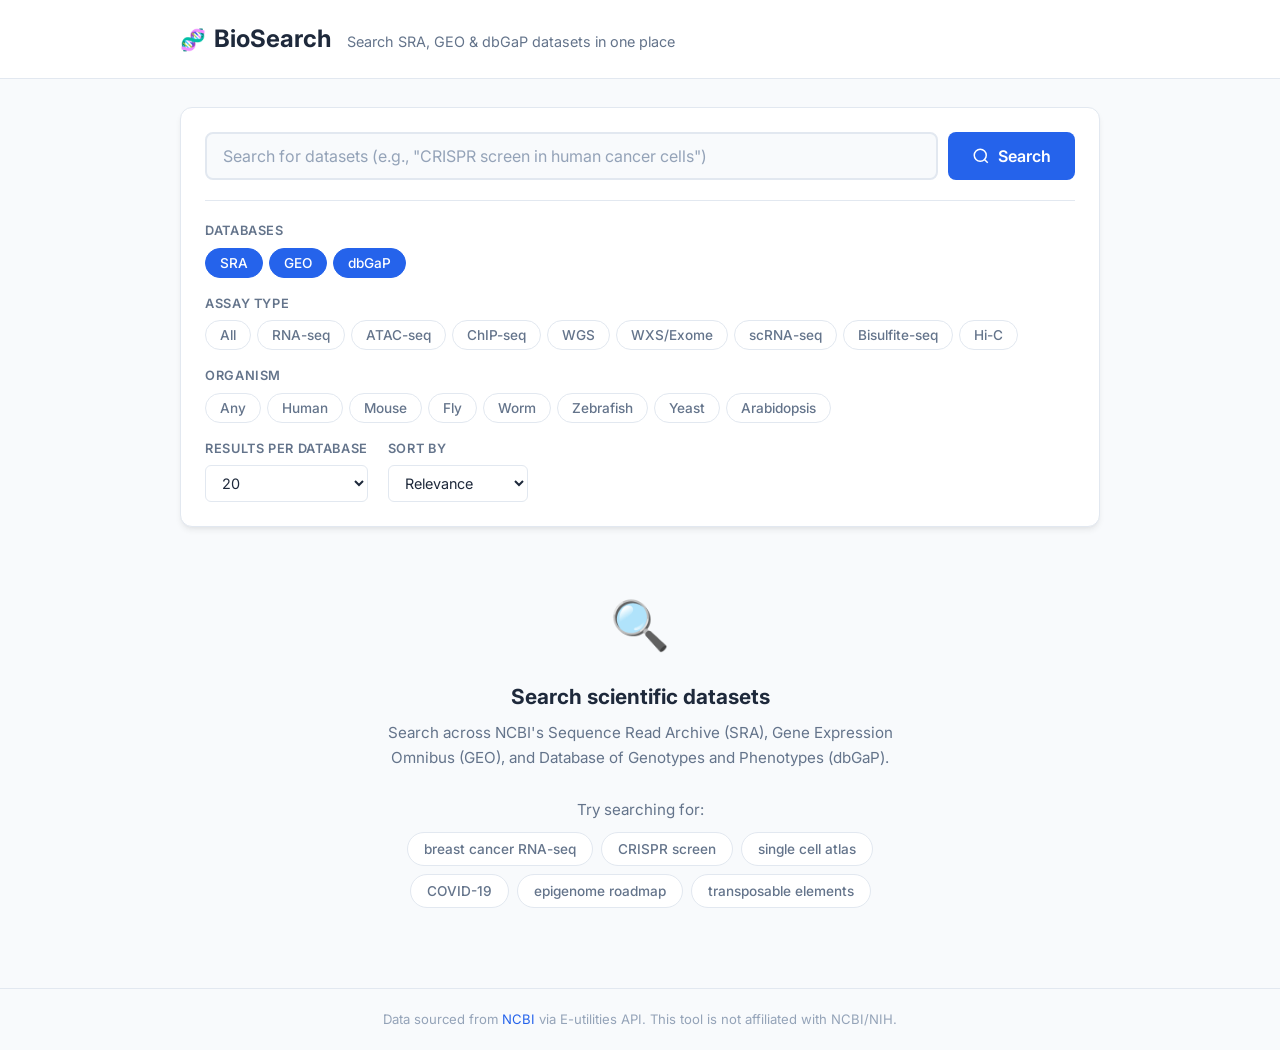
==== index.html @ 9c4800e0 "Add BioSearch webapp for searching SRA, GEO, and dbGaP datasets Static webapp that searches NCBI sci" ====
<!DOCTYPE html>
<html lang="en">
<head>
    <meta charset="UTF-8">
    <meta name="viewport" content="width=device-width, initial-scale=1.0">
    <title>BioSearch - Scientific Dataset Search</title>
    <link rel="stylesheet" href="css/style.css">
    <link rel="preconnect" href="https://fonts.googleapis.com">
    <link rel="preconnect" href="https://fonts.gstatic.com" crossorigin>
    <link href="https://fonts.googleapis.com/css2?family=Inter:wght@400;500;600;700&display=swap" rel="stylesheet">
</head>
<body>
    <header class="header">
        <div class="container">
            <div class="header-content">
                <h1 class="logo">
                    <span class="logo-icon">&#x1F9EC;</span>
                    BioSearch
                </h1>
                <p class="tagline">Search SRA, GEO &amp; dbGaP datasets in one place</p>
            </div>
        </div>
    </header>

    <main class="container">
        <section class="search-section">
            <form id="search-form" class="search-form">
                <div class="search-bar">
                    <input
                        type="text"
                        id="search-input"
                        class="search-input"
                        placeholder="Search for datasets (e.g., &quot;CRISPR screen in human cancer cells&quot;)"
                        autocomplete="off"
                    >
                    <button type="submit" class="search-btn" id="search-btn">
                        <svg class="search-icon" viewBox="0 0 24 24" fill="none" stroke="currentColor" stroke-width="2">
                            <circle cx="11" cy="11" r="8"/>
                            <path d="m21 21-4.35-4.35"/>
                        </svg>
                        Search
                    </button>
                </div>

                <div class="filters">
                    <div class="filter-group">
                        <label class="filter-label">Databases</label>
                        <div class="chip-group" id="db-filters">
                            <button type="button" class="chip active" data-db="sra">SRA</button>
                            <button type="button" class="chip active" data-db="gds">GEO</button>
                            <button type="button" class="chip active" data-db="gap">dbGaP</button>
                        </div>
                    </div>

                    <div class="filter-group">
                        <label class="filter-label">Assay Type</label>
                        <div class="chip-group" id="assay-filters">
                            <button type="button" class="chip" data-assay="">All</button>
                            <button type="button" class="chip" data-assay="rna seq">RNA-seq</button>
                            <button type="button" class="chip" data-assay="atac seq">ATAC-seq</button>
                            <button type="button" class="chip" data-assay="chip seq">ChIP-seq</button>
                            <button type="button" class="chip" data-assay="wgs">WGS</button>
                            <button type="button" class="chip" data-assay="wxs">WXS/Exome</button>
                            <button type="button" class="chip" data-assay="scrna seq">scRNA-seq</button>
                            <button type="button" class="chip" data-assay="bisulfite seq">Bisulfite-seq</button>
                            <button type="button" class="chip" data-assay="hi-c">Hi-C</button>
                        </div>
                    </div>

                    <div class="filter-group">
                        <label class="filter-label">Organism</label>
                        <div class="chip-group" id="organism-filters">
                            <button type="button" class="chip" data-organism="">Any</button>
                            <button type="button" class="chip" data-organism="Homo sapiens">Human</button>
                            <button type="button" class="chip" data-organism="Mus musculus">Mouse</button>
                            <button type="button" class="chip" data-organism="Drosophila melanogaster">Fly</button>
                            <button type="button" class="chip" data-organism="Caenorhabditis elegans">Worm</button>
                            <button type="button" class="chip" data-organism="Danio rerio">Zebrafish</button>
                            <button type="button" class="chip" data-organism="Saccharomyces cerevisiae">Yeast</button>
                            <button type="button" class="chip" data-organism="Arabidopsis thaliana">Arabidopsis</button>
                        </div>
                    </div>

                    <div class="filter-row">
                        <div class="filter-group">
                            <label class="filter-label" for="max-results">Results per database</label>
                            <select id="max-results" class="select-input">
                                <option value="10">10</option>
                                <option value="20" selected>20</option>
                                <option value="50">50</option>
                                <option value="100">100</option>
                            </select>
                        </div>
                        <div class="filter-group">
                            <label class="filter-label" for="sort-order">Sort by</label>
                            <select id="sort-order" class="select-input">
                                <option value="relevance">Relevance</option>
                                <option value="date">Date (newest)</option>
                            </select>
                        </div>
                    </div>
                </div>
            </form>
        </section>

        <section id="status-section" class="status-section hidden">
            <div class="status-bar">
                <div class="spinner"></div>
                <span id="status-text">Searching...</span>
            </div>
        </section>

        <section id="summary-section" class="summary-section hidden">
            <div class="summary-bar">
                <span id="summary-text"></span>
                <button id="clear-btn" class="clear-btn">Clear results</button>
            </div>
        </section>

        <section id="results-section" class="results-section hidden">
            <div class="results-tabs" id="results-tabs">
                <button class="tab active" data-tab="all">All</button>
                <button class="tab" data-tab="sra">SRA <span class="tab-count" id="sra-count">0</span></button>
                <button class="tab" data-tab="gds">GEO <span class="tab-count" id="gds-count">0</span></button>
                <button class="tab" data-tab="gap">dbGaP <span class="tab-count" id="gap-count">0</span></button>
            </div>
            <div id="results-list" class="results-list"></div>
        </section>

        <section id="empty-state" class="empty-state">
            <div class="empty-content">
                <div class="empty-icon">&#x1F50D;</div>
                <h2>Search scientific datasets</h2>
                <p>Search across NCBI's Sequence Read Archive (SRA), Gene Expression Omnibus (GEO), and Database of Genotypes and Phenotypes (dbGaP).</p>
                <div class="example-searches">
                    <p class="example-label">Try searching for:</p>
                    <div class="example-chips">
                        <button class="example-chip" data-query="breast cancer RNA-seq">breast cancer RNA-seq</button>
                        <button class="example-chip" data-query="CRISPR screen">CRISPR screen</button>
                        <button class="example-chip" data-query="single cell atlas">single cell atlas</button>
                        <button class="example-chip" data-query="COVID-19">COVID-19</button>
                        <button class="example-chip" data-query="epigenome roadmap">epigenome roadmap</button>
                        <button class="example-chip" data-query="transposable elements">transposable elements</button>
                    </div>
                </div>
            </div>
        </section>
    </main>

    <footer class="footer">
        <div class="container">
            <p>Data sourced from <a href="https://www.ncbi.nlm.nih.gov/" target="_blank" rel="noopener">NCBI</a> via E-utilities API. This tool is not affiliated with NCBI/NIH.</p>
        </div>
    </footer>

    <script src="js/app.js"></script>
</body>
</html>
---- css/style.css ----
/* ============================================
   BioSearch - Scientific Dataset Search
   ============================================ */

:root {
    --color-bg: #f8fafc;
    --color-surface: #ffffff;
    --color-border: #e2e8f0;
    --color-text: #1e293b;
    --color-text-secondary: #64748b;
    --color-text-muted: #94a3b8;
    --color-primary: #2563eb;
    --color-primary-hover: #1d4ed8;
    --color-primary-light: #eff6ff;
    --color-primary-border: #bfdbfe;
    --color-sra: #7c3aed;
    --color-sra-light: #f5f3ff;
    --color-sra-border: #ddd6fe;
    --color-geo: #059669;
    --color-geo-light: #ecfdf5;
    --color-geo-border: #a7f3d0;
    --color-gap: #d97706;
    --color-gap-light: #fffbeb;
    --color-gap-border: #fde68a;
    --color-error: #dc2626;
    --color-error-light: #fef2f2;
    --shadow-sm: 0 1px 2px rgba(0, 0, 0, 0.05);
    --shadow-md: 0 4px 6px -1px rgba(0, 0, 0, 0.07), 0 2px 4px -2px rgba(0, 0, 0, 0.05);
    --shadow-lg: 0 10px 15px -3px rgba(0, 0, 0, 0.08), 0 4px 6px -4px rgba(0, 0, 0, 0.04);
    --radius-sm: 6px;
    --radius-md: 8px;
    --radius-lg: 12px;
    --radius-full: 9999px;
}

/* Reset & Base */
*, *::before, *::after {
    box-sizing: border-box;
    margin: 0;
    padding: 0;
}

body {
    font-family: 'Inter', -apple-system, BlinkMacSystemFont, 'Segoe UI', Roboto, sans-serif;
    background: var(--color-bg);
    color: var(--color-text);
    line-height: 1.6;
    min-height: 100vh;
    display: flex;
    flex-direction: column;
}

a {
    color: var(--color-primary);
    text-decoration: none;
}

a:hover {
    text-decoration: underline;
}

.container {
    max-width: 960px;
    margin: 0 auto;
    padding: 0 20px;
    width: 100%;
}

.hidden {
    display: none !important;
}

/* Header */
.header {
    background: var(--color-surface);
    border-bottom: 1px solid var(--color-border);
    padding: 20px 0;
}

.header-content {
    display: flex;
    align-items: baseline;
    gap: 16px;
    flex-wrap: wrap;
}

.logo {
    font-size: 1.5rem;
    font-weight: 700;
    color: var(--color-text);
    display: flex;
    align-items: center;
    gap: 8px;
}

.logo-icon {
    font-size: 1.3rem;
}

.tagline {
    color: var(--color-text-secondary);
    font-size: 0.9rem;
}

/* Search Section */
.search-section {
    padding: 28px 0 0;
}

.search-form {
    background: var(--color-surface);
    border: 1px solid var(--color-border);
    border-radius: var(--radius-lg);
    padding: 24px;
    box-shadow: var(--shadow-md);
}

.search-bar {
    display: flex;
    gap: 10px;
}

.search-input {
    flex: 1;
    padding: 12px 16px;
    font-size: 1rem;
    font-family: inherit;
    border: 2px solid var(--color-border);
    border-radius: var(--radius-md);
    outline: none;
    transition: border-color 0.15s;
    background: var(--color-bg);
}

.search-input:focus {
    border-color: var(--color-primary);
    background: var(--color-surface);
}

.search-input::placeholder {
    color: var(--color-text-muted);
}

.search-btn {
    display: flex;
    align-items: center;
    gap: 8px;
    padding: 12px 24px;
    font-size: 1rem;
    font-weight: 600;
    font-family: inherit;
    color: #fff;
    background: var(--color-primary);
    border: none;
    border-radius: var(--radius-md);
    cursor: pointer;
    transition: background 0.15s;
    white-space: nowrap;
}

.search-btn:hover {
    background: var(--color-primary-hover);
}

.search-btn:disabled {
    opacity: 0.6;
    cursor: not-allowed;
}

.search-icon {
    width: 18px;
    height: 18px;
}

/* Filters */
.filters {
    margin-top: 20px;
    padding-top: 20px;
    border-top: 1px solid var(--color-border);
    display: flex;
    flex-direction: column;
    gap: 16px;
}

.filter-group {
    display: flex;
    flex-direction: column;
    gap: 6px;
}

.filter-label {
    font-size: 0.8rem;
    font-weight: 600;
    color: var(--color-text-secondary);
    text-transform: uppercase;
    letter-spacing: 0.05em;
}

.filter-row {
    display: flex;
    gap: 20px;
    flex-wrap: wrap;
}

.filter-row .filter-group {
    min-width: 140px;
}

.chip-group {
    display: flex;
    flex-wrap: wrap;
    gap: 6px;
}

.chip {
    padding: 6px 14px;
    font-size: 0.85rem;
    font-family: inherit;
    font-weight: 500;
    border: 1px solid var(--color-border);
    border-radius: var(--radius-full);
    background: var(--color-surface);
    color: var(--color-text-secondary);
    cursor: pointer;
    transition: all 0.15s;
    white-space: nowrap;
}

.chip:hover {
    border-color: var(--color-primary-border);
    color: var(--color-primary);
    background: var(--color-primary-light);
}

.chip.active {
    background: var(--color-primary);
    color: #fff;
    border-color: var(--color-primary);
}

.select-input {
    padding: 8px 12px;
    font-size: 0.9rem;
    font-family: inherit;
    border: 1px solid var(--color-border);
    border-radius: var(--radius-sm);
    background: var(--color-surface);
    color: var(--color-text);
    cursor: pointer;
    outline: none;
}

.select-input:focus {
    border-color: var(--color-primary);
}

/* Status Bar */
.status-section {
    padding: 20px 0 0;
}

.status-bar {
    display: flex;
    align-items: center;
    gap: 12px;
    padding: 14px 20px;
    background: var(--color-primary-light);
    border: 1px solid var(--color-primary-border);
    border-radius: var(--radius-md);
    color: var(--color-primary);
    font-size: 0.9rem;
    font-weight: 500;
}

.spinner {
    width: 18px;
    height: 18px;
    border: 2px solid var(--color-primary-border);
    border-top: 2px solid var(--color-primary);
    border-radius: 50%;
    animation: spin 0.8s linear infinite;
}

@keyframes spin {
    to { transform: rotate(360deg); }
}

/* Summary Bar */
.summary-section {
    padding: 20px 0 0;
}

.summary-bar {
    display: flex;
    align-items: center;
    justify-content: space-between;
    padding: 12px 20px;
    background: var(--color-surface);
    border: 1px solid var(--color-border);
    border-radius: var(--radius-md);
    font-size: 0.9rem;
    color: var(--color-text-secondary);
}

.clear-btn {
    padding: 6px 14px;
    font-size: 0.8rem;
    font-family: inherit;
    font-weight: 500;
    border: 1px solid var(--color-border);
    border-radius: var(--radius-sm);
    background: var(--color-surface);
    color: var(--color-text-secondary);
    cursor: pointer;
    transition: all 0.15s;
}

.clear-btn:hover {
    border-color: var(--color-error);
    color: var(--color-error);
    background: var(--color-error-light);
}

/* Results */
.results-section {
    padding: 20px 0 40px;
}

.results-tabs {
    display: flex;
    gap: 4px;
    margin-bottom: 16px;
    border-bottom: 2px solid var(--color-border);
    padding-bottom: 0;
}

.tab {
    padding: 10px 18px;
    font-size: 0.9rem;
    font-family: inherit;
    font-weight: 500;
    border: none;
    background: none;
    color: var(--color-text-secondary);
    cursor: pointer;
    border-bottom: 2px solid transparent;
    margin-bottom: -2px;
    transition: all 0.15s;
    display: flex;
    align-items: center;
    gap: 6px;
}

.tab:hover {
    color: var(--color-text);
}

.tab.active {
    color: var(--color-primary);
    border-bottom-color: var(--color-primary);
}

.tab-count {
    font-size: 0.75rem;
    padding: 1px 7px;
    border-radius: var(--radius-full);
    background: var(--color-bg);
    color: var(--color-text-muted);
}

.tab.active .tab-count {
    background: var(--color-primary-light);
    color: var(--color-primary);
}

.results-list {
    display: flex;
    flex-direction: column;
    gap: 12px;
}

/* Result Card */
.result-card {
    background: var(--color-surface);
    border: 1px solid var(--color-border);
    border-radius: var(--radius-md);
    padding: 20px;
    transition: box-shadow 0.15s, border-color 0.15s;
}

.result-card:hover {
    box-shadow: var(--shadow-md);
    border-color: #cbd5e1;
}

.result-card-header {
    display: flex;
    align-items: flex-start;
    justify-content: space-between;
    gap: 12px;
    margin-bottom: 8px;
}

.result-title {
    font-size: 1rem;
    font-weight: 600;
    color: var(--color-text);
    line-height: 1.4;
}

.result-title a {
    color: var(--color-text);
}

.result-title a:hover {
    color: var(--color-primary);
}

.db-badge {
    flex-shrink: 0;
    padding: 3px 10px;
    font-size: 0.72rem;
    font-weight: 600;
    letter-spacing: 0.04em;
    border-radius: var(--radius-full);
    text-transform: uppercase;
}

.db-badge.sra {
    background: var(--color-sra-light);
    color: var(--color-sra);
    border: 1px solid var(--color-sra-border);
}

.db-badge.gds, .db-badge.geo {
    background: var(--color-geo-light);
    color: var(--color-geo);
    border: 1px solid var(--color-geo-border);
}

.db-badge.gap, .db-badge.dbgap {
    background: var(--color-gap-light);
    color: var(--color-gap);
    border: 1px solid var(--color-gap-border);
}

.result-accession {
    font-size: 0.85rem;
    color: var(--color-primary);
    font-weight: 500;
    margin-bottom: 8px;
}

.result-description {
    font-size: 0.9rem;
    color: var(--color-text-secondary);
    line-height: 1.5;
    margin-bottom: 12px;
    display: -webkit-box;
    -webkit-line-clamp: 3;
    -webkit-box-orient: vertical;
    overflow: hidden;
}

.result-meta {
    display: flex;
    flex-wrap: wrap;
    gap: 16px;
    font-size: 0.82rem;
    color: var(--color-text-muted);
}

.result-meta-item {
    display: flex;
    align-items: center;
    gap: 4px;
}

.result-meta-item strong {
    color: var(--color-text-secondary);
    font-weight: 600;
}

.result-links {
    display: flex;
    gap: 10px;
    margin-top: 12px;
    padding-top: 12px;
    border-top: 1px solid var(--color-border);
    flex-wrap: wrap;
}

.result-link {
    display: inline-flex;
    align-items: center;
    gap: 4px;
    padding: 5px 12px;
    font-size: 0.8rem;
    font-weight: 500;
    border: 1px solid var(--color-border);
    border-radius: var(--radius-sm);
    color: var(--color-text-secondary);
    transition: all 0.15s;
}

.result-link:hover {
    text-decoration: none;
    border-color: var(--color-primary-border);
    color: var(--color-primary);
    background: var(--color-primary-light);
}

.result-link svg {
    width: 14px;
    height: 14px;
}

/* Error card */
.error-card {
    background: var(--color-error-light);
    border: 1px solid #fecaca;
    border-radius: var(--radius-md);
    padding: 16px 20px;
    color: var(--color-error);
    font-size: 0.9rem;
}

.error-card strong {
    display: block;
    margin-bottom: 4px;
}

/* Empty State */
.empty-state {
    padding: 60px 0 80px;
    text-align: center;
}

.empty-content {
    max-width: 520px;
    margin: 0 auto;
}

.empty-icon {
    font-size: 3rem;
    margin-bottom: 16px;
}

.empty-state h2 {
    font-size: 1.3rem;
    font-weight: 700;
    color: var(--color-text);
    margin-bottom: 8px;
}

.empty-state p {
    color: var(--color-text-secondary);
    font-size: 0.95rem;
    line-height: 1.6;
}

.example-searches {
    margin-top: 28px;
}

.example-label {
    font-size: 0.85rem;
    color: var(--color-text-muted);
    margin-bottom: 10px;
}

.example-chips {
    display: flex;
    flex-wrap: wrap;
    gap: 8px;
    justify-content: center;
}

.example-chip {
    padding: 8px 16px;
    font-size: 0.85rem;
    font-family: inherit;
    font-weight: 500;
    border: 1px solid var(--color-border);
    border-radius: var(--radius-full);
    background: var(--color-surface);
    color: var(--color-text-secondary);
    cursor: pointer;
    transition: all 0.15s;
}

.example-chip:hover {
    border-color: var(--color-primary-border);
    color: var(--color-primary);
    background: var(--color-primary-light);
}

/* Footer */
.footer {
    margin-top: auto;
    padding: 20px 0;
    text-align: center;
    font-size: 0.82rem;
    color: var(--color-text-muted);
    border-top: 1px solid var(--color-border);
}

/* No results */
.no-results {
    text-align: center;
    padding: 40px 20px;
    color: var(--color-text-secondary);
}

.no-results h3 {
    font-size: 1.1rem;
    margin-bottom: 6px;
    color: var(--color-text);
}

/* Responsive */
@media (max-width: 640px) {
    .header-content {
        flex-direction: column;
        gap: 4px;
    }

    .search-bar {
        flex-direction: column;
    }

    .search-btn {
        justify-content: center;
    }

    .search-form {
        padding: 16px;
    }

    .result-card {
        padding: 16px;
    }

    .result-card-header {
        flex-direction: column-reverse;
        gap: 6px;
    }

    .filter-row {
        flex-direction: column;
        gap: 12px;
    }

    .results-tabs {
        overflow-x: auto;
    }
}
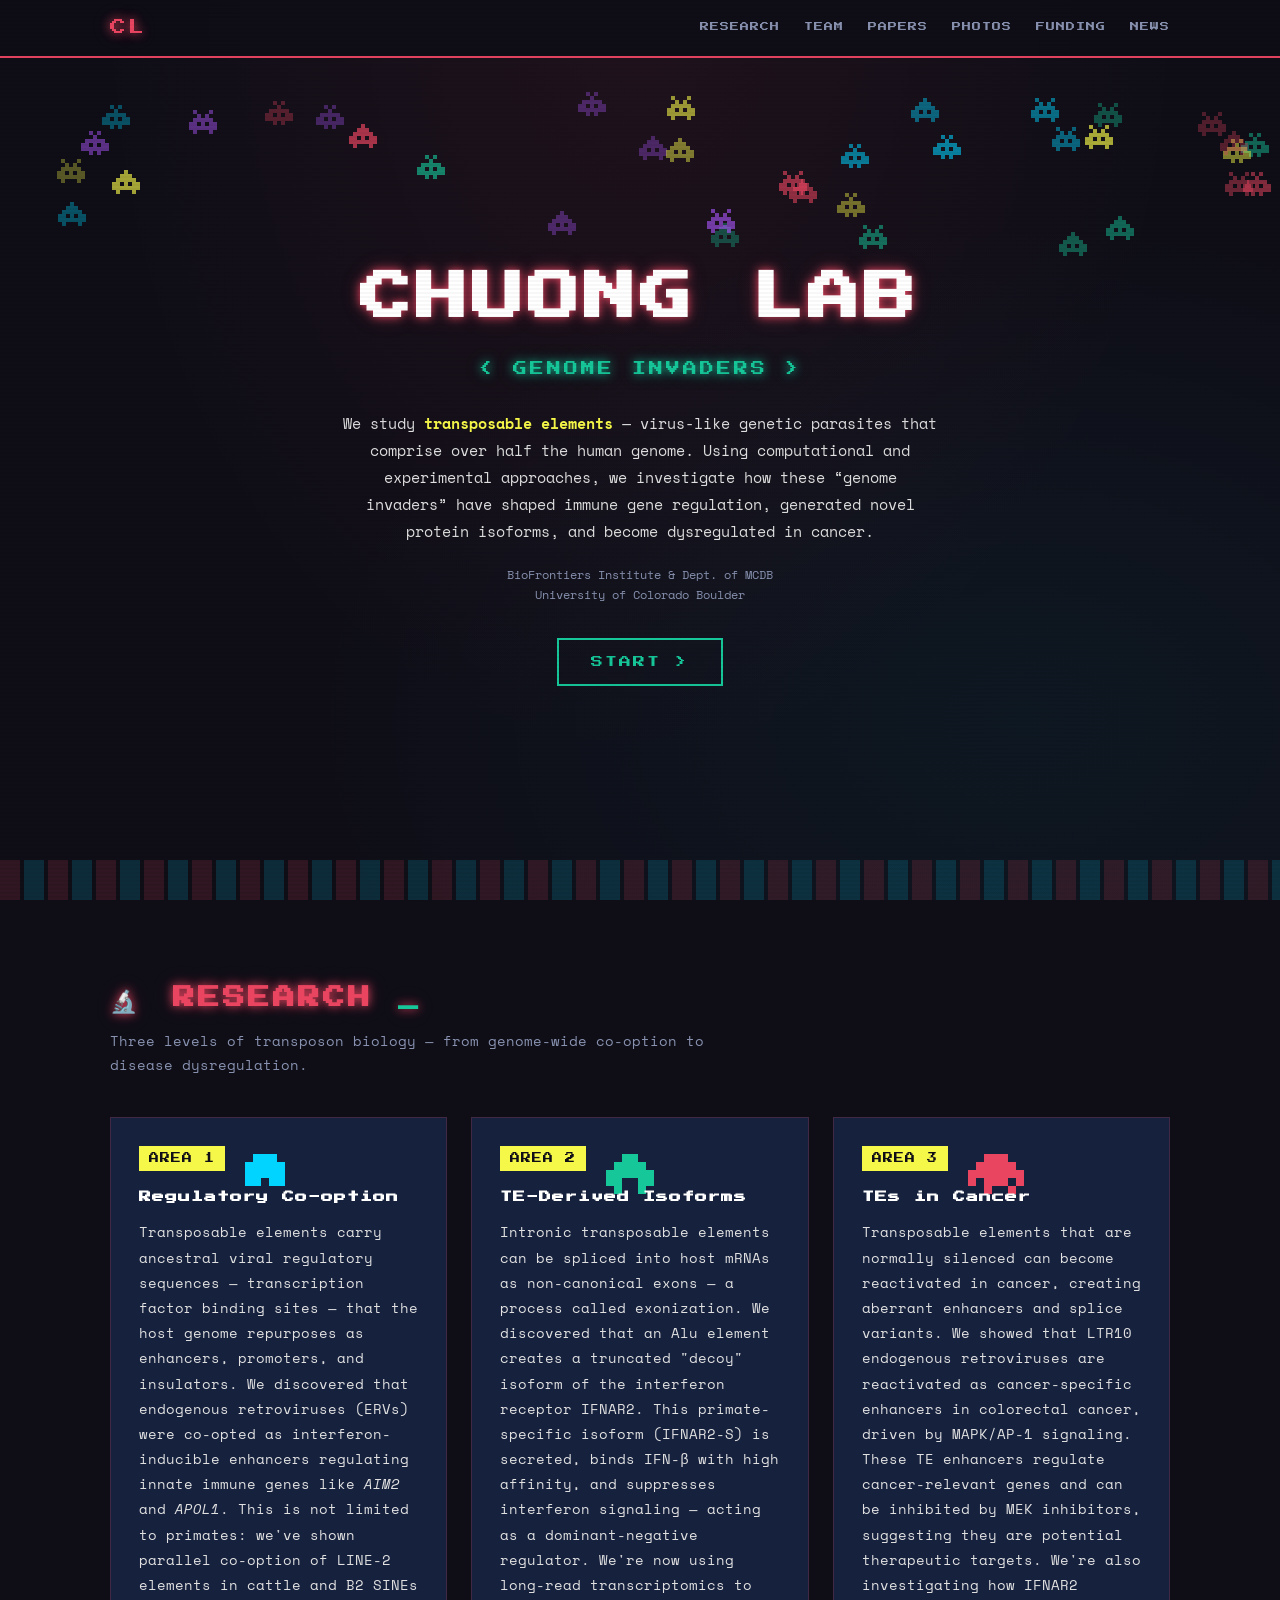
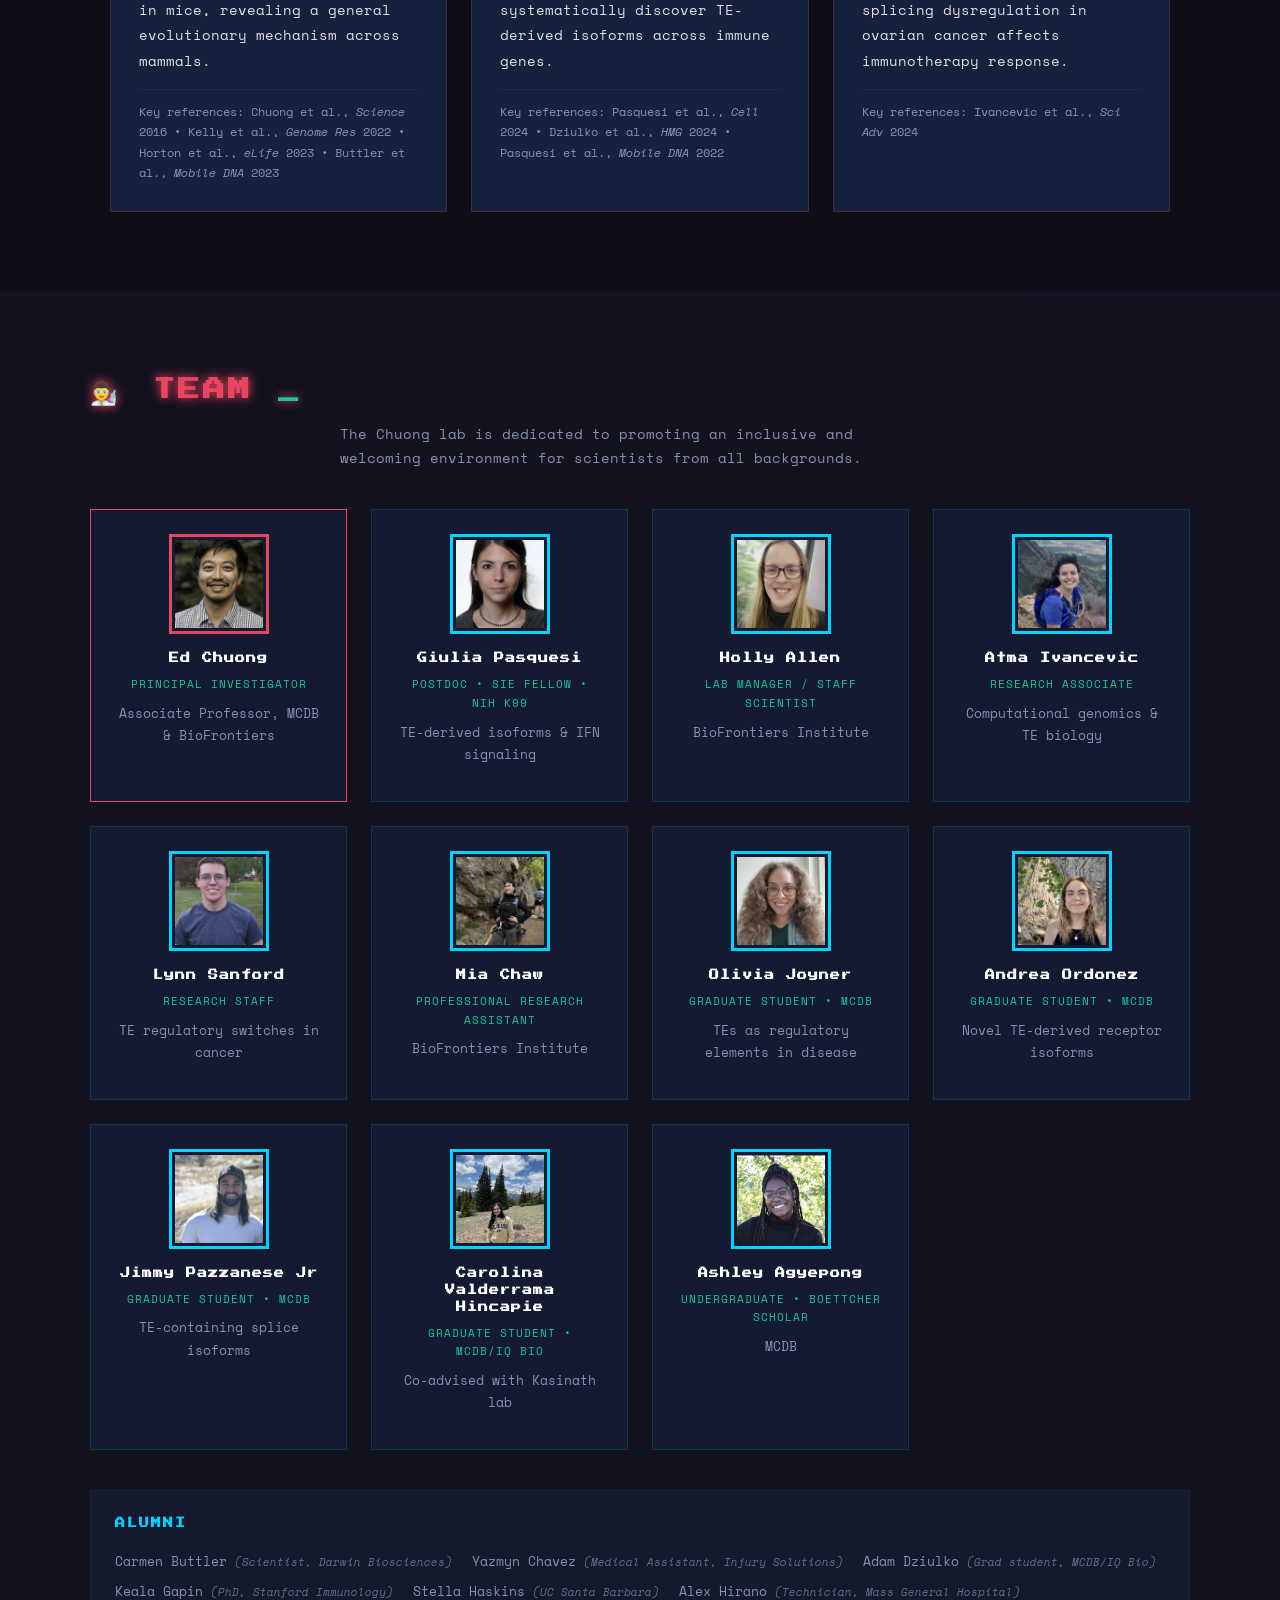
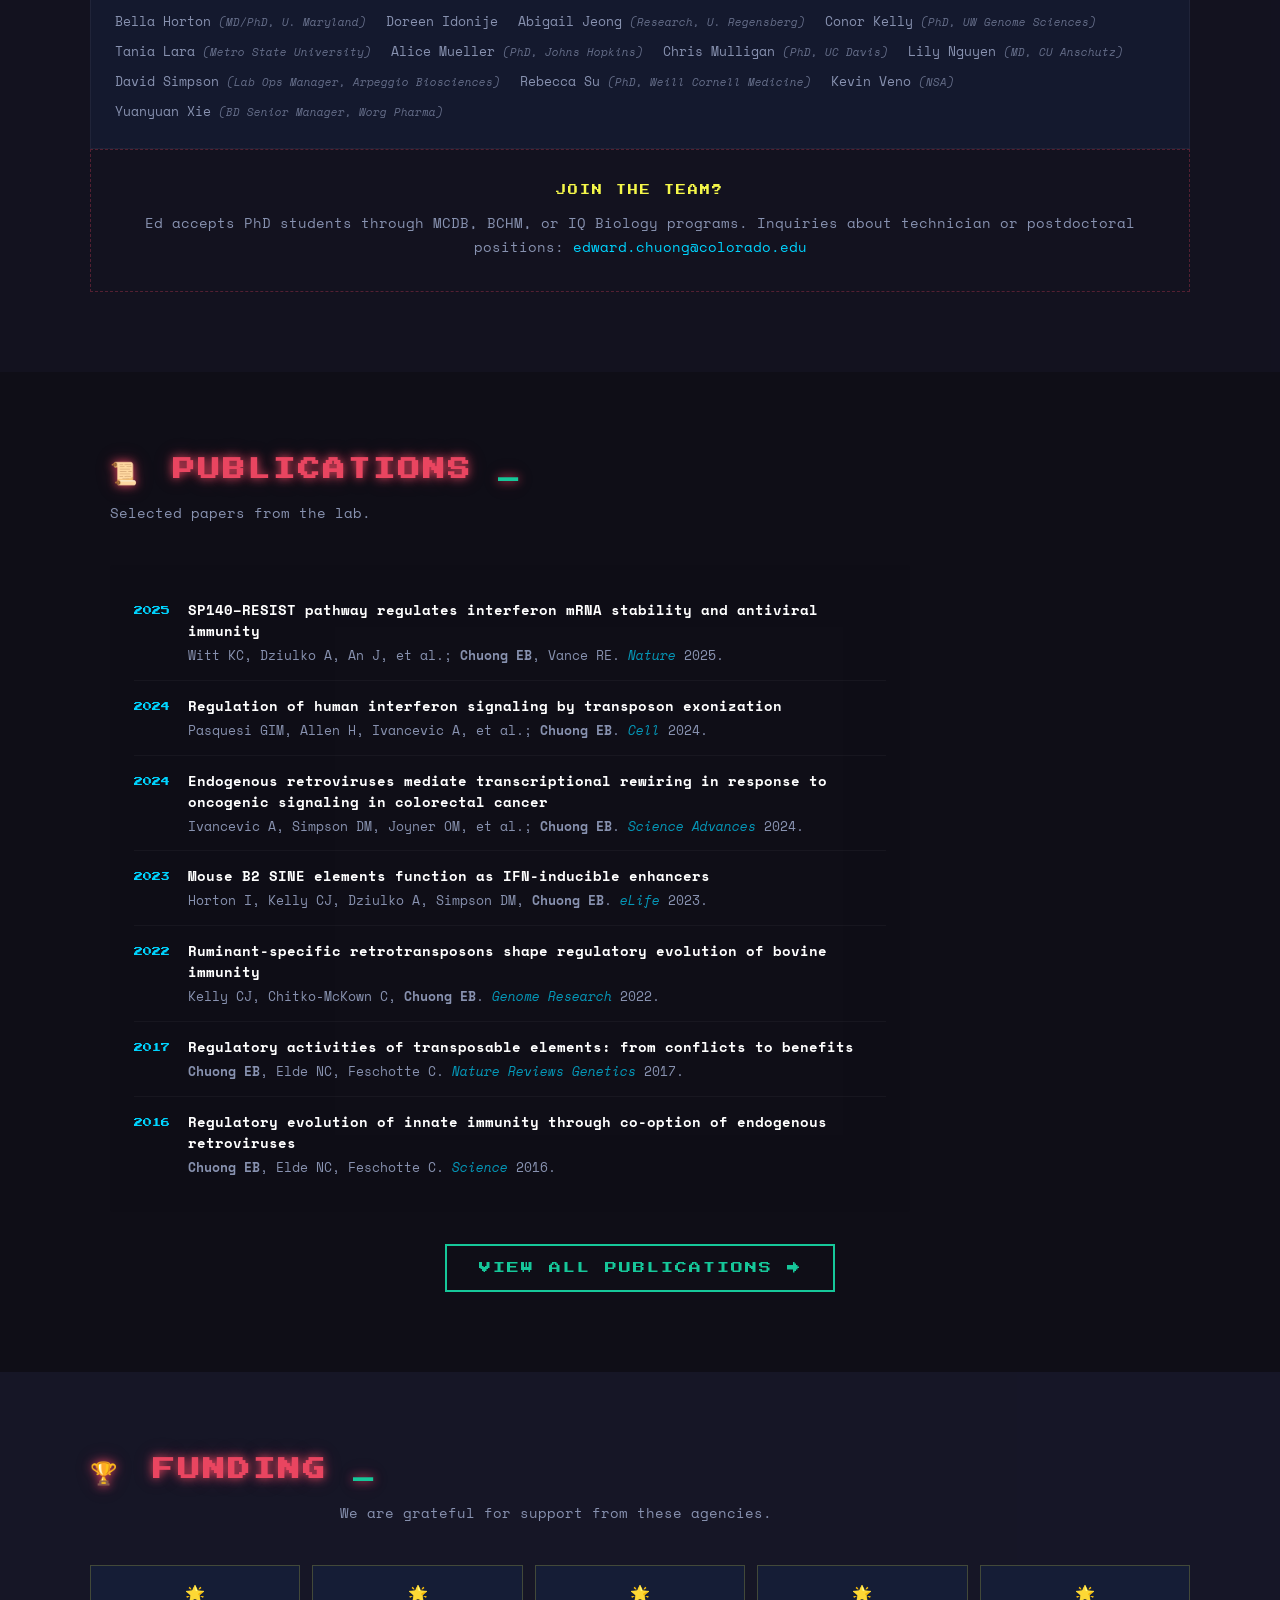
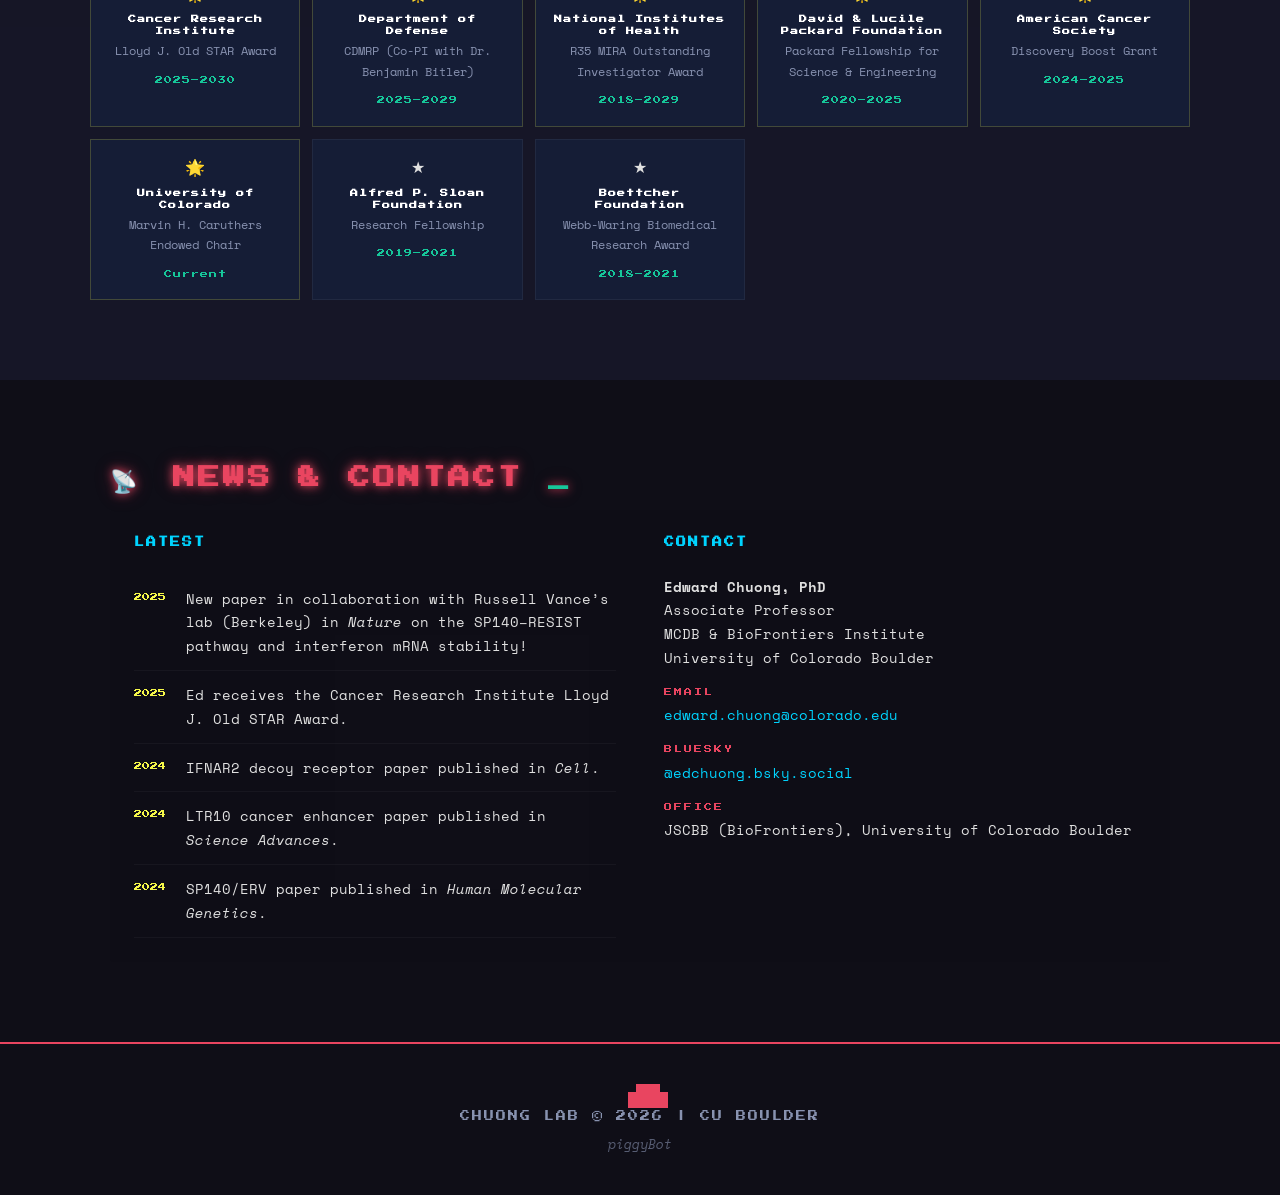
==== commit 8060a21a: "Launch Chuong Lab retro-style website Retro "Genome Invaders" themed lab website with: - Space Invad" ====
--- a/index.html
+++ b/index.html
@@ -3,156 +3,455 @@
 <head>
     <meta charset="UTF-8">
     <meta name="viewport" content="width=device-width, initial-scale=1.0">
-    <title>BioSearch - Scientific Dataset Search</title>
-    <link rel="stylesheet" href="css/style.css">
+    <title>Chuong Lab | Genome Invaders</title>
+    <meta name="description" content="Chuong Lab at CU Boulder — Transposable elements, genome evolution, and immune gene regulation">
     <link rel="preconnect" href="https://fonts.googleapis.com">
     <link rel="preconnect" href="https://fonts.gstatic.com" crossorigin>
-    <link href="https://fonts.googleapis.com/css2?family=Inter:wght@400;500;600;700&display=swap" rel="stylesheet">
+    <link href="https://fonts.googleapis.com/css2?family=Press+Start+2P&family=Space+Mono:ital,wght@0,400;0,700;1,400&display=swap" rel="stylesheet">
+    <link rel="stylesheet" href="css/style.css">
+    <link rel="icon" href="data:image/svg+xml,<svg xmlns='http://www.w3.org/2000/svg' viewBox='0 0 16 16'><text y='14' font-size='14'>🧬</text></svg>">
 </head>
 <body>
-    <header class="header">
-        <div class="container">
-            <div class="header-content">
-                <h1 class="logo">
-                    <span class="logo-icon">&#x1F9EC;</span>
-                    BioSearch
-                </h1>
-                <p class="tagline">Search SRA, GEO &amp; dbGaP datasets in one place</p>
-            </div>
-        </div>
-    </header>
-
-    <main class="container">
-        <section class="search-section">
-            <form id="search-form" class="search-form">
-                <div class="search-bar">
-                    <input
-                        type="text"
-                        id="search-input"
-                        class="search-input"
-                        placeholder="Search for datasets (e.g., &quot;CRISPR screen in human cancer cells&quot;)"
-                        autocomplete="off"
-                    >
-                    <button type="submit" class="search-btn" id="search-btn">
-                        <svg class="search-icon" viewBox="0 0 24 24" fill="none" stroke="currentColor" stroke-width="2">
-                            <circle cx="11" cy="11" r="8"/>
-                            <path d="m21 21-4.35-4.35"/>
-                        </svg>
-                        Search
-                    </button>
+
+<!-- Scanline overlay -->
+<div class="scanlines"></div>
+
+<!-- Scrolling chromosome background canvas -->
+<canvas id="genome-bg" class="genome-bg"></canvas>
+
+<!-- Navigation -->
+<nav id="nav">
+    <div class="nav-inner">
+        <a href="#home" class="nav-logo">CL</a>
+        <div class="nav-links">
+            <a href="#research">Research</a>
+            <a href="#team">Team</a>
+            <a href="#publications">Papers</a>
+            <a href="gallery.html">Photos</a>
+            <a href="#funding">Funding</a>
+            <a href="#news">News</a>
+        </div>
+        <button class="nav-toggle" aria-label="Menu">&#9776;</button>
+    </div>
+</nav>
+
+<!-- ============ HERO ============ -->
+<section id="home" class="hero">
+    <div class="invaders-field" id="invaders-field">
+        <!-- JS populates Space Invader sprites here -->
+    </div>
+    <div class="hero-content">
+        <h1 class="glitch" data-text="CHUONG LAB">CHUONG LAB</h1>
+        <p class="hero-sub pixel-font">&#60; GENOME INVADERS &#62;</p>
+        <p class="hero-desc">We study <span class="highlight">transposable elements</span> &mdash; virus-like genetic parasites that comprise over half the human genome. Using computational and experimental approaches, we investigate how these &ldquo;genome invaders&rdquo; have shaped immune gene regulation, generated novel protein isoforms, and become dysregulated in cancer.</p>
+        <p class="hero-affil">BioFrontiers Institute &amp; Dept. of MCDB<br>University of Colorado Boulder</p>
+        <div class="hero-cta">
+            <a href="#research" class="btn btn-primary">START &gt;</a>
+        </div>
+    </div>
+    <div class="chromosome-ground" id="chromosome-ground">
+        <!-- Pixel chromosome landscape at bottom -->
+    </div>
+</section>
+
+<!-- ============ RESEARCH ============ -->
+<section id="research" class="section">
+    <h2 class="section-title pixel-font">
+        <span class="title-icon">&#x1F52C;</span> RESEARCH
+        <span class="blink">_</span>
+    </h2>
+    <p class="section-intro">Three levels of transposon biology — from genome-wide co-option to disease dysregulation.</p>
+
+    <div class="research-grid">
+        <!-- Level 1 -->
+        <div class="research-card">
+            <div class="card-header">
+                <span class="level-badge">AREA 1</span>
+                <div class="invader-icon invader-line"></div>
+            </div>
+            <h3>Regulatory Co-option</h3>
+            <p>Transposable elements carry ancestral viral regulatory sequences — transcription factor binding sites — that the host genome repurposes as enhancers, promoters, and insulators. We discovered that endogenous retroviruses (ERVs) were co-opted as interferon-inducible enhancers regulating innate immune genes like <em>AIM2</em> and <em>APOL1</em>. This is not limited to primates: we've shown parallel co-option of LINE-2 elements in cattle and B2 SINEs in mice, revealing a general evolutionary mechanism across mammals.</p>
+            <div class="card-refs">
+                Key references: Chuong et al., <em>Science</em> 2016 &bull; Kelly et al., <em>Genome Res</em> 2022 &bull; Horton et al., <em>eLife</em> 2023 &bull; Buttler et al., <em>Mobile DNA</em> 2023
+            </div>
+        </div>
+
+        <!-- Level 2 -->
+        <div class="research-card">
+            <div class="card-header">
+                <span class="level-badge">AREA 2</span>
+                <div class="invader-icon invader-sine"></div>
+            </div>
+            <h3>TE-Derived Isoforms</h3>
+            <p>Intronic transposable elements can be spliced into host mRNAs as non-canonical exons — a process called exonization. We discovered that an Alu element creates a truncated "decoy" isoform of the interferon receptor IFNAR2. This primate-specific isoform (IFNAR2-S) is secreted, binds IFN-&beta; with high affinity, and suppresses interferon signaling — acting as a dominant-negative regulator. We're now using long-read transcriptomics to systematically discover TE-derived isoforms across immune genes.</p>
+            <div class="card-refs">
+                Key references: Pasquesi et al., <em>Cell</em> 2024 &bull; Dziulko et al., <em>HMG</em> 2024 &bull; Pasquesi et al., <em>Mobile DNA</em> 2022
+            </div>
+        </div>
+
+        <!-- Level 3 -->
+        <div class="research-card">
+            <div class="card-header">
+                <span class="level-badge">AREA 3</span>
+                <div class="invader-icon invader-erv"></div>
+            </div>
+            <h3>TEs in Cancer</h3>
+            <p>Transposable elements that are normally silenced can become reactivated in cancer, creating aberrant enhancers and splice variants. We showed that LTR10 endogenous retroviruses are reactivated as cancer-specific enhancers in colorectal cancer, driven by MAPK/AP-1 signaling. These TE enhancers regulate cancer-relevant genes and can be inhibited by MEK inhibitors, suggesting they are potential therapeutic targets. We're also investigating how IFNAR2 splicing dysregulation in ovarian cancer affects immunotherapy response.</p>
+            <div class="card-refs">
+                Key references: Ivancevic et al., <em>Sci Adv</em> 2024
+            </div>
+        </div>
+    </div>
+</section>
+
+<!-- ============ TEAM ============ -->
+<section id="team" class="section section-alt">
+    <h2 class="section-title pixel-font">
+        <span class="title-icon">&#x1F468;&#x200D;&#x1F52C;</span> TEAM
+        <span class="blink">_</span>
+    </h2>
+    <p class="section-intro">The Chuong lab is dedicated to promoting an inclusive and welcoming environment for scientists from all backgrounds.</p>
+
+    <div class="team-grid">
+        <div class="team-card team-pi" data-member="ed-chuong">
+            <div class="avatar-frame"><img src="images/headshots/ed_chuong.jpg" alt="Ed Chuong"></div>
+            <h3>Ed Chuong</h3>
+            <span class="team-role">Principal Investigator</span>
+            <p>Associate Professor, MCDB &amp; BioFrontiers</p>
+        </div>
+
+        <div class="team-card" data-member="giulia-pasquesi">
+            <div class="avatar-frame"><img src="images/headshots/giulia_pasquesi.jpg" alt="Giulia Pasquesi"></div>
+            <h3>Giulia Pasquesi</h3>
+            <span class="team-role">Postdoc &bull; Sie Fellow &bull; NIH K99</span>
+            <p>TE-derived isoforms &amp; IFN signaling</p>
+        </div>
+
+        <div class="team-card" data-member="holly-allen">
+            <div class="avatar-frame"><img src="images/headshots/holly_allen.jpg" alt="Holly Allen"></div>
+            <h3>Holly Allen</h3>
+            <span class="team-role">Lab Manager / Staff Scientist</span>
+            <p>BioFrontiers Institute</p>
+        </div>
+
+        <div class="team-card" data-member="atma-ivancevic">
+            <div class="avatar-frame"><img src="images/headshots/atma_ivancevic.jpg" alt="Atma Ivancevic"></div>
+            <h3>Atma Ivancevic</h3>
+            <span class="team-role">Research Associate</span>
+            <p>Computational genomics &amp; TE biology</p>
+        </div>
+
+        <div class="team-card" data-member="lynn-sanford">
+            <div class="avatar-frame"><img src="images/headshots/lynn_sanford.jpg" alt="Lynn Sanford"></div>
+            <h3>Lynn Sanford</h3>
+            <span class="team-role">Research Staff</span>
+            <p>TE regulatory switches in cancer</p>
+        </div>
+
+        <div class="team-card" data-member="mia-chaw">
+            <div class="avatar-frame"><img src="images/headshots/mia_chaw.jpg" alt="Mia Chaw"></div>
+            <h3>Mia Chaw</h3>
+            <span class="team-role">Professional Research Assistant</span>
+            <p>BioFrontiers Institute</p>
+        </div>
+
+        <div class="team-card" data-member="olivia-joyner">
+            <div class="avatar-frame"><img src="images/headshots/olivia_joyner.jpg" alt="Olivia Joyner"></div>
+            <h3>Olivia Joyner</h3>
+            <span class="team-role">Graduate Student &bull; MCDB</span>
+            <p>TEs as regulatory elements in disease</p>
+        </div>
+
+        <div class="team-card" data-member="andrea-ordonez">
+            <div class="avatar-frame"><img src="images/headshots/andrea_ordonez.jpg" alt="Andrea Ordonez"></div>
+            <h3>Andrea Ordonez</h3>
+            <span class="team-role">Graduate Student &bull; MCDB</span>
+            <p>Novel TE-derived receptor isoforms</p>
+        </div>
+
+        <div class="team-card" data-member="jimmy-pazzanese">
+            <div class="avatar-frame"><img src="images/headshots/jimmy_pazzanese.png" alt="Jimmy Pazzanese Jr"></div>
+            <h3>Jimmy Pazzanese Jr</h3>
+            <span class="team-role">Graduate Student &bull; MCDB</span>
+            <p>TE-containing splice isoforms</p>
+        </div>
+
+        <div class="team-card" data-member="carolina-valderrama">
+            <div class="avatar-frame"><img src="images/headshots/carolina_valderrama.jpg" alt="Carolina Valderrama Hincapie"></div>
+            <h3>Carolina Valderrama Hincapie</h3>
+            <span class="team-role">Graduate Student &bull; MCDB/IQ Bio</span>
+            <p>Co-advised with Kasinath lab</p>
+        </div>
+
+        <div class="team-card" data-member="ashley-agyepong">
+            <div class="avatar-frame"><img src="images/headshots/ashley_agyepong.jpg" alt="Ashley Agyepong"></div>
+            <h3>Ashley Agyepong</h3>
+            <span class="team-role">Undergraduate &bull; Boettcher Scholar</span>
+            <p>MCDB</p>
+        </div>
+    </div>
+
+    <!-- Member Bio Modal -->
+    <div id="member-modal" class="member-modal" aria-hidden="true">
+        <div class="modal-overlay"></div>
+        <div class="modal-content">
+            <button class="modal-close" aria-label="Close">&times;</button>
+            <div class="modal-body">
+                <img id="modal-photo" class="modal-photo" src="" alt="">
+                <div class="modal-info">
+                    <h3 id="modal-name"></h3>
+                    <span id="modal-role" class="team-role"></span>
+                    <p id="modal-bio"></p>
+                    <a id="modal-email" href="" class="modal-email-link"></a>
                 </div>
-
-                <div class="filters">
-                    <div class="filter-group">
-                        <label class="filter-label">Databases</label>
-                        <div class="chip-group" id="db-filters">
-                            <button type="button" class="chip active" data-db="sra">SRA</button>
-                            <button type="button" class="chip active" data-db="gds">GEO</button>
-                            <button type="button" class="chip active" data-db="gap">dbGaP</button>
-                        </div>
-                    </div>
-
-                    <div class="filter-group">
-                        <label class="filter-label">Assay Type</label>
-                        <div class="chip-group" id="assay-filters">
-                            <button type="button" class="chip" data-assay="">All</button>
-                            <button type="button" class="chip" data-assay="rna seq">RNA-seq</button>
-                            <button type="button" class="chip" data-assay="atac seq">ATAC-seq</button>
-                            <button type="button" class="chip" data-assay="chip seq">ChIP-seq</button>
-                            <button type="button" class="chip" data-assay="wgs">WGS</button>
-                            <button type="button" class="chip" data-assay="wxs">WXS/Exome</button>
-                            <button type="button" class="chip" data-assay="scrna seq">scRNA-seq</button>
-                            <button type="button" class="chip" data-assay="bisulfite seq">Bisulfite-seq</button>
-                            <button type="button" class="chip" data-assay="hi-c">Hi-C</button>
-                        </div>
-                    </div>
-
-                    <div class="filter-group">
-                        <label class="filter-label">Organism</label>
-                        <div class="chip-group" id="organism-filters">
-                            <button type="button" class="chip" data-organism="">Any</button>
-                            <button type="button" class="chip" data-organism="Homo sapiens">Human</button>
-                            <button type="button" class="chip" data-organism="Mus musculus">Mouse</button>
-                            <button type="button" class="chip" data-organism="Drosophila melanogaster">Fly</button>
-                            <button type="button" class="chip" data-organism="Caenorhabditis elegans">Worm</button>
-                            <button type="button" class="chip" data-organism="Danio rerio">Zebrafish</button>
-                            <button type="button" class="chip" data-organism="Saccharomyces cerevisiae">Yeast</button>
-                            <button type="button" class="chip" data-organism="Arabidopsis thaliana">Arabidopsis</button>
-                        </div>
-                    </div>
-
-                    <div class="filter-row">
-                        <div class="filter-group">
-                            <label class="filter-label" for="max-results">Results per database</label>
-                            <select id="max-results" class="select-input">
-                                <option value="10">10</option>
-                                <option value="20" selected>20</option>
-                                <option value="50">50</option>
-                                <option value="100">100</option>
-                            </select>
-                        </div>
-                        <div class="filter-group">
-                            <label class="filter-label" for="sort-order">Sort by</label>
-                            <select id="sort-order" class="select-input">
-                                <option value="relevance">Relevance</option>
-                                <option value="date">Date (newest)</option>
-                            </select>
-                        </div>
-                    </div>
-                </div>
-            </form>
-        </section>
-
-        <section id="status-section" class="status-section hidden">
-            <div class="status-bar">
-                <div class="spinner"></div>
-                <span id="status-text">Searching...</span>
-            </div>
-        </section>
-
-        <section id="summary-section" class="summary-section hidden">
-            <div class="summary-bar">
-                <span id="summary-text"></span>
-                <button id="clear-btn" class="clear-btn">Clear results</button>
-            </div>
-        </section>
-
-        <section id="results-section" class="results-section hidden">
-            <div class="results-tabs" id="results-tabs">
-                <button class="tab active" data-tab="all">All</button>
-                <button class="tab" data-tab="sra">SRA <span class="tab-count" id="sra-count">0</span></button>
-                <button class="tab" data-tab="gds">GEO <span class="tab-count" id="gds-count">0</span></button>
-                <button class="tab" data-tab="gap">dbGaP <span class="tab-count" id="gap-count">0</span></button>
-            </div>
-            <div id="results-list" class="results-list"></div>
-        </section>
-
-        <section id="empty-state" class="empty-state">
-            <div class="empty-content">
-                <div class="empty-icon">&#x1F50D;</div>
-                <h2>Search scientific datasets</h2>
-                <p>Search across NCBI's Sequence Read Archive (SRA), Gene Expression Omnibus (GEO), and Database of Genotypes and Phenotypes (dbGaP).</p>
-                <div class="example-searches">
-                    <p class="example-label">Try searching for:</p>
-                    <div class="example-chips">
-                        <button class="example-chip" data-query="breast cancer RNA-seq">breast cancer RNA-seq</button>
-                        <button class="example-chip" data-query="CRISPR screen">CRISPR screen</button>
-                        <button class="example-chip" data-query="single cell atlas">single cell atlas</button>
-                        <button class="example-chip" data-query="COVID-19">COVID-19</button>
-                        <button class="example-chip" data-query="epigenome roadmap">epigenome roadmap</button>
-                        <button class="example-chip" data-query="transposable elements">transposable elements</button>
-                    </div>
-                </div>
-            </div>
-        </section>
-    </main>
-
-    <footer class="footer">
-        <div class="container">
-            <p>Data sourced from <a href="https://www.ncbi.nlm.nih.gov/" target="_blank" rel="noopener">NCBI</a> via E-utilities API. This tool is not affiliated with NCBI/NIH.</p>
-        </div>
-    </footer>
-
-    <script src="js/app.js"></script>
+            </div>
+        </div>
+    </div>
+
+    <!-- Alumni -->
+    <div class="alumni-section">
+        <h3 class="pixel-font small" style="color: var(--neon-cyan); margin-bottom: 16px;">ALUMNI</h3>
+        <div class="alumni-list">
+            <span>Carmen Buttler <em>(Scientist, Darwin Biosciences)</em></span>
+            <span>Yazmyn Chavez <em>(Medical Assistant, Injury Solutions)</em></span>
+            <span>Adam Dziulko <em>(Grad student, MCDB/IQ Bio)</em></span>
+            <span>Keala Gapin <em>(PhD, Stanford Immunology)</em></span>
+            <span>Stella Haskins <em>(UC Santa Barbara)</em></span>
+            <span>Alex Hirano <em>(Technician, Mass General Hospital)</em></span>
+            <span>Bella Horton <em>(MD/PhD, U. Maryland)</em></span>
+            <span>Doreen Idonije</span>
+            <span>Abigail Jeong <em>(Research, U. Regensberg)</em></span>
+            <span>Conor Kelly <em>(PhD, UW Genome Sciences)</em></span>
+            <span>Tania Lara <em>(Metro State University)</em></span>
+            <span>Alice Mueller <em>(PhD, Johns Hopkins)</em></span>
+            <span>Chris Mulligan <em>(PhD, UC Davis)</em></span>
+            <span>Lily Nguyen <em>(MD, CU Anschutz)</em></span>
+            <span>David Simpson <em>(Lab Ops Manager, Arpeggio Biosciences)</em></span>
+            <span>Rebecca Su <em>(PhD, Weill Cornell Medicine)</em></span>
+            <span>Kevin Veno <em>(NSA)</em></span>
+            <span>Yuanyuan Xie <em>(BD Senior Manager, Worg Pharma)</em></span>
+        </div>
+    </div>
+
+    <div class="team-join">
+        <p class="pixel-font small">JOIN THE TEAM?</p>
+        <p>Ed accepts PhD students through MCDB, BCHM, or IQ Biology programs. Inquiries about technician or postdoctoral positions: <a href="mailto:edward.chuong@colorado.edu">edward.chuong@colorado.edu</a></p>
+    </div>
+</section>
+
+<!-- ============ PUBLICATIONS ============ -->
+<section id="publications" class="section">
+    <h2 class="section-title pixel-font">
+        <span class="title-icon">&#x1F4DC;</span> PUBLICATIONS
+        <span class="blink">_</span>
+    </h2>
+    <p class="section-intro">Selected papers from the lab.</p>
+
+    <div class="pub-list">
+
+        <div class="pub-item">
+            <span class="pub-year">2025</span>
+
+            <div class="pub-text">
+                <a href="https://www.nature.com/articles/s41586-025-09152-2" target="_blank" rel="noopener" class="pub-title">SP140&ndash;RESIST pathway regulates interferon mRNA stability and antiviral immunity</a>
+                <span class="pub-authors">Witt KC, Dziulko A, An J, et al.; <strong>Chuong EB</strong>, Vance RE. <em>Nature</em> 2025.</span>
+            </div>
+        </div>
+
+        <div class="pub-item">
+            <span class="pub-year">2024</span>
+
+            <div class="pub-text">
+                <a href="https://www.cell.com/cell/fulltext/S0092-8674(24)01333-3" target="_blank" rel="noopener" class="pub-title">Regulation of human interferon signaling by transposon exonization</a>
+                <span class="pub-authors">Pasquesi GIM, Allen H, Ivancevic A, et al.; <strong>Chuong EB</strong>. <em>Cell</em> 2024.</span>
+            </div>
+        </div>
+
+        <div class="pub-item">
+            <span class="pub-year">2024</span>
+
+            <div class="pub-text">
+                <a href="https://www.science.org/doi/10.1126/sciadv.ado1218" target="_blank" rel="noopener" class="pub-title">Endogenous retroviruses mediate transcriptional rewiring in response to oncogenic signaling in colorectal cancer</a>
+                <span class="pub-authors">Ivancevic A, Simpson DM, Joyner OM, et al.; <strong>Chuong EB</strong>. <em>Science Advances</em> 2024.</span>
+            </div>
+        </div>
+
+        <div class="pub-item">
+            <span class="pub-year">2023</span>
+
+            <div class="pub-text">
+                <a href="https://elifesciences.org/articles/82617" target="_blank" rel="noopener" class="pub-title">Mouse B2 SINE elements function as IFN-inducible enhancers</a>
+                <span class="pub-authors">Horton I, Kelly CJ, Dziulko A, Simpson DM, <strong>Chuong EB</strong>. <em>eLife</em> 2023.</span>
+            </div>
+        </div>
+
+        <div class="pub-item">
+            <span class="pub-year">2022</span>
+
+            <div class="pub-text">
+                <a href="https://genome.cshlp.org/content/early/2022/08/09/gr.276241.121.abstract" target="_blank" rel="noopener" class="pub-title">Ruminant-specific retrotransposons shape regulatory evolution of bovine immunity</a>
+                <span class="pub-authors">Kelly CJ, Chitko-McKown C, <strong>Chuong EB</strong>. <em>Genome Research</em> 2022.</span>
+            </div>
+        </div>
+
+        <div class="pub-item">
+            <span class="pub-year">2017</span>
+
+            <div class="pub-text">
+                <a href="http://www.nature.com/nrg/journal/vaop/ncurrent/full/nrg.2016.139.html" target="_blank" rel="noopener" class="pub-title">Regulatory activities of transposable elements: from conflicts to benefits</a>
+                <span class="pub-authors"><strong>Chuong EB</strong>, Elde NC, Feschotte C. <em>Nature Reviews Genetics</em> 2017.</span>
+            </div>
+        </div>
+
+        <div class="pub-item">
+            <span class="pub-year">2016</span>
+
+            <div class="pub-text">
+                <a href="http://science.sciencemag.org/content/351/6277/1083" target="_blank" rel="noopener" class="pub-title">Regulatory evolution of innate immunity through co-option of endogenous retroviruses</a>
+                <span class="pub-authors"><strong>Chuong EB</strong>, Elde NC, Feschotte C. <em>Science</em> 2016.</span>
+            </div>
+        </div>
+
+    </div>
+
+    <div style="text-align: center; margin-top: 32px;">
+        <a href="publications.html" class="btn btn-primary" style="font-size: 0.75rem;">View all publications &rarr;</a>
+    </div>
+</section>
+
+<!-- ============ FUNDING ============ -->
+<section id="funding" class="section section-alt">
+    <h2 class="section-title pixel-font">
+        <span class="title-icon">&#x1F3C6;</span> FUNDING
+        <span class="blink">_</span>
+    </h2>
+    <p class="section-intro">We are grateful for support from these agencies.</p>
+
+    <div class="funding-grid">
+        <div class="funding-card active-grant">
+            <div class="trophy">&#x1F31F;</div>
+            <h3>Cancer Research Institute</h3>
+            <p>Lloyd J. Old STAR Award</p>
+            <span class="funding-years">2025&ndash;2030</span>
+        </div>
+
+        <div class="funding-card active-grant">
+            <div class="trophy">&#x1F31F;</div>
+            <h3>Department of Defense</h3>
+            <p>CDMRP (Co-PI with Dr. Benjamin Bitler)</p>
+            <span class="funding-years">2025&ndash;2029</span>
+        </div>
+
+        <div class="funding-card active-grant">
+            <div class="trophy">&#x1F31F;</div>
+            <h3>National Institutes of Health</h3>
+            <p>R35 MIRA Outstanding Investigator Award</p>
+            <span class="funding-years">2018&ndash;2029</span>
+        </div>
+
+        <div class="funding-card active-grant">
+            <div class="trophy">&#x1F31F;</div>
+            <h3>David &amp; Lucile Packard Foundation</h3>
+            <p>Packard Fellowship for Science &amp; Engineering</p>
+            <span class="funding-years">2020&ndash;2025</span>
+        </div>
+
+        <div class="funding-card active-grant">
+            <div class="trophy">&#x1F31F;</div>
+            <h3>American Cancer Society</h3>
+            <p>Discovery Boost Grant</p>
+            <span class="funding-years">2024&ndash;2025</span>
+        </div>
+
+        <div class="funding-card active-grant">
+            <div class="trophy">&#x1F31F;</div>
+            <h3>University of Colorado</h3>
+            <p>Marvin H. Caruthers Endowed Chair</p>
+            <span class="funding-years">Current</span>
+        </div>
+
+        <div class="funding-card past-grant">
+            <div class="trophy">&#x2605;</div>
+            <h3>Alfred P. Sloan Foundation</h3>
+            <p>Research Fellowship</p>
+            <span class="funding-years">2019&ndash;2021</span>
+        </div>
+
+        <div class="funding-card past-grant">
+            <div class="trophy">&#x2605;</div>
+            <h3>Boettcher Foundation</h3>
+            <p>Webb-Waring Biomedical Research Award</p>
+            <span class="funding-years">2018&ndash;2021</span>
+        </div>
+    </div>
+</section>
+
+<!-- ============ NEWS & CONTACT ============ -->
+<section id="news" class="section">
+    <h2 class="section-title pixel-font">
+        <span class="title-icon">&#x1F4E1;</span> NEWS &amp; CONTACT
+        <span class="blink">_</span>
+    </h2>
+
+    <div class="news-contact-grid">
+        <div class="news-col">
+            <h3 class="pixel-font small">LATEST</h3>
+            <div class="news-item">
+                <span class="news-date">2025</span>
+                <p>New paper in collaboration with Russell Vance&rsquo;s lab (Berkeley) in <em>Nature</em> on the SP140&ndash;RESIST pathway and interferon mRNA stability!</p>
+            </div>
+            <div class="news-item">
+                <span class="news-date">2025</span>
+                <p>Ed receives the Cancer Research Institute Lloyd J. Old STAR Award.</p>
+            </div>
+            <div class="news-item">
+                <span class="news-date">2024</span>
+                <p>IFNAR2 decoy receptor paper published in <em>Cell</em>.</p>
+            </div>
+            <div class="news-item">
+                <span class="news-date">2024</span>
+                <p>LTR10 cancer enhancer paper published in <em>Science Advances</em>.</p>
+            </div>
+            <div class="news-item">
+                <span class="news-date">2024</span>
+                <p>SP140/ERV paper published in <em>Human Molecular Genetics</em>.</p>
+            </div>
+        </div>
+
+        <div class="contact-col">
+            <h3 class="pixel-font small">CONTACT</h3>
+            <div class="contact-info">
+                <p><strong>Edward Chuong, PhD</strong><br>
+                Associate Professor<br>
+                MCDB &amp; BioFrontiers Institute<br>
+                University of Colorado Boulder</p>
+
+                <p>
+                    <span class="contact-label">EMAIL</span>
+                    <a href="mailto:edward.chuong@colorado.edu">edward.chuong@colorado.edu</a>
+                </p>
+                <p>
+                    <span class="contact-label">BLUESKY</span>
+                    <a href="https://bsky.app/profile/edchuong.bsky.social" target="_blank" rel="noopener">@edchuong.bsky.social</a>
+                </p>
+                <p>
+                    <span class="contact-label">OFFICE</span>
+                    JSCBB (BioFrontiers), University of Colorado Boulder
+                </p>
+            </div>
+        </div>
+    </div>
+</section>
+
+<!-- ============ FOOTER ============ -->
+<footer>
+    <div class="footer-inner">
+        <div class="footer-invader"></div>
+        <p class="pixel-font small">CHUONG LAB &copy; 2026 | CU BOULDER</p>
+        <p class="footer-sub">piggyBot</p>
+    </div>
+</footer>
+
+<script src="js/main.js"></script>
 </body>
 </html>
--- a/css/style.css
+++ b/css/style.css
@@ -1,657 +1,1161 @@
-/* ============================================
-   BioSearch - Scientific Dataset Search
-   ============================================ */
-
-:root {
-    --color-bg: #f8fafc;
-    --color-surface: #ffffff;
-    --color-border: #e2e8f0;
-    --color-text: #1e293b;
-    --color-text-secondary: #64748b;
-    --color-text-muted: #94a3b8;
-    --color-primary: #2563eb;
-    --color-primary-hover: #1d4ed8;
-    --color-primary-light: #eff6ff;
-    --color-primary-border: #bfdbfe;
-    --color-sra: #7c3aed;
-    --color-sra-light: #f5f3ff;
-    --color-sra-border: #ddd6fe;
-    --color-geo: #059669;
-    --color-geo-light: #ecfdf5;
-    --color-geo-border: #a7f3d0;
-    --color-gap: #d97706;
-    --color-gap-light: #fffbeb;
-    --color-gap-border: #fde68a;
-    --color-error: #dc2626;
-    --color-error-light: #fef2f2;
-    --shadow-sm: 0 1px 2px rgba(0, 0, 0, 0.05);
-    --shadow-md: 0 4px 6px -1px rgba(0, 0, 0, 0.07), 0 2px 4px -2px rgba(0, 0, 0, 0.05);
-    --shadow-lg: 0 10px 15px -3px rgba(0, 0, 0, 0.08), 0 4px 6px -4px rgba(0, 0, 0, 0.04);
-    --radius-sm: 6px;
-    --radius-md: 8px;
-    --radius-lg: 12px;
-    --radius-full: 9999px;
-}
-
-/* Reset & Base */
+/* ========================================
+   CHUONG LAB — GENOME INVADERS
+   Neon Arcade Retro Theme
+   ======================================== */
+
+/* --- Reset & Base --- */
 *, *::before, *::after {
-    box-sizing: border-box;
     margin: 0;
     padding: 0;
+    box-sizing: border-box;
+}
+
+:root {
+    --bg-dark: #0f0e17;
+    --bg-section: #1a1a2e;
+    --bg-card: #16213e;
+    --neon-pink: #e94560;
+    --neon-cyan: #00d4ff;
+    --neon-yellow: #f5f749;
+    --neon-green: #16c79a;
+    --neon-purple: #a855f7;
+    --text-primary: #e0e0e0;
+    --text-muted: #8892b0;
+    --text-bright: #ffffff;
+    --pixel-border: #e94560;
+    --glow-pink: 0 0 10px #e94560, 0 0 20px #e9456044;
+    --glow-cyan: 0 0 10px #00d4ff, 0 0 20px #00d4ff44;
+    --glow-green: 0 0 10px #16c79a, 0 0 20px #16c79a44;
+    --font-pixel: 'Press Start 2P', monospace;
+    --font-body: 'Space Mono', monospace;
+}
+
+html {
+    scroll-behavior: smooth;
+    scroll-padding-top: 60px;
 }
 
 body {
-    font-family: 'Inter', -apple-system, BlinkMacSystemFont, 'Segoe UI', Roboto, sans-serif;
-    background: var(--color-bg);
-    color: var(--color-text);
-    line-height: 1.6;
+    font-family: var(--font-body);
+    background: var(--bg-dark);
+    color: var(--text-primary);
+    line-height: 1.7;
+    font-size: 15px;
+    overflow-x: hidden;
+}
+
+a {
+    color: var(--neon-cyan);
+    text-decoration: none;
+    transition: color 0.2s;
+}
+a:hover {
+    color: var(--neon-pink);
+    text-shadow: var(--glow-pink);
+}
+
+/* --- Scanline Overlay --- */
+.scanlines {
+    position: fixed;
+    top: 0;
+    left: 0;
+    width: 100%;
+    height: 100%;
+    pointer-events: none;
+    z-index: 9999;
+    background: repeating-linear-gradient(
+        0deg,
+        transparent,
+        transparent 2px,
+        rgba(0, 0, 0, 0.03) 2px,
+        rgba(0, 0, 0, 0.03) 4px
+    );
+}
+
+/* --- Navigation --- */
+#nav {
+    position: fixed;
+    top: 0;
+    left: 0;
+    right: 0;
+    z-index: 1000;
+    background: rgba(15, 14, 23, 0.95);
+    border-bottom: 2px solid var(--neon-pink);
+    backdrop-filter: blur(10px);
+}
+
+.nav-inner {
+    max-width: 1100px;
+    margin: 0 auto;
+    padding: 0 20px;
+    display: flex;
+    align-items: center;
+    justify-content: space-between;
+    height: 56px;
+}
+
+.nav-logo {
+    font-family: var(--font-pixel);
+    font-size: 16px;
+    color: var(--neon-pink) !important;
+    text-shadow: var(--glow-pink);
+    letter-spacing: 2px;
+}
+
+.nav-links {
+    display: flex;
+    gap: 24px;
+}
+
+.nav-links a {
+    font-family: var(--font-pixel);
+    font-size: 9px;
+    color: var(--text-muted);
+    text-transform: uppercase;
+    letter-spacing: 1px;
+    padding: 4px 0;
+    border-bottom: 2px solid transparent;
+    transition: all 0.2s;
+}
+.nav-links a:hover,
+.nav-links a.active {
+    color: var(--neon-cyan);
+    border-bottom-color: var(--neon-cyan);
+    text-shadow: var(--glow-cyan);
+}
+
+.nav-toggle {
+    display: none;
+    background: none;
+    border: 1px solid var(--neon-pink);
+    color: var(--neon-pink);
+    font-size: 20px;
+    padding: 4px 8px;
+    cursor: pointer;
+}
+
+/* --- Hero --- */
+.hero {
     min-height: 100vh;
     display: flex;
     flex-direction: column;
-}
-
-a {
-    color: var(--color-primary);
-    text-decoration: none;
-}
-
-a:hover {
-    text-decoration: underline;
-}
-
-.container {
-    max-width: 960px;
+    align-items: center;
+    justify-content: center;
+    text-align: center;
+    padding: 80px 20px 40px;
+    position: relative;
+    overflow: hidden;
+    background:
+        radial-gradient(ellipse at 50% 0%, rgba(233, 69, 96, 0.08) 0%, transparent 60%),
+        radial-gradient(ellipse at 80% 80%, rgba(0, 212, 255, 0.05) 0%, transparent 50%),
+        var(--bg-dark);
+}
+
+.invaders-field {
+    position: absolute;
+    top: 80px;
+    left: 0;
+    right: 0;
+    height: 200px;
+    overflow: hidden;
+}
+
+.invader-sprite {
+    position: absolute;
+    image-rendering: pixelated;
+    opacity: 0.6;
+    animation: float-down 8s linear infinite;
+}
+
+@keyframes float-down {
+    0% { transform: translateY(-20px); }
+    50% { transform: translateY(10px); }
+    100% { transform: translateY(-20px); }
+}
+
+.hero-content {
+    position: relative;
+    z-index: 2;
+    max-width: 700px;
+}
+
+.hero h1 {
+    font-family: var(--font-pixel);
+    font-size: clamp(28px, 6vw, 52px);
+    color: var(--text-bright);
+    text-shadow: var(--glow-pink);
+    margin-bottom: 16px;
+    letter-spacing: 4px;
+}
+
+/* Glitch effect on hover */
+.glitch {
+    position: relative;
+}
+.glitch:hover::before,
+.glitch:hover::after {
+    content: attr(data-text);
+    position: absolute;
+    left: 0;
+    right: 0;
+    top: 0;
+    overflow: hidden;
+    font-family: var(--font-pixel);
+    font-size: clamp(28px, 6vw, 52px);
+    letter-spacing: 4px;
+}
+.glitch:hover::before {
+    color: var(--neon-cyan);
+    animation: glitch-1 0.3s infinite;
+    clip-path: inset(0 0 60% 0);
+}
+.glitch:hover::after {
+    color: var(--neon-pink);
+    animation: glitch-2 0.3s infinite;
+    clip-path: inset(40% 0 0 0);
+}
+
+@keyframes glitch-1 {
+    0% { transform: translate(0); }
+    20% { transform: translate(-3px, 2px); }
+    40% { transform: translate(3px, -2px); }
+    60% { transform: translate(-2px, 1px); }
+    80% { transform: translate(2px, -1px); }
+    100% { transform: translate(0); }
+}
+@keyframes glitch-2 {
+    0% { transform: translate(0); }
+    20% { transform: translate(3px, -2px); }
+    40% { transform: translate(-3px, 2px); }
+    60% { transform: translate(2px, -1px); }
+    80% { transform: translate(-2px, 1px); }
+    100% { transform: translate(0); }
+}
+
+.hero-sub {
+    font-size: 14px;
+    color: var(--neon-green);
+    text-shadow: var(--glow-green);
+    margin-bottom: 28px;
+    letter-spacing: 3px;
+}
+
+.hero-desc {
+    font-size: 15px;
+    line-height: 1.8;
+    color: var(--text-primary);
+    margin-bottom: 20px;
+    max-width: 600px;
+    margin-left: auto;
+    margin-right: auto;
+}
+
+.highlight {
+    color: var(--neon-yellow);
+    font-weight: 700;
+}
+
+.hero-affil {
+    font-size: 12px;
+    color: var(--text-muted);
+    margin-bottom: 32px;
+}
+
+.btn {
+    display: inline-block;
+    font-family: var(--font-pixel);
+    font-size: 12px;
+    padding: 12px 32px;
+    border: 2px solid;
+    cursor: pointer;
+    text-transform: uppercase;
+    letter-spacing: 2px;
+    transition: all 0.2s;
+}
+.btn-primary {
+    color: var(--neon-green);
+    border-color: var(--neon-green);
+    background: transparent;
+}
+.btn-primary:hover {
+    background: var(--neon-green);
+    color: var(--bg-dark);
+    box-shadow: var(--glow-green);
+}
+
+.chromosome-ground {
+    position: absolute;
+    bottom: 0;
+    left: 0;
+    right: 0;
+    height: 40px;
+    background:
+        repeating-linear-gradient(
+            90deg,
+            var(--neon-pink) 0px,
+            var(--neon-pink) 20px,
+            transparent 20px,
+            transparent 24px,
+            var(--neon-cyan) 24px,
+            var(--neon-cyan) 44px,
+            transparent 44px,
+            transparent 48px
+        );
+    opacity: 0.15;
+}
+
+/* --- Sections --- */
+.section {
+    padding: 80px 20px;
+    max-width: 1100px;
     margin: 0 auto;
-    padding: 0 20px;
-    width: 100%;
-}
-
-.hidden {
-    display: none !important;
-}
-
-/* Header */
-.header {
-    background: var(--color-surface);
-    border-bottom: 1px solid var(--color-border);
-    padding: 20px 0;
-}
-
-.header-content {
-    display: flex;
-    align-items: baseline;
-    gap: 16px;
-    flex-wrap: wrap;
-}
-
-.logo {
-    font-size: 1.5rem;
-    font-weight: 700;
-    color: var(--color-text);
+}
+
+.section-alt {
+    max-width: none;
+    background: var(--bg-section);
+}
+
+/* Team section: transparent to show genome animation */
+#team.section-alt {
+    background: rgba(26, 26, 46, 0.4);
+}
+
+/* Funding section: slightly transparent too */
+#funding.section-alt {
+    background: rgba(26, 26, 46, 0.7);
+}
+.section-alt > * {
+    max-width: 1100px;
+    margin-left: auto;
+    margin-right: auto;
+}
+
+.section-title {
+    font-size: clamp(16px, 3vw, 22px);
+    color: var(--neon-pink);
+    text-shadow: var(--glow-pink);
+    margin-bottom: 12px;
+    letter-spacing: 3px;
+}
+
+.title-icon {
+    margin-right: 8px;
+}
+
+.section-intro {
+    color: var(--text-muted);
+    font-size: 14px;
+    margin-bottom: 40px;
+    max-width: 600px;
+}
+
+/* Blinking cursor */
+.blink {
+    animation: blink 1s step-end infinite;
+    color: var(--neon-green);
+}
+@keyframes blink {
+    0%, 100% { opacity: 1; }
+    50% { opacity: 0; }
+}
+
+/* --- Pixel font utility --- */
+.pixel-font {
+    font-family: var(--font-pixel);
+}
+.pixel-font.small {
+    font-size: 10px;
+    letter-spacing: 2px;
+}
+
+/* --- Research Cards --- */
+.research-grid {
+    display: grid;
+    grid-template-columns: repeat(auto-fit, minmax(300px, 1fr));
+    gap: 24px;
+}
+
+.research-card {
+    background: var(--bg-card);
+    border: 1px solid rgba(233, 69, 96, 0.2);
+    padding: 28px;
+    position: relative;
+    transition: border-color 0.3s, transform 0.2s;
+}
+.research-card:hover {
+    border-color: var(--neon-pink);
+    transform: translateY(-2px);
+}
+
+.card-header {
     display: flex;
     align-items: center;
-    gap: 8px;
-}
-
-.logo-icon {
-    font-size: 1.3rem;
-}
-
-.tagline {
-    color: var(--color-text-secondary);
-    font-size: 0.9rem;
-}
-
-/* Search Section */
-.search-section {
-    padding: 28px 0 0;
-}
-
-.search-form {
-    background: var(--color-surface);
-    border: 1px solid var(--color-border);
-    border-radius: var(--radius-lg);
+    gap: 16px;
+    margin-bottom: 16px;
+}
+
+.level-badge {
+    font-family: var(--font-pixel);
+    font-size: 10px;
+    color: var(--bg-dark);
+    background: var(--neon-yellow);
+    padding: 4px 10px;
+    letter-spacing: 1px;
+}
+
+/* Pixel invader icons using box-shadow pixel art */
+.invader-icon {
+    width: 8px;
+    height: 8px;
+    image-rendering: pixelated;
+    transition: filter 0.2s;
+}
+
+/* Glitch effect on hover */
+.research-card:hover .invader-icon {
+    animation: invader-glitch 0.4s step-end infinite;
+    filter: drop-shadow(0 0 4px currentColor);
+}
+
+@keyframes invader-glitch {
+    0% { transform: translate(0, 0); }
+    10% { transform: translate(-2px, 1px); filter: hue-rotate(90deg) drop-shadow(0 0 6px currentColor); }
+    20% { transform: translate(2px, -1px); }
+    30% { transform: translate(-1px, -2px); filter: hue-rotate(180deg) drop-shadow(0 0 6px currentColor); }
+    40% { transform: translate(1px, 2px); }
+    50% { transform: translate(0, 0); }
+    60% { transform: translate(2px, 0); filter: hue-rotate(270deg) drop-shadow(0 0 4px currentColor); }
+    70% { transform: translate(-2px, 1px); }
+    80% { transform: translate(0, -1px); }
+    90% { transform: translate(1px, 0); filter: hue-rotate(0deg); }
+    100% { transform: translate(0, 0); }
+}
+
+.invader-line {
+    background: var(--neon-cyan);
+    box-shadow:
+        8px 0 0 var(--neon-cyan),
+        16px 0 0 var(--neon-cyan),
+        0px 8px 0 var(--neon-cyan),
+        8px 8px 0 var(--neon-cyan),
+        16px 8px 0 var(--neon-cyan),
+        24px 8px 0 var(--neon-cyan),
+        -8px 8px 0 var(--neon-cyan),
+        -8px 16px 0 var(--neon-cyan),
+        0 16px 0 var(--neon-cyan),
+        8px 16px 0 var(--neon-cyan),
+        16px 16px 0 var(--neon-cyan),
+        24px 16px 0 var(--neon-cyan),
+        -8px 24px 0 var(--neon-cyan),
+        24px 24px 0 var(--neon-cyan),
+        0 24px 0 var(--neon-cyan),
+        16px 24px 0 var(--neon-cyan);
+    margin-left: 12px;
+}
+
+.invader-sine {
+    background: var(--neon-green);
+    box-shadow:
+        8px 0 0 var(--neon-green),
+        -8px 8px 0 var(--neon-green),
+        0 8px 0 var(--neon-green),
+        8px 8px 0 var(--neon-green),
+        16px 8px 0 var(--neon-green),
+        -16px 16px 0 var(--neon-green),
+        -8px 16px 0 var(--neon-green),
+        0 16px 0 var(--neon-green),
+        8px 16px 0 var(--neon-green),
+        16px 16px 0 var(--neon-green),
+        24px 16px 0 var(--neon-green),
+        -16px 24px 0 var(--neon-green),
+        -8px 24px 0 var(--neon-green),
+        16px 24px 0 var(--neon-green),
+        24px 24px 0 var(--neon-green),
+        -8px 32px 0 var(--neon-green),
+        16px 32px 0 var(--neon-green);
+    margin-left: 20px;
+}
+
+.invader-erv {
+    background: var(--neon-pink);
+    box-shadow:
+        8px 0 0 var(--neon-pink),
+        16px 0 0 var(--neon-pink),
+        -8px 8px 0 var(--neon-pink),
+        0 8px 0 var(--neon-pink),
+        8px 8px 0 var(--neon-pink),
+        16px 8px 0 var(--neon-pink),
+        24px 8px 0 var(--neon-pink),
+        -16px 16px 0 var(--neon-pink),
+        -8px 16px 0 var(--neon-pink),
+        0 16px 0 var(--neon-pink),
+        8px 16px 0 var(--neon-pink),
+        16px 16px 0 var(--neon-pink),
+        24px 16px 0 var(--neon-pink),
+        32px 16px 0 var(--neon-pink),
+        -16px 24px 0 var(--neon-pink),
+        0 24px 0 var(--neon-pink),
+        8px 24px 0 var(--neon-pink),
+        16px 24px 0 var(--neon-pink),
+        32px 24px 0 var(--neon-pink),
+        0 32px 0 var(--neon-pink),
+        24px 32px 0 var(--neon-pink);
+    margin-left: 20px;
+}
+
+.research-card h3 {
+    font-family: var(--font-pixel);
+    font-size: 12px;
+    color: var(--text-bright);
+    margin-bottom: 12px;
+    letter-spacing: 1px;
+}
+
+.research-card p {
+    font-size: 14px;
+    line-height: 1.8;
+    color: var(--text-primary);
+    margin-bottom: 16px;
+}
+
+.card-refs {
+    font-size: 12px;
+    color: var(--text-muted);
+    border-top: 1px solid rgba(255,255,255,0.05);
+    padding-top: 12px;
+}
+
+/* --- Team Grid --- */
+.team-grid {
+    display: grid;
+    grid-template-columns: repeat(auto-fill, minmax(220px, 1fr));
+    gap: 24px;
+    margin-bottom: 40px;
+}
+
+.team-card {
+    background: rgba(22, 33, 62, 0.6);
+    border: 1px solid rgba(0, 212, 255, 0.15);
     padding: 24px;
-    box-shadow: var(--shadow-md);
-}
-
-.search-bar {
+    text-align: center;
+    transition: border-color 0.3s, box-shadow 0.3s;
+}
+.team-card:hover {
+    border-color: var(--neon-cyan);
+}
+
+/* Glitch on the portrait/avatar only */
+.team-card:hover .avatar-frame {
+    animation: portrait-glitch 0.5s step-end;
+    box-shadow: var(--glow-cyan);
+}
+
+@keyframes portrait-glitch {
+    0% { transform: translate(0); }
+    5% { transform: translate(-2px, 1px); border-color: var(--neon-pink); }
+    10% { transform: translate(2px, -1px); border-color: var(--neon-cyan); }
+    15% { transform: translate(-1px, -2px); filter: hue-rotate(90deg); }
+    20% { transform: translate(1px, 1px); }
+    25% { transform: translate(0); filter: none; }
+    100% { transform: translate(0); }
+}
+
+.team-pi {
+    border-color: var(--neon-pink);
+    grid-column: span 1;
+}
+
+.avatar-frame {
+    width: 100px;
+    height: 100px;
+    margin: 0 auto 16px;
+    border: 3px solid var(--neon-cyan);
+    padding: 3px;
+    overflow: hidden;
+}
+
+.avatar-frame img {
+    width: 100%;
+    height: 100%;
+    object-fit: cover;
+    display: block;
+    filter: saturate(0.8);
+    transition: filter 0.3s;
+}
+
+.team-card:hover .avatar-frame img {
+    filter: saturate(1);
+}
+
+.team-pi .avatar-frame {
+    border-color: var(--neon-pink);
+}
+
+.team-card {
+    cursor: pointer;
+}
+
+.team-card h3 {
+    font-family: var(--font-pixel);
+    font-size: 10px;
+    color: var(--text-bright);
+    margin-bottom: 8px;
+    letter-spacing: 1px;
+}
+
+.team-role {
+    display: block;
+    font-size: 11px;
+    color: var(--neon-green);
+    margin-bottom: 8px;
+    text-transform: uppercase;
+    letter-spacing: 1px;
+}
+
+.team-card p {
+    font-size: 13px;
+    color: var(--text-muted);
+    margin-bottom: 12px;
+}
+
+.team-links {
     display: flex;
-    gap: 10px;
-}
-
-.search-input {
-    flex: 1;
-    padding: 12px 16px;
-    font-size: 1rem;
-    font-family: inherit;
-    border: 2px solid var(--color-border);
-    border-radius: var(--radius-md);
-    outline: none;
-    transition: border-color 0.15s;
-    background: var(--color-bg);
-}
-
-.search-input:focus {
-    border-color: var(--color-primary);
-    background: var(--color-surface);
-}
-
-.search-input::placeholder {
-    color: var(--color-text-muted);
-}
-
-.search-btn {
+    gap: 12px;
+    justify-content: center;
+}
+.team-links a {
+    font-size: 11px;
+    padding: 2px 8px;
+    border: 1px solid var(--neon-cyan);
+    transition: all 0.2s;
+}
+.team-links a:hover {
+    background: var(--neon-cyan);
+    color: var(--bg-dark);
+}
+
+.team-join {
+    text-align: center;
+    padding: 32px;
+    border: 1px dashed rgba(233, 69, 96, 0.3);
+}
+.team-join .pixel-font {
+    color: var(--neon-yellow);
+    margin-bottom: 12px;
+}
+.team-join p:last-child {
+    font-size: 14px;
+    color: var(--text-muted);
+}
+
+/* Alumni */
+.alumni-section {
+    margin-top: 40px;
+    padding: 24px;
+    border: 1px solid rgba(255,255,255,0.05);
+    background: rgba(22, 33, 62, 0.5);
+}
+
+.alumni-list {
+    display: flex;
+    flex-wrap: wrap;
+    gap: 4px 20px;
+}
+
+.alumni-list span {
+    font-size: 13px;
+    color: var(--text-muted);
+    line-height: 2;
+}
+
+.alumni-list em {
+    font-size: 11px;
+    opacity: 0.7;
+}
+
+/* --- Publications --- */
+.pub-list {
+    max-width: 800px;
+    background: rgba(15, 14, 23, 0.75);
+    padding: 20px 24px;
+    border-radius: 4px;
+}
+
+.pub-item {
+    display: flex;
+    gap: 12px;
+    padding: 14px 0;
+    border-bottom: 1px solid rgba(255,255,255,0.04);
+    align-items: flex-start;
+}
+.pub-item:last-child {
+    border-bottom: none;
+}
+
+.pub-year {
+    font-family: var(--font-pixel);
+    font-size: 9px;
+    color: var(--neon-cyan);
+    min-width: 42px;
+    padding-top: 4px;
+    flex-shrink: 0;
+}
+
+.highlight-star {
+    color: var(--neon-yellow);
+    text-shadow: 0 0 6px var(--neon-yellow);
+    font-size: 14px;
+    flex-shrink: 0;
+    padding-top: 2px;
+}
+
+.pub-text {
+    font-size: 14px;
+    line-height: 1.7;
+    color: var(--text-primary);
+}
+
+.pub-title {
+    display: block;
+    font-weight: 700;
+    color: var(--text-bright);
+    font-size: 14px;
+    line-height: 1.5;
+    margin-bottom: 4px;
+    transition: color 0.2s;
+}
+.pub-title:hover {
+    color: var(--neon-cyan);
+}
+
+.pub-authors {
+    display: block;
+    font-size: 13px;
+    color: var(--text-muted);
+    line-height: 1.6;
+}
+.pub-authors em {
+    color: var(--neon-cyan);
+    opacity: 0.7;
+}
+
+.pub-summary {
+    font-size: 12px;
+    line-height: 1.7;
+    color: var(--text-muted);
+    margin-top: 6px;
+    padding-left: 12px;
+    border-left: 2px solid rgba(0, 212, 255, 0.15);
+    font-style: italic;
+}
+
+.pub-item.featured {
+    background: rgba(233, 69, 96, 0.03);
+    padding: 14px 12px;
+    margin: 0 -12px;
+    border-radius: 2px;
+}
+
+.pub-divider {
+    color: var(--text-muted);
+    text-align: center;
+    padding: 24px 0;
+    font-size: 9px;
+    letter-spacing: 4px;
+    opacity: 0.5;
+}
+
+/* --- Funding Grid --- */
+.funding-grid {
+    display: grid;
+    grid-template-columns: repeat(auto-fill, minmax(200px, 1fr));
+    gap: 12px;
+}
+
+.funding-card {
+    background: rgba(22, 33, 62, 0.7);
+    border: 1px solid rgba(255,255,255,0.05);
+    padding: 14px 16px;
+    text-align: center;
+    transition: border-color 0.3s, box-shadow 0.3s;
+}
+.funding-card:hover {
+    border-color: var(--neon-yellow);
+}
+.funding-card:hover .trophy {
+    animation: portrait-glitch 0.4s step-end;
+}
+
+.active-grant {
+    border-color: rgba(245, 247, 73, 0.2);
+}
+.active-grant:hover {
+    border-color: var(--neon-yellow);
+    box-shadow: 0 0 8px rgba(245, 247, 73, 0.2);
+}
+
+.past-grant {
+    opacity: 0.7;
+}
+
+.trophy {
+    font-size: 16px;
+    margin-bottom: 6px;
+}
+
+.funding-card h3 {
+    font-family: var(--font-pixel);
+    font-size: 8px;
+    color: var(--text-bright);
+    margin-bottom: 4px;
+    letter-spacing: 1px;
+    line-height: 1.5;
+}
+
+.funding-card p {
+    font-size: 12px;
+    color: var(--text-muted);
+    margin-bottom: 4px;
+}
+
+.funding-years {
+    font-family: var(--font-pixel);
+    font-size: 8px;
+    color: var(--neon-green);
+    letter-spacing: 1px;
+}
+
+/* --- News & Contact --- */
+.news-contact-grid {
+    display: grid;
+    grid-template-columns: 1fr 1fr;
+    gap: 48px;
+    background: rgba(15, 14, 23, 0.75);
+    padding: 24px;
+    border-radius: 4px;
+}
+
+.news-col h3,
+.contact-col h3 {
+    color: var(--neon-cyan);
+    margin-bottom: 24px;
+}
+
+.news-item {
+    padding: 12px 0;
+    border-bottom: 1px solid rgba(255,255,255,0.04);
+    display: flex;
+    gap: 12px;
+    align-items: flex-start;
+}
+
+.news-date {
+    font-family: var(--font-pixel);
+    font-size: 8px;
+    color: var(--neon-yellow);
+    min-width: 40px;
+    padding-top: 4px;
+    flex-shrink: 0;
+}
+
+.news-item p {
+    font-size: 14px;
+    color: var(--text-primary);
+}
+
+.contact-info p {
+    margin-bottom: 16px;
+    font-size: 14px;
+    line-height: 1.7;
+}
+
+.contact-label {
+    display: block;
+    font-family: var(--font-pixel);
+    font-size: 8px;
+    color: var(--neon-pink);
+    letter-spacing: 2px;
+    margin-bottom: 4px;
+}
+
+/* --- Footer --- */
+footer {
+    background: var(--bg-dark);
+    border-top: 2px solid var(--neon-pink);
+    padding: 40px 20px;
+    text-align: center;
+}
+
+.footer-inner {
+    max-width: 1100px;
+    margin: 0 auto;
+}
+
+.footer-invader {
+    width: 8px;
+    height: 8px;
+    background: var(--neon-pink);
+    margin: 0 auto 16px;
+    box-shadow:
+        8px 0 0 var(--neon-pink),
+        16px 0 0 var(--neon-pink),
+        0 8px 0 var(--neon-pink),
+        8px 8px 0 var(--neon-pink),
+        16px 8px 0 var(--neon-pink),
+        -8px 8px 0 var(--neon-pink),
+        24px 8px 0 var(--neon-pink),
+        -8px 16px 0 var(--neon-pink),
+        0 16px 0 var(--neon-pink),
+        8px 16px 0 var(--neon-pink),
+        16px 16px 0 var(--neon-pink),
+        24px 16px 0 var(--neon-pink);
+    image-rendering: pixelated;
+}
+
+footer .pixel-font {
+    color: var(--text-muted);
+    margin-bottom: 8px;
+}
+
+.footer-sub {
+    font-size: 13px;
+    color: var(--text-muted);
+    font-style: italic;
+    opacity: 0.6;
+}
+
+/* --- Genome Background Canvas --- */
+.genome-bg {
+    position: fixed;
+    top: 0;
+    left: 0;
+    width: 100%;
+    height: 100%;
+    pointer-events: none;
+    z-index: 0;
+}
+
+/* Ensure all page content sits above the canvas */
+#nav { z-index: 1000 !important; position: fixed; }
+.hero { position: relative; z-index: 1; }
+section.section { position: relative; z-index: 1; }
+section.section-alt { position: relative; z-index: 1; }
+footer { position: relative; z-index: 1; }
+
+/* --- Member Modal --- */
+.member-modal {
+    position: fixed;
+    top: 0;
+    left: 0;
+    right: 0;
+    bottom: 0;
+    z-index: 2000;
     display: flex;
     align-items: center;
-    gap: 8px;
-    padding: 12px 24px;
-    font-size: 1rem;
-    font-weight: 600;
-    font-family: inherit;
-    color: #fff;
-    background: var(--color-primary);
+    justify-content: center;
+    opacity: 0;
+    visibility: hidden;
+    transition: opacity 0.3s, visibility 0.3s;
+}
+
+.member-modal.active {
+    opacity: 1;
+    visibility: visible;
+}
+
+.modal-overlay {
+    position: absolute;
+    top: 0;
+    left: 0;
+    right: 0;
+    bottom: 0;
+    background: rgba(15, 14, 23, 0.92);
+    backdrop-filter: blur(6px);
+}
+
+.modal-content {
+    position: relative;
+    background: var(--bg-card);
+    border: 2px solid var(--neon-cyan);
+    box-shadow: var(--glow-cyan), 0 20px 60px rgba(0,0,0,0.5);
+    max-width: 700px;
+    width: 90%;
+    max-height: 85vh;
+    overflow-y: auto;
+    padding: 32px;
+    transform: translateY(20px);
+    transition: transform 0.3s;
+}
+
+.member-modal.active .modal-content {
+    transform: translateY(0);
+}
+
+.modal-close {
+    position: absolute;
+    top: 12px;
+    right: 16px;
+    background: none;
     border: none;
-    border-radius: var(--radius-md);
+    color: var(--neon-pink);
+    font-size: 28px;
     cursor: pointer;
-    transition: background 0.15s;
-    white-space: nowrap;
-}
-
-.search-btn:hover {
-    background: var(--color-primary-hover);
-}
-
-.search-btn:disabled {
-    opacity: 0.6;
-    cursor: not-allowed;
-}
-
-.search-icon {
-    width: 18px;
-    height: 18px;
-}
-
-/* Filters */
-.filters {
-    margin-top: 20px;
-    padding-top: 20px;
-    border-top: 1px solid var(--color-border);
+    line-height: 1;
+    transition: text-shadow 0.2s;
+}
+.modal-close:hover {
+    text-shadow: var(--glow-pink);
+}
+
+.modal-body {
     display: flex;
-    flex-direction: column;
-    gap: 16px;
-}
-
-.filter-group {
-    display: flex;
-    flex-direction: column;
-    gap: 6px;
-}
-
-.filter-label {
-    font-size: 0.8rem;
-    font-weight: 600;
-    color: var(--color-text-secondary);
+    gap: 24px;
+    align-items: flex-start;
+}
+
+.modal-photo {
+    width: 180px;
+    height: 220px;
+    object-fit: cover;
+    border: 2px solid var(--neon-pink);
+    flex-shrink: 0;
+}
+
+.modal-info h3 {
+    font-family: var(--font-pixel);
+    font-size: 14px;
+    color: var(--text-bright);
+    margin-bottom: 6px;
+}
+
+.modal-pronouns {
+    font-family: var(--font-body);
+    font-size: 12px;
+    color: var(--text-muted);
+    font-weight: 400;
+    margin-left: 4px;
+}
+
+.modal-details {
+    font-size: 11px;
+    color: var(--neon-purple);
+    letter-spacing: 1px;
     text-transform: uppercase;
-    letter-spacing: 0.05em;
-}
-
-.filter-row {
-    display: flex;
-    gap: 20px;
-    flex-wrap: wrap;
-}
-
-.filter-row .filter-group {
-    min-width: 140px;
-}
-
-.chip-group {
-    display: flex;
-    flex-wrap: wrap;
-    gap: 6px;
-}
-
-.chip {
-    padding: 6px 14px;
-    font-size: 0.85rem;
-    font-family: inherit;
-    font-weight: 500;
-    border: 1px solid var(--color-border);
-    border-radius: var(--radius-full);
-    background: var(--color-surface);
-    color: var(--color-text-secondary);
-    cursor: pointer;
-    transition: all 0.15s;
-    white-space: nowrap;
-}
-
-.chip:hover {
-    border-color: var(--color-primary-border);
-    color: var(--color-primary);
-    background: var(--color-primary-light);
-}
-
-.chip.active {
-    background: var(--color-primary);
-    color: #fff;
-    border-color: var(--color-primary);
-}
-
-.select-input {
-    padding: 8px 12px;
-    font-size: 0.9rem;
-    font-family: inherit;
-    border: 1px solid var(--color-border);
-    border-radius: var(--radius-sm);
-    background: var(--color-surface);
-    color: var(--color-text);
-    cursor: pointer;
-    outline: none;
-}
-
-.select-input:focus {
-    border-color: var(--color-primary);
-}
-
-/* Status Bar */
-.status-section {
-    padding: 20px 0 0;
-}
-
-.status-bar {
-    display: flex;
-    align-items: center;
-    gap: 12px;
-    padding: 14px 20px;
-    background: var(--color-primary-light);
-    border: 1px solid var(--color-primary-border);
-    border-radius: var(--radius-md);
-    color: var(--color-primary);
-    font-size: 0.9rem;
-    font-weight: 500;
-}
-
-.spinner {
-    width: 18px;
-    height: 18px;
-    border: 2px solid var(--color-primary-border);
-    border-top: 2px solid var(--color-primary);
-    border-radius: 50%;
-    animation: spin 0.8s linear infinite;
-}
-
-@keyframes spin {
-    to { transform: rotate(360deg); }
-}
-
-/* Summary Bar */
-.summary-section {
-    padding: 20px 0 0;
-}
-
-.summary-bar {
-    display: flex;
-    align-items: center;
-    justify-content: space-between;
-    padding: 12px 20px;
-    background: var(--color-surface);
-    border: 1px solid var(--color-border);
-    border-radius: var(--radius-md);
-    font-size: 0.9rem;
-    color: var(--color-text-secondary);
-}
-
-.clear-btn {
-    padding: 6px 14px;
-    font-size: 0.8rem;
-    font-family: inherit;
-    font-weight: 500;
-    border: 1px solid var(--color-border);
-    border-radius: var(--radius-sm);
-    background: var(--color-surface);
-    color: var(--color-text-secondary);
-    cursor: pointer;
-    transition: all 0.15s;
-}
-
-.clear-btn:hover {
-    border-color: var(--color-error);
-    color: var(--color-error);
-    background: var(--color-error-light);
-}
-
-/* Results */
-.results-section {
-    padding: 20px 0 40px;
-}
-
-.results-tabs {
-    display: flex;
-    gap: 4px;
+    margin-bottom: 12px;
+    display: block;
+}
+
+.modal-info .team-role {
     margin-bottom: 16px;
-    border-bottom: 2px solid var(--color-border);
-    padding-bottom: 0;
-}
-
-.tab {
-    padding: 10px 18px;
-    font-size: 0.9rem;
-    font-family: inherit;
-    font-weight: 500;
-    border: none;
-    background: none;
-    color: var(--color-text-secondary);
-    cursor: pointer;
-    border-bottom: 2px solid transparent;
-    margin-bottom: -2px;
-    transition: all 0.15s;
-    display: flex;
-    align-items: center;
-    gap: 6px;
-}
-
-.tab:hover {
-    color: var(--color-text);
-}
-
-.tab.active {
-    color: var(--color-primary);
-    border-bottom-color: var(--color-primary);
-}
-
-.tab-count {
-    font-size: 0.75rem;
-    padding: 1px 7px;
-    border-radius: var(--radius-full);
-    background: var(--color-bg);
-    color: var(--color-text-muted);
-}
-
-.tab.active .tab-count {
-    background: var(--color-primary-light);
-    color: var(--color-primary);
-}
-
-.results-list {
-    display: flex;
-    flex-direction: column;
-    gap: 12px;
-}
-
-/* Result Card */
-.result-card {
-    background: var(--color-surface);
-    border: 1px solid var(--color-border);
-    border-radius: var(--radius-md);
-    padding: 20px;
-    transition: box-shadow 0.15s, border-color 0.15s;
-}
-
-.result-card:hover {
-    box-shadow: var(--shadow-md);
-    border-color: #cbd5e1;
-}
-
-.result-card-header {
-    display: flex;
-    align-items: flex-start;
-    justify-content: space-between;
-    gap: 12px;
-    margin-bottom: 8px;
-}
-
-.result-title {
-    font-size: 1rem;
-    font-weight: 600;
-    color: var(--color-text);
-    line-height: 1.4;
-}
-
-.result-title a {
-    color: var(--color-text);
-}
-
-.result-title a:hover {
-    color: var(--color-primary);
-}
-
-.db-badge {
-    flex-shrink: 0;
-    padding: 3px 10px;
-    font-size: 0.72rem;
-    font-weight: 600;
-    letter-spacing: 0.04em;
-    border-radius: var(--radius-full);
-    text-transform: uppercase;
-}
-
-.db-badge.sra {
-    background: var(--color-sra-light);
-    color: var(--color-sra);
-    border: 1px solid var(--color-sra-border);
-}
-
-.db-badge.gds, .db-badge.geo {
-    background: var(--color-geo-light);
-    color: var(--color-geo);
-    border: 1px solid var(--color-geo-border);
-}
-
-.db-badge.gap, .db-badge.dbgap {
-    background: var(--color-gap-light);
-    color: var(--color-gap);
-    border: 1px solid var(--color-gap-border);
-}
-
-.result-accession {
-    font-size: 0.85rem;
-    color: var(--color-primary);
-    font-weight: 500;
-    margin-bottom: 8px;
-}
-
-.result-description {
-    font-size: 0.9rem;
-    color: var(--color-text-secondary);
-    line-height: 1.5;
-    margin-bottom: 12px;
-    display: -webkit-box;
-    -webkit-line-clamp: 3;
-    -webkit-box-orient: vertical;
-    overflow: hidden;
-}
-
-.result-meta {
-    display: flex;
-    flex-wrap: wrap;
-    gap: 16px;
-    font-size: 0.82rem;
-    color: var(--color-text-muted);
-}
-
-.result-meta-item {
-    display: flex;
-    align-items: center;
-    gap: 4px;
-}
-
-.result-meta-item strong {
-    color: var(--color-text-secondary);
-    font-weight: 600;
-}
-
-.result-links {
-    display: flex;
-    gap: 10px;
-    margin-top: 12px;
-    padding-top: 12px;
-    border-top: 1px solid var(--color-border);
-    flex-wrap: wrap;
-}
-
-.result-link {
-    display: inline-flex;
-    align-items: center;
-    gap: 4px;
-    padding: 5px 12px;
-    font-size: 0.8rem;
-    font-weight: 500;
-    border: 1px solid var(--color-border);
-    border-radius: var(--radius-sm);
-    color: var(--color-text-secondary);
-    transition: all 0.15s;
-}
-
-.result-link:hover {
-    text-decoration: none;
-    border-color: var(--color-primary-border);
-    color: var(--color-primary);
-    background: var(--color-primary-light);
-}
-
-.result-link svg {
-    width: 14px;
-    height: 14px;
-}
-
-/* Error card */
-.error-card {
-    background: var(--color-error-light);
-    border: 1px solid #fecaca;
-    border-radius: var(--radius-md);
-    padding: 16px 20px;
-    color: var(--color-error);
-    font-size: 0.9rem;
-}
-
-.error-card strong {
-    display: block;
-    margin-bottom: 4px;
-}
-
-/* Empty State */
-.empty-state {
-    padding: 60px 0 80px;
-    text-align: center;
-}
-
-.empty-content {
-    max-width: 520px;
-    margin: 0 auto;
-}
-
-.empty-icon {
-    font-size: 3rem;
+}
+
+.modal-info p {
+    font-size: 14px;
+    line-height: 1.8;
+    color: var(--text-primary);
     margin-bottom: 16px;
 }
 
-.empty-state h2 {
-    font-size: 1.3rem;
-    font-weight: 700;
-    color: var(--color-text);
-    margin-bottom: 8px;
-}
-
-.empty-state p {
-    color: var(--color-text-secondary);
-    font-size: 0.95rem;
-    line-height: 1.6;
-}
-
-.example-searches {
-    margin-top: 28px;
-}
-
-.example-label {
-    font-size: 0.85rem;
-    color: var(--color-text-muted);
-    margin-bottom: 10px;
-}
-
-.example-chips {
-    display: flex;
-    flex-wrap: wrap;
-    gap: 8px;
-    justify-content: center;
-}
-
-.example-chip {
-    padding: 8px 16px;
-    font-size: 0.85rem;
-    font-family: inherit;
-    font-weight: 500;
-    border: 1px solid var(--color-border);
-    border-radius: var(--radius-full);
-    background: var(--color-surface);
-    color: var(--color-text-secondary);
-    cursor: pointer;
-    transition: all 0.15s;
-}
-
-.example-chip:hover {
-    border-color: var(--color-primary-border);
-    color: var(--color-primary);
-    background: var(--color-primary-light);
-}
-
-/* Footer */
-.footer {
-    margin-top: auto;
-    padding: 20px 0;
-    text-align: center;
-    font-size: 0.82rem;
-    color: var(--color-text-muted);
-    border-top: 1px solid var(--color-border);
-}
-
-/* No results */
-.no-results {
-    text-align: center;
-    padding: 40px 20px;
-    color: var(--color-text-secondary);
-}
-
-.no-results h3 {
-    font-size: 1.1rem;
-    margin-bottom: 6px;
-    color: var(--color-text);
-}
-
-/* Responsive */
-@media (max-width: 640px) {
-    .header-content {
+.modal-email-link {
+    font-size: 13px;
+    display: inline-block;
+    padding: 4px 12px;
+    border: 1px solid var(--neon-cyan);
+}
+
+/* --- Responsive --- */
+@media (max-width: 768px) {
+    .nav-links {
+        display: none;
+        position: absolute;
+        top: 56px;
+        left: 0;
+        right: 0;
+        background: rgba(15, 14, 23, 0.98);
         flex-direction: column;
-        gap: 4px;
-    }
-
-    .search-bar {
+        padding: 16px 20px;
+        gap: 16px;
+        border-bottom: 2px solid var(--neon-pink);
+    }
+    .nav-links.open {
+        display: flex;
+    }
+    .nav-toggle {
+        display: block;
+    }
+
+    .research-grid {
+        grid-template-columns: 1fr;
+    }
+
+    .team-grid {
+        grid-template-columns: repeat(auto-fill, minmax(180px, 1fr));
+    }
+
+    .news-contact-grid {
+        grid-template-columns: 1fr;
+        gap: 32px;
+    }
+
+    .funding-grid {
+        grid-template-columns: 1fr 1fr;
+    }
+
+    .hero h1 {
+        font-size: 24px;
+    }
+
+    .section {
+        padding: 60px 16px;
+    }
+
+    .modal-body {
         flex-direction: column;
-    }
-
-    .search-btn {
-        justify-content: center;
-    }
-
-    .search-form {
-        padding: 16px;
-    }
-
-    .result-card {
-        padding: 16px;
-    }
-
-    .result-card-header {
-        flex-direction: column-reverse;
-        gap: 6px;
-    }
-
-    .filter-row {
-        flex-direction: column;
-        gap: 12px;
-    }
-
-    .results-tabs {
-        overflow-x: auto;
-    }
-}
+        align-items: center;
+        text-align: center;
+    }
+    .modal-photo {
+        width: 140px;
+        height: 170px;
+    }
+}
+
+@media (max-width: 480px) {
+    .funding-grid {
+        grid-template-columns: 1fr;
+    }
+
+    .team-grid {
+        grid-template-columns: 1fr;
+    }
+
+    .hero-sub {
+        font-size: 10px;
+    }
+}
+
+/* --- Animations --- */
+@keyframes fade-in-up {
+    from {
+        opacity: 0;
+        transform: translateY(20px);
+    }
+    to {
+        opacity: 1;
+        transform: translateY(0);
+    }
+}
+
+.research-card,
+.team-card,
+.funding-card,
+.pub-item,
+.news-item {
+    animation: fade-in-up 0.5s ease-out both;
+}
+
+/* Stagger animations when visible */
+.research-card:nth-child(1) { animation-delay: 0.1s; }
+.research-card:nth-child(2) { animation-delay: 0.2s; }
+.research-card:nth-child(3) { animation-delay: 0.3s; }
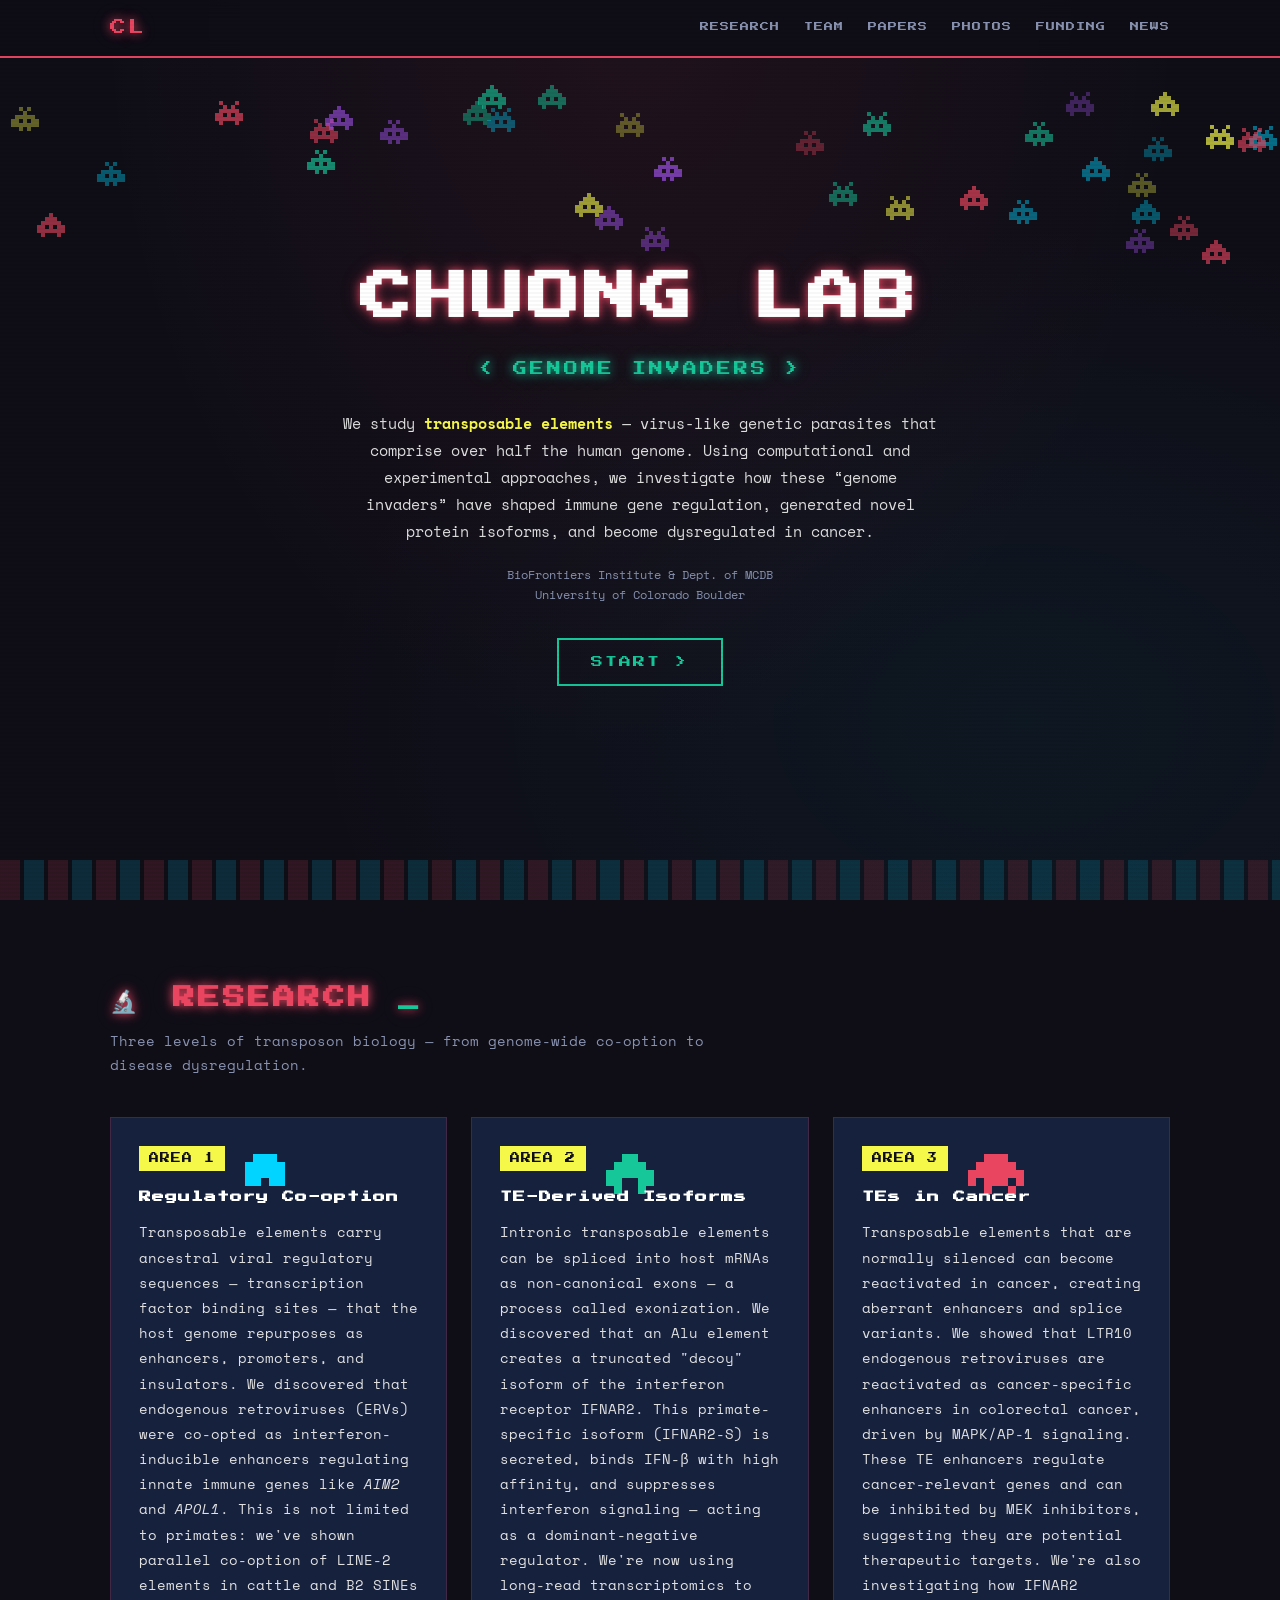
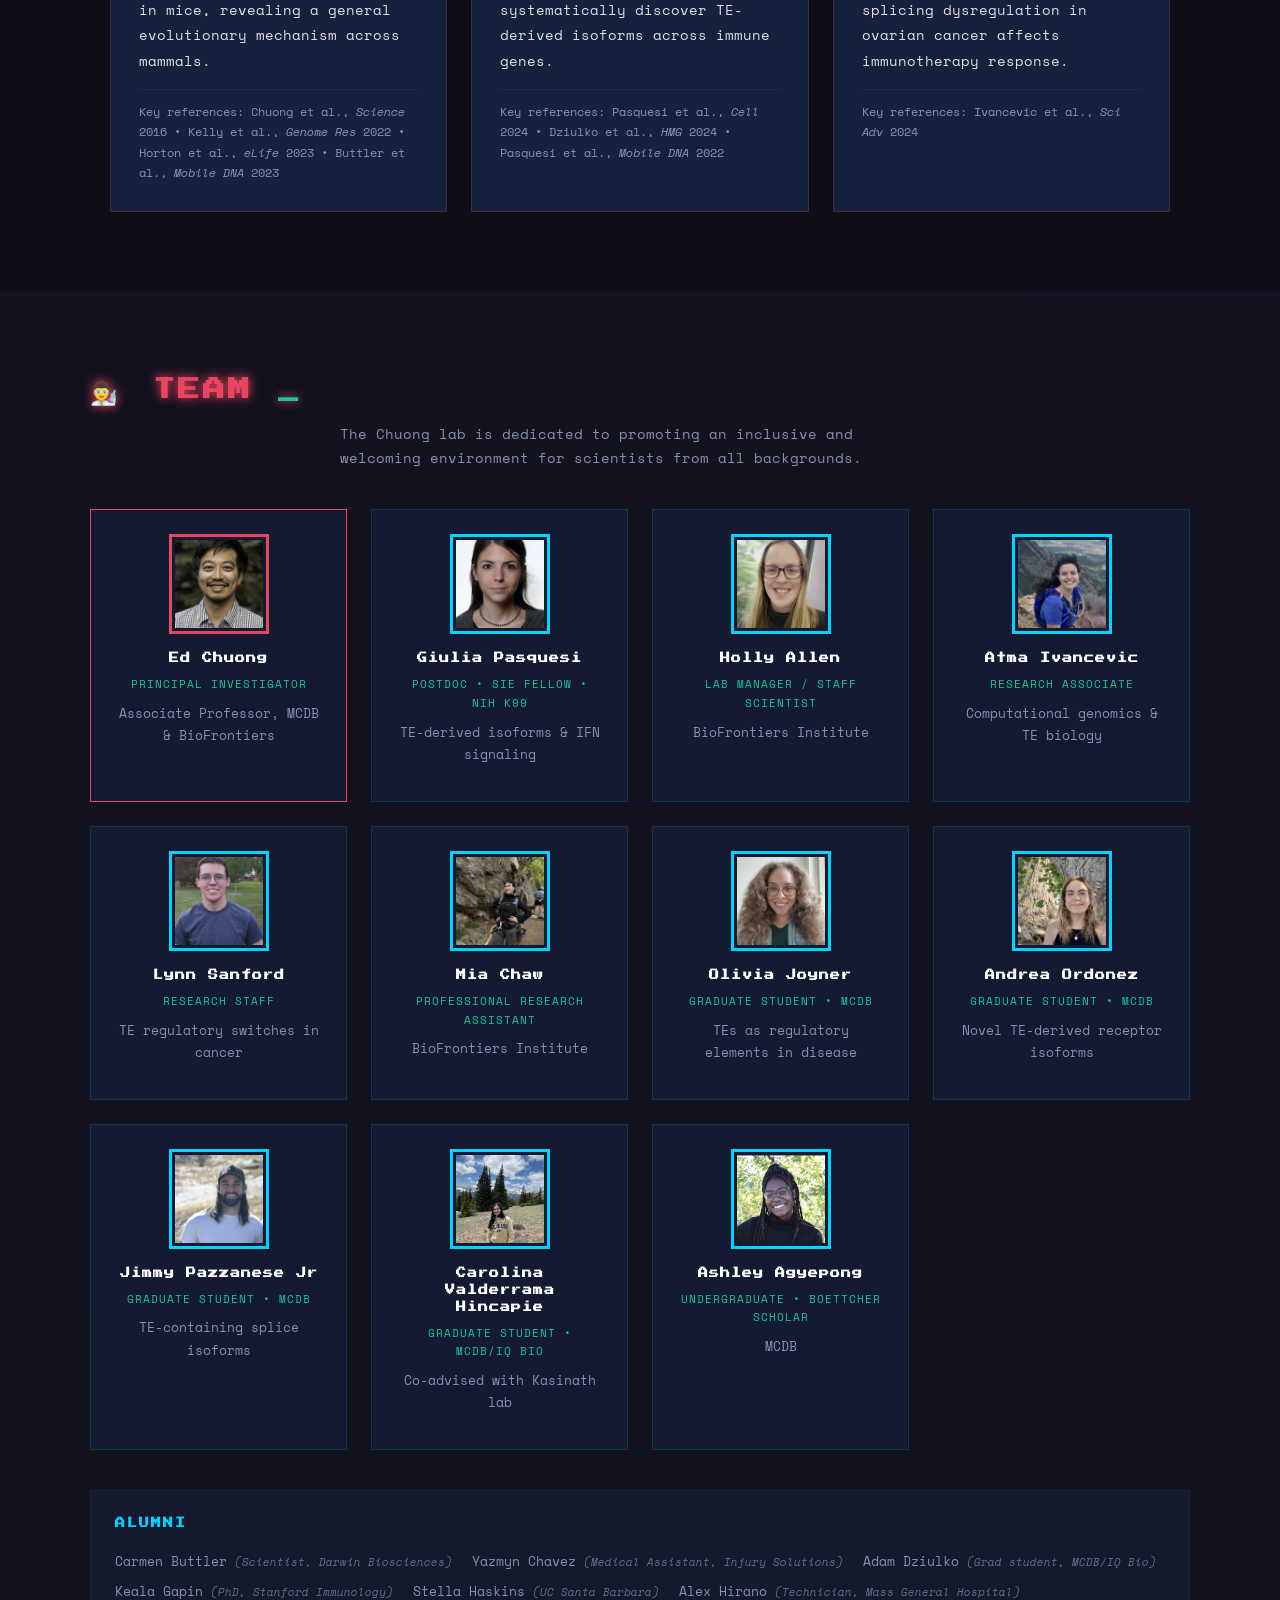
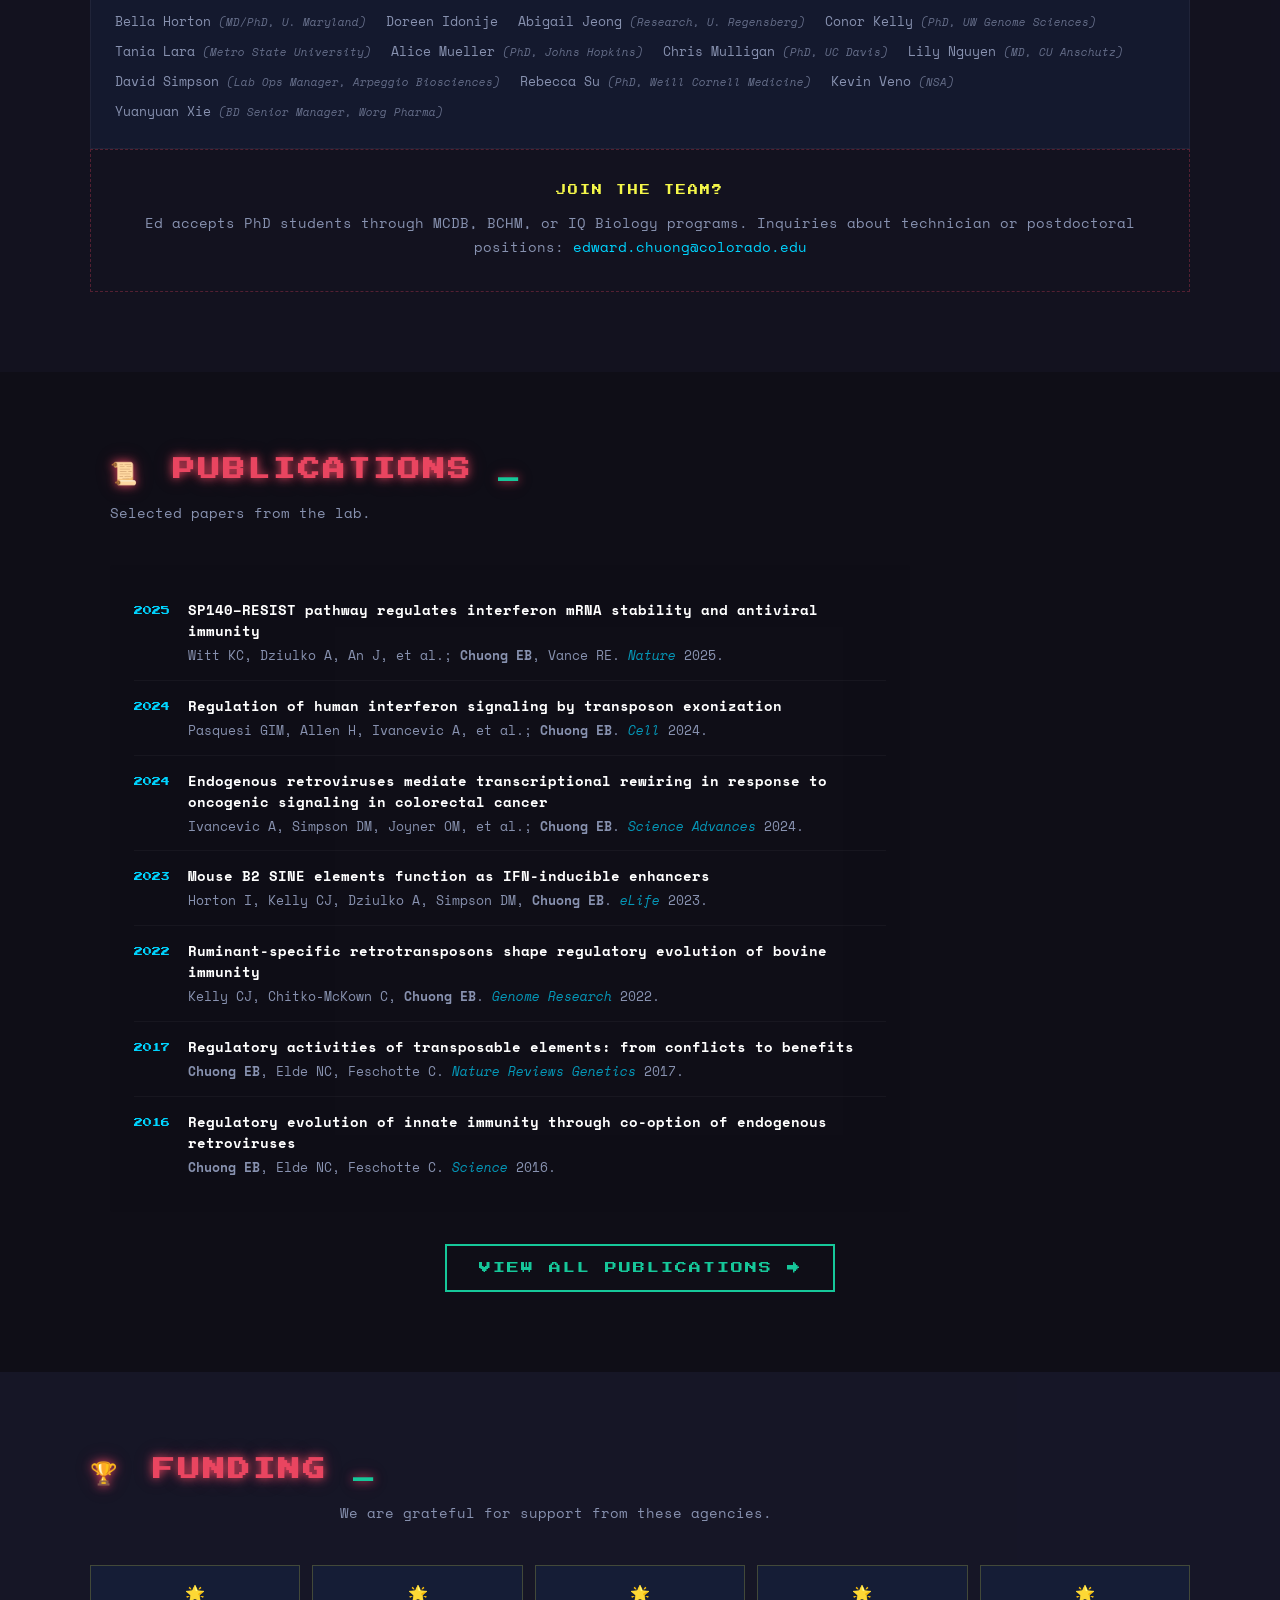
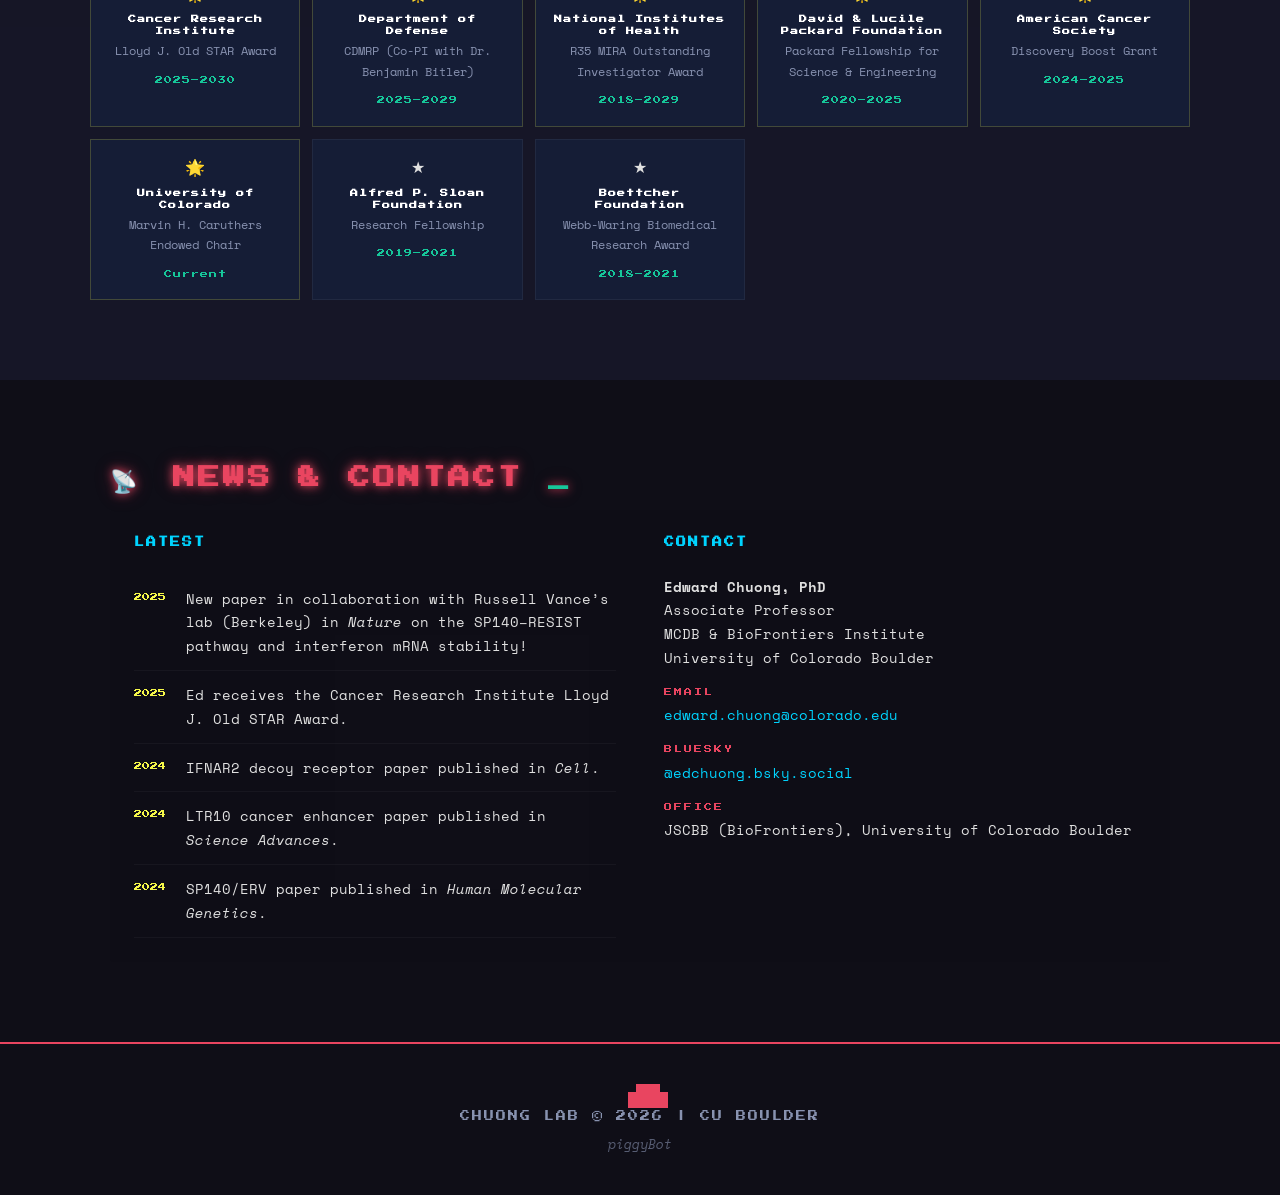
==== commit 51914ed2: "Block search engine indexing Add robots.txt and noindex meta tags to keep site out of Google.  Co-Au" ====
--- a/index.html
+++ b/index.html
@@ -2,6 +2,7 @@
 <html lang="en">
 <head>
     <meta charset="UTF-8">
+    <meta name="robots" content="noindex, nofollow">
     <meta name="viewport" content="width=device-width, initial-scale=1.0">
     <title>Chuong Lab | Genome Invaders</title>
     <meta name="description" content="Chuong Lab at CU Boulder — Transposable elements, genome evolution, and immune gene regulation">
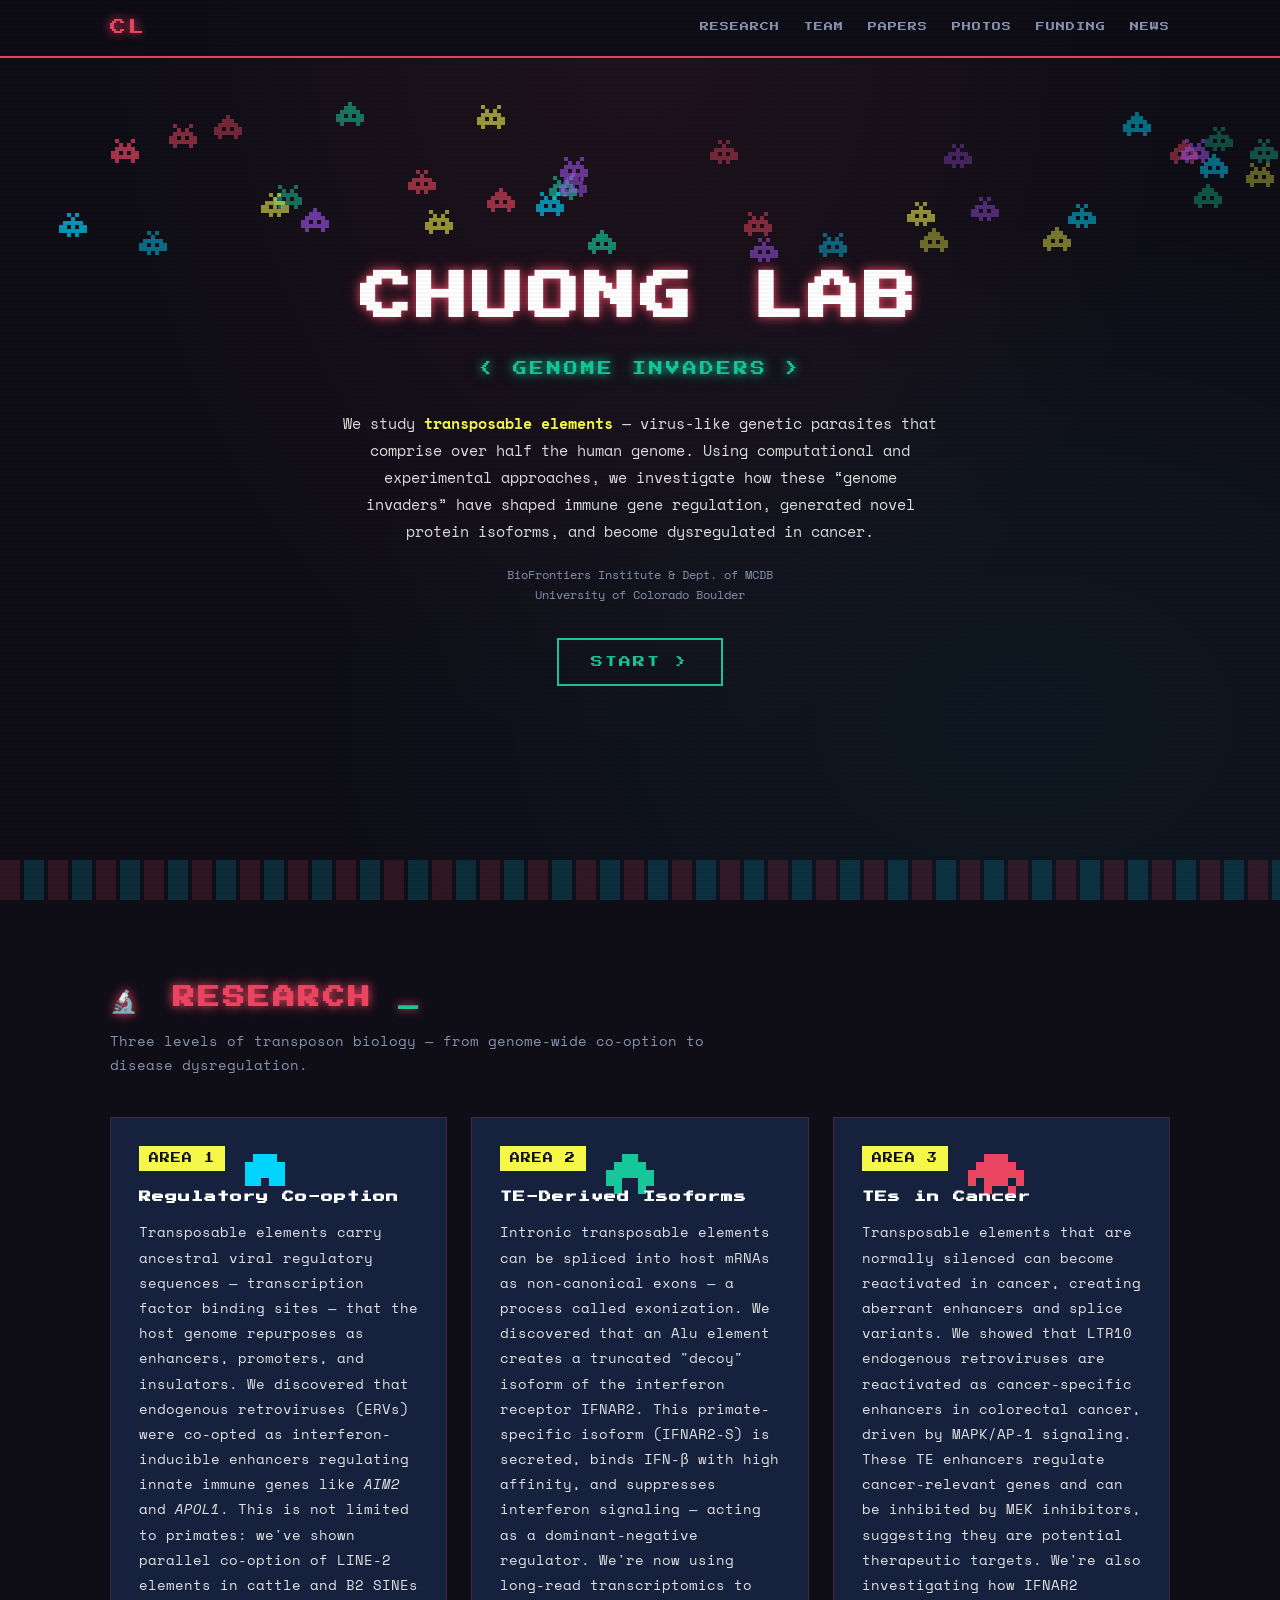
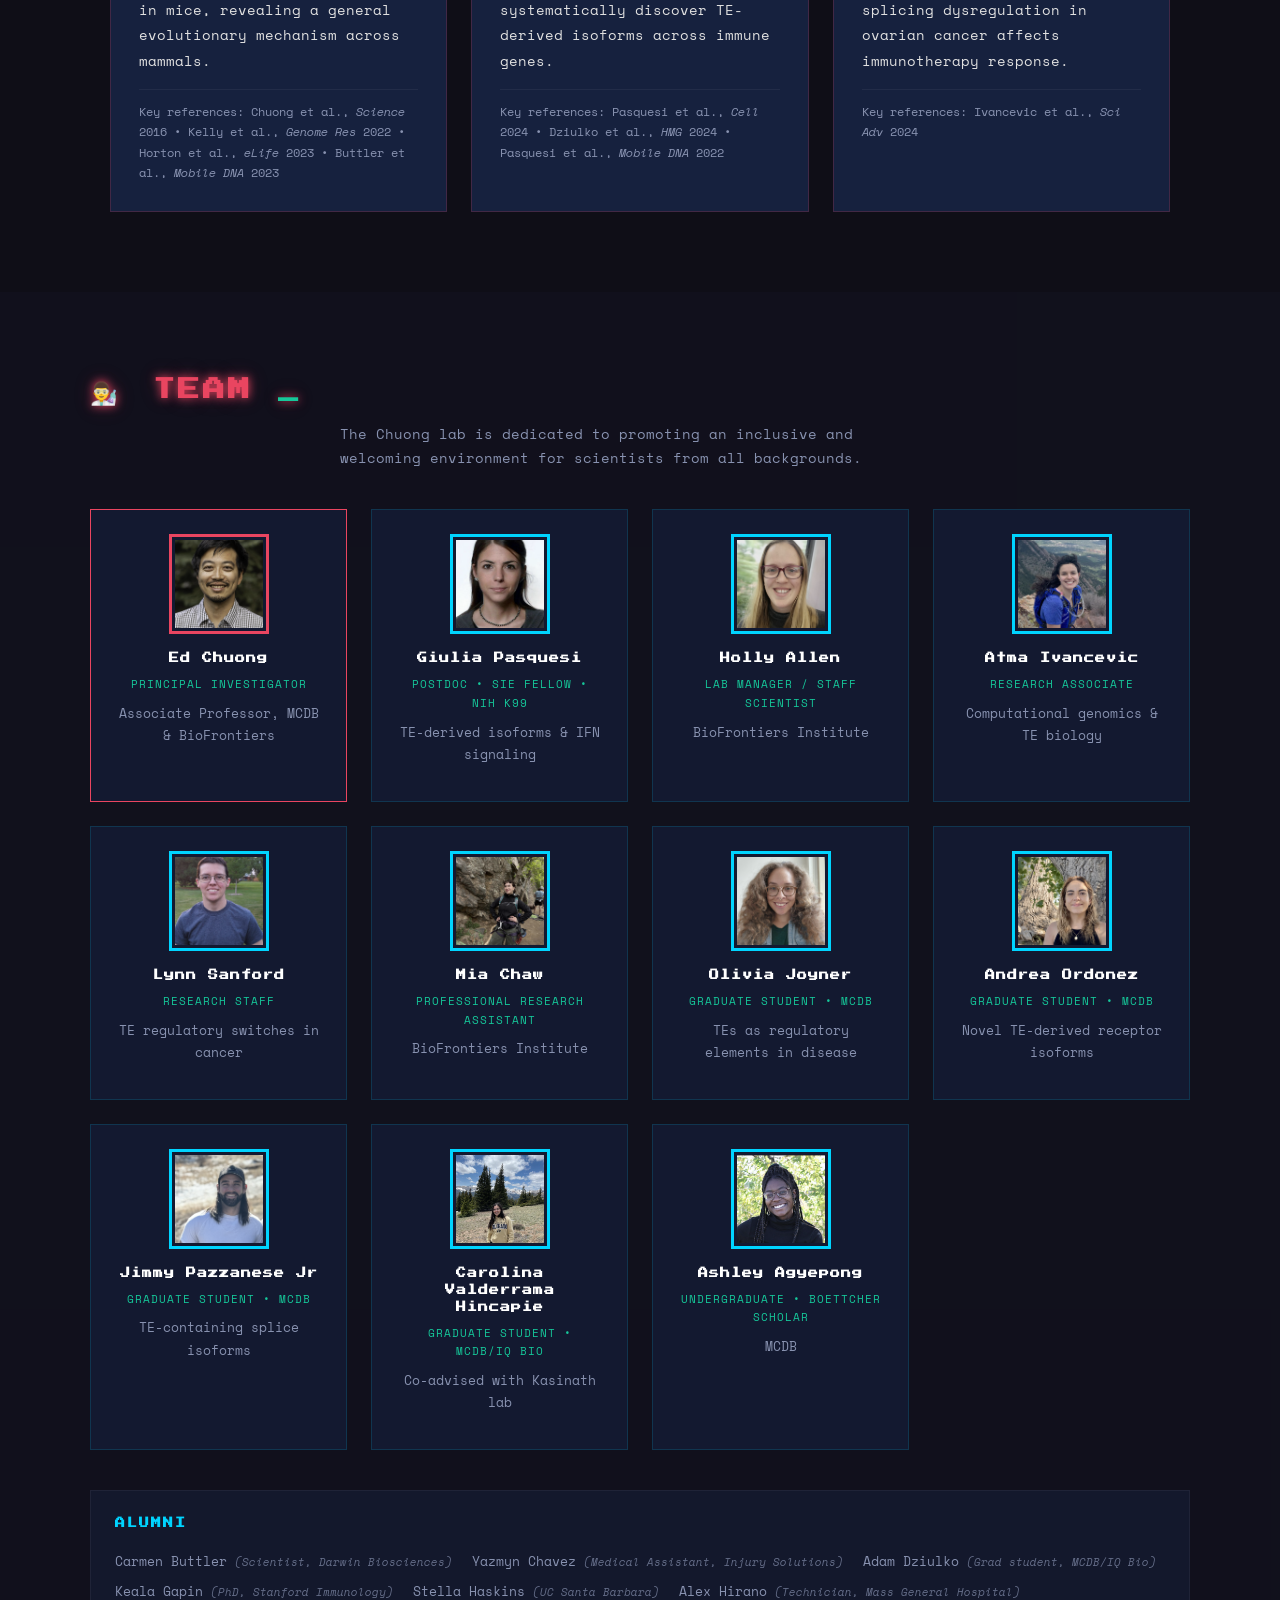
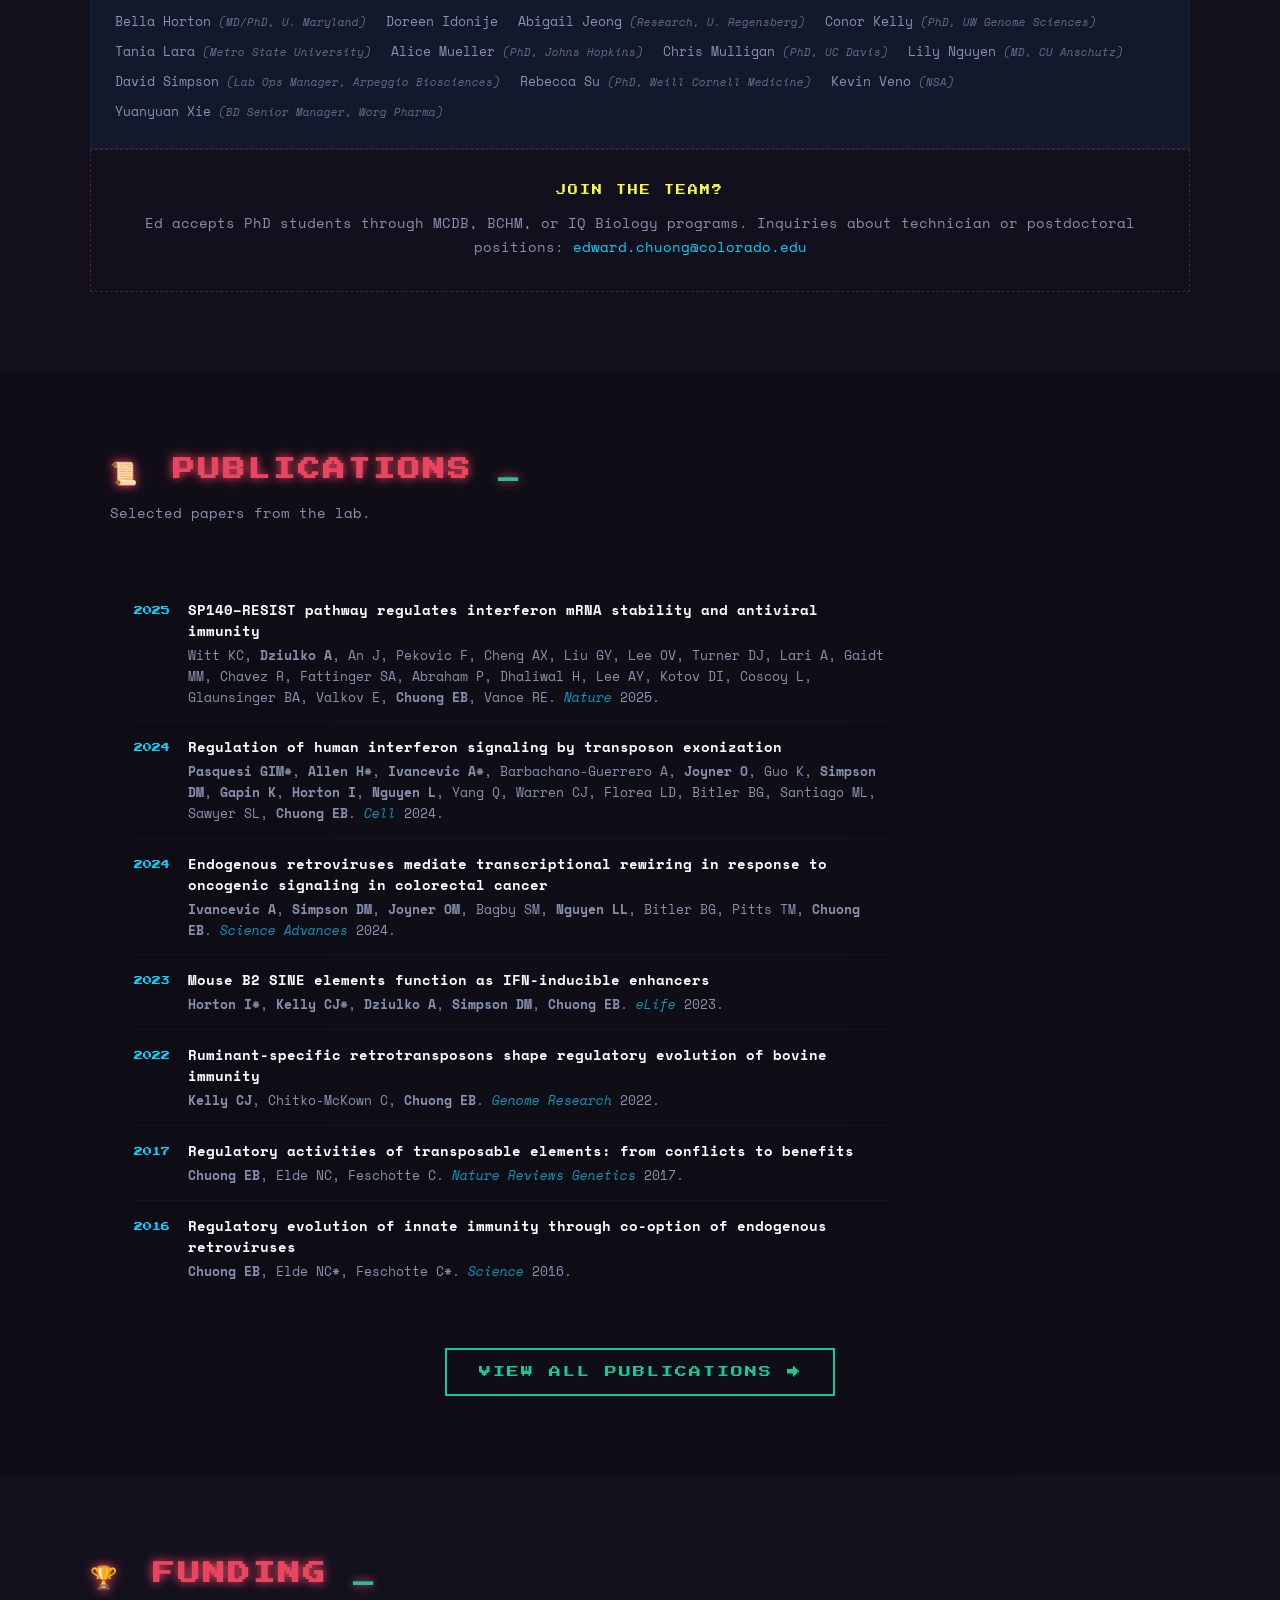
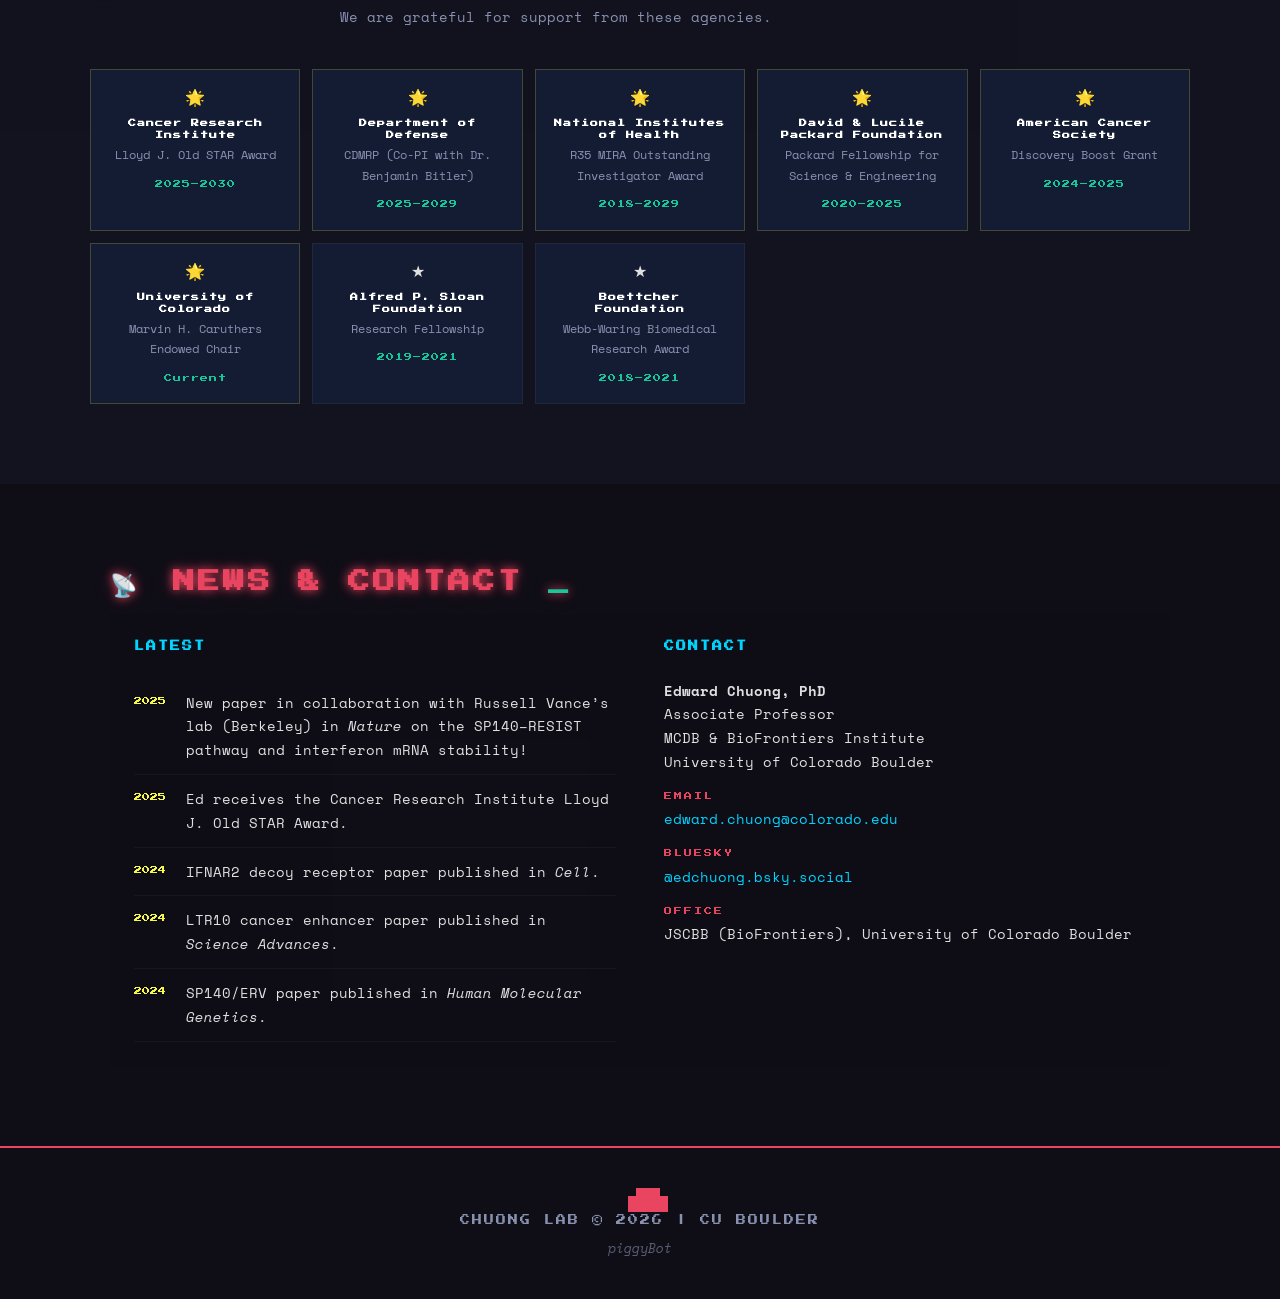
==== commit 0c223e46: "Full author lists, press links, copy-paste animation, transparent sections - Publications: complete " ====
--- a/index.html
+++ b/index.html
@@ -255,7 +255,7 @@
 
             <div class="pub-text">
                 <a href="https://www.nature.com/articles/s41586-025-09152-2" target="_blank" rel="noopener" class="pub-title">SP140&ndash;RESIST pathway regulates interferon mRNA stability and antiviral immunity</a>
-                <span class="pub-authors">Witt KC, Dziulko A, An J, et al.; <strong>Chuong EB</strong>, Vance RE. <em>Nature</em> 2025.</span>
+                <span class="pub-authors">Witt KC, <strong>Dziulko A</strong>, An J, Pekovic F, Cheng AX, Liu GY, Lee OV, Turner DJ, Lari A, Gaidt MM, Chavez R, Fattinger SA, Abraham P, Dhaliwal H, Lee AY, Kotov DI, Coscoy L, Glaunsinger BA, Valkov E, <strong>Chuong EB</strong>, Vance RE. <em>Nature</em> 2025.</span>
             </div>
         </div>
 
@@ -264,7 +264,7 @@
 
             <div class="pub-text">
                 <a href="https://www.cell.com/cell/fulltext/S0092-8674(24)01333-3" target="_blank" rel="noopener" class="pub-title">Regulation of human interferon signaling by transposon exonization</a>
-                <span class="pub-authors">Pasquesi GIM, Allen H, Ivancevic A, et al.; <strong>Chuong EB</strong>. <em>Cell</em> 2024.</span>
+                <span class="pub-authors"><strong>Pasquesi GIM*</strong>, <strong>Allen H*</strong>, <strong>Ivancevic A*</strong>, Barbachano-Guerrero A, <strong>Joyner O</strong>, Guo K, <strong>Simpson DM</strong>, <strong>Gapin K</strong>, <strong>Horton I</strong>, <strong>Nguyen L</strong>, Yang Q, Warren CJ, Florea LD, Bitler BG, Santiago ML, Sawyer SL, <strong>Chuong EB</strong>. <em>Cell</em> 2024.</span>
             </div>
         </div>
 
@@ -273,7 +273,7 @@
 
             <div class="pub-text">
                 <a href="https://www.science.org/doi/10.1126/sciadv.ado1218" target="_blank" rel="noopener" class="pub-title">Endogenous retroviruses mediate transcriptional rewiring in response to oncogenic signaling in colorectal cancer</a>
-                <span class="pub-authors">Ivancevic A, Simpson DM, Joyner OM, et al.; <strong>Chuong EB</strong>. <em>Science Advances</em> 2024.</span>
+                <span class="pub-authors"><strong>Ivancevic A</strong>, <strong>Simpson DM</strong>, <strong>Joyner OM</strong>, Bagby SM, <strong>Nguyen LL</strong>, Bitler BG, Pitts TM, <strong>Chuong EB</strong>. <em>Science Advances</em> 2024.</span>
             </div>
         </div>
 
@@ -282,7 +282,7 @@
 
             <div class="pub-text">
                 <a href="https://elifesciences.org/articles/82617" target="_blank" rel="noopener" class="pub-title">Mouse B2 SINE elements function as IFN-inducible enhancers</a>
-                <span class="pub-authors">Horton I, Kelly CJ, Dziulko A, Simpson DM, <strong>Chuong EB</strong>. <em>eLife</em> 2023.</span>
+                <span class="pub-authors"><strong>Horton I*</strong>, <strong>Kelly CJ*</strong>, <strong>Dziulko A</strong>, <strong>Simpson DM</strong>, <strong>Chuong EB</strong>. <em>eLife</em> 2023.</span>
             </div>
         </div>
 
@@ -291,7 +291,7 @@
 
             <div class="pub-text">
                 <a href="https://genome.cshlp.org/content/early/2022/08/09/gr.276241.121.abstract" target="_blank" rel="noopener" class="pub-title">Ruminant-specific retrotransposons shape regulatory evolution of bovine immunity</a>
-                <span class="pub-authors">Kelly CJ, Chitko-McKown C, <strong>Chuong EB</strong>. <em>Genome Research</em> 2022.</span>
+                <span class="pub-authors"><strong>Kelly CJ</strong>, Chitko-McKown C, <strong>Chuong EB</strong>. <em>Genome Research</em> 2022.</span>
             </div>
         </div>
 
@@ -309,7 +309,7 @@
 
             <div class="pub-text">
                 <a href="http://science.sciencemag.org/content/351/6277/1083" target="_blank" rel="noopener" class="pub-title">Regulatory evolution of innate immunity through co-option of endogenous retroviruses</a>
-                <span class="pub-authors"><strong>Chuong EB</strong>, Elde NC, Feschotte C. <em>Science</em> 2016.</span>
+                <span class="pub-authors"><strong>Chuong EB</strong>, Elde NC*, Feschotte C*. <em>Science</em> 2016.</span>
             </div>
         </div>
 
--- a/css/style.css
+++ b/css/style.css
@@ -318,12 +318,12 @@
 
 /* Team section: transparent to show genome animation */
 #team.section-alt {
-    background: rgba(26, 26, 46, 0.4);
-}
-
-/* Funding section: slightly transparent too */
+    background: rgba(26, 26, 46, 0.25);
+}
+
+/* Funding section: transparent to show genome animation */
 #funding.section-alt {
-    background: rgba(26, 26, 46, 0.7);
+    background: rgba(26, 26, 46, 0.35);
 }
 .section-alt > * {
     max-width: 1100px;
@@ -750,6 +750,23 @@
     font-style: italic;
 }
 
+.pub-press {
+    font-size: 11px;
+    margin-top: 6px;
+    padding-left: 12px;
+    color: var(--text-muted);
+}
+.pub-press a {
+    color: var(--neon-cyan);
+    text-decoration: none;
+    opacity: 0.7;
+    transition: opacity 0.2s;
+}
+.pub-press a:hover {
+    opacity: 1;
+    text-decoration: underline;
+}
+
 .pub-item.featured {
     background: rgba(233, 69, 96, 0.03);
     padding: 14px 12px;
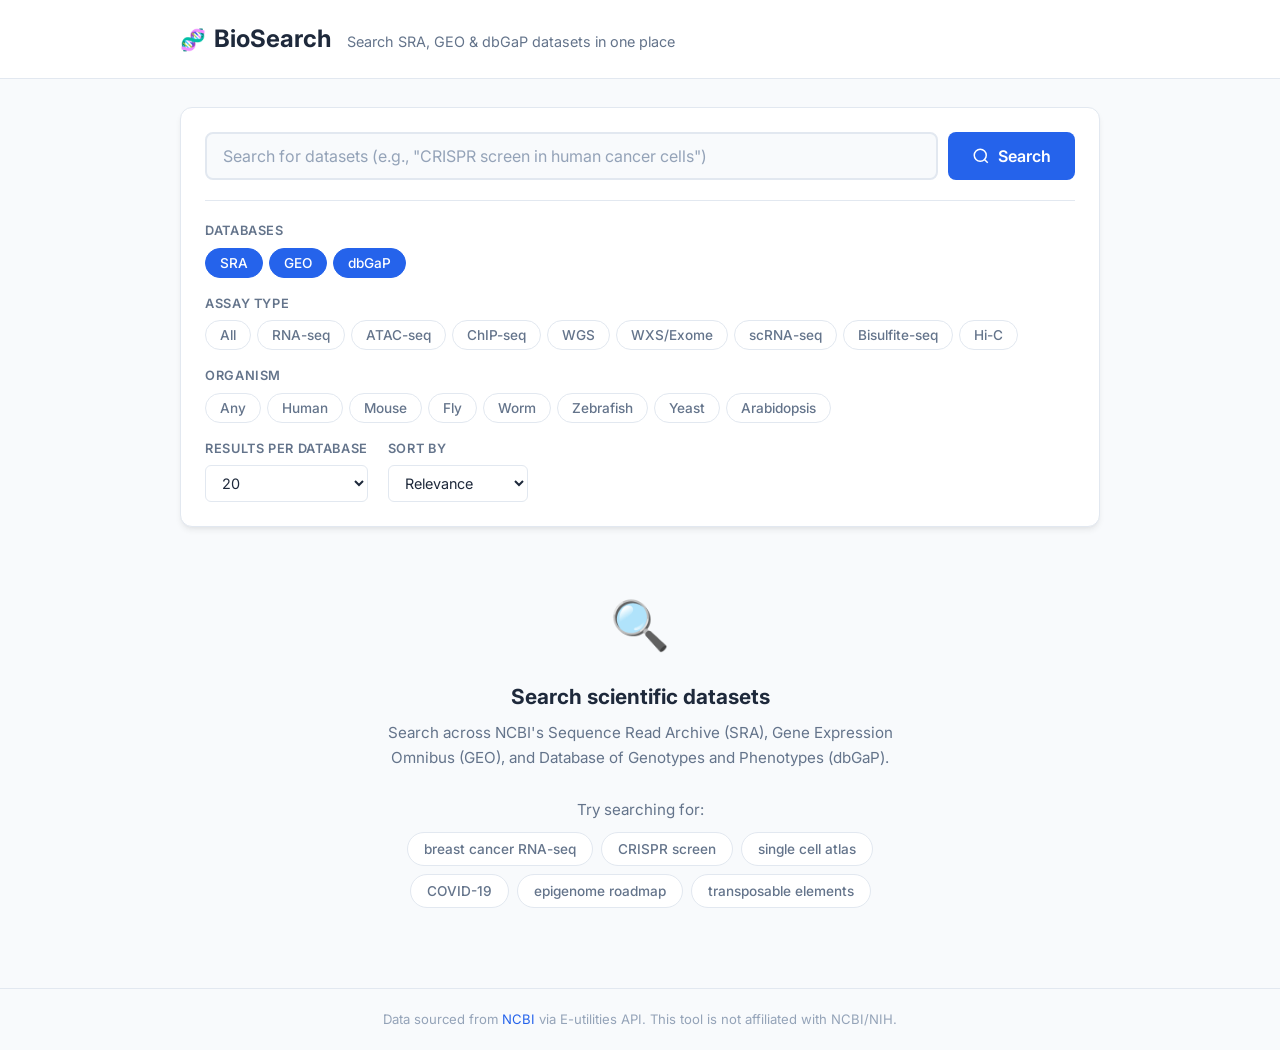
==== commit 2defb45c: "Merge 9c4800e0a60639edb913bf2642181c22990b92f4 into 3dcd2dd671855f4c976dc2ee5601ff9f33892e50" ====
--- a/index.html
+++ b/index.html
@@ -2,457 +2,157 @@
 <html lang="en">
 <head>
     <meta charset="UTF-8">
-    <meta name="robots" content="noindex, nofollow">
     <meta name="viewport" content="width=device-width, initial-scale=1.0">
-    <title>Chuong Lab | Genome Invaders</title>
-    <meta name="description" content="Chuong Lab at CU Boulder — Transposable elements, genome evolution, and immune gene regulation">
+    <title>BioSearch - Scientific Dataset Search</title>
+    <link rel="stylesheet" href="css/style.css">
     <link rel="preconnect" href="https://fonts.googleapis.com">
     <link rel="preconnect" href="https://fonts.gstatic.com" crossorigin>
-    <link href="https://fonts.googleapis.com/css2?family=Press+Start+2P&family=Space+Mono:ital,wght@0,400;0,700;1,400&display=swap" rel="stylesheet">
-    <link rel="stylesheet" href="css/style.css">
-    <link rel="icon" href="data:image/svg+xml,<svg xmlns='http://www.w3.org/2000/svg' viewBox='0 0 16 16'><text y='14' font-size='14'>🧬</text></svg>">
+    <link href="https://fonts.googleapis.com/css2?family=Inter:wght@400;500;600;700&display=swap" rel="stylesheet">
 </head>
 <body>
-
-<!-- Scanline overlay -->
-<div class="scanlines"></div>
-
-<!-- Scrolling chromosome background canvas -->
-<canvas id="genome-bg" class="genome-bg"></canvas>
-
-<!-- Navigation -->
-<nav id="nav">
-    <div class="nav-inner">
-        <a href="#home" class="nav-logo">CL</a>
-        <div class="nav-links">
-            <a href="#research">Research</a>
-            <a href="#team">Team</a>
-            <a href="#publications">Papers</a>
-            <a href="gallery.html">Photos</a>
-            <a href="#funding">Funding</a>
-            <a href="#news">News</a>
-        </div>
-        <button class="nav-toggle" aria-label="Menu">&#9776;</button>
-    </div>
-</nav>
-
-<!-- ============ HERO ============ -->
-<section id="home" class="hero">
-    <div class="invaders-field" id="invaders-field">
-        <!-- JS populates Space Invader sprites here -->
-    </div>
-    <div class="hero-content">
-        <h1 class="glitch" data-text="CHUONG LAB">CHUONG LAB</h1>
-        <p class="hero-sub pixel-font">&#60; GENOME INVADERS &#62;</p>
-        <p class="hero-desc">We study <span class="highlight">transposable elements</span> &mdash; virus-like genetic parasites that comprise over half the human genome. Using computational and experimental approaches, we investigate how these &ldquo;genome invaders&rdquo; have shaped immune gene regulation, generated novel protein isoforms, and become dysregulated in cancer.</p>
-        <p class="hero-affil">BioFrontiers Institute &amp; Dept. of MCDB<br>University of Colorado Boulder</p>
-        <div class="hero-cta">
-            <a href="#research" class="btn btn-primary">START &gt;</a>
-        </div>
-    </div>
-    <div class="chromosome-ground" id="chromosome-ground">
-        <!-- Pixel chromosome landscape at bottom -->
-    </div>
-</section>
-
-<!-- ============ RESEARCH ============ -->
-<section id="research" class="section">
-    <h2 class="section-title pixel-font">
-        <span class="title-icon">&#x1F52C;</span> RESEARCH
-        <span class="blink">_</span>
-    </h2>
-    <p class="section-intro">Three levels of transposon biology — from genome-wide co-option to disease dysregulation.</p>
-
-    <div class="research-grid">
-        <!-- Level 1 -->
-        <div class="research-card">
-            <div class="card-header">
-                <span class="level-badge">AREA 1</span>
-                <div class="invader-icon invader-line"></div>
-            </div>
-            <h3>Regulatory Co-option</h3>
-            <p>Transposable elements carry ancestral viral regulatory sequences — transcription factor binding sites — that the host genome repurposes as enhancers, promoters, and insulators. We discovered that endogenous retroviruses (ERVs) were co-opted as interferon-inducible enhancers regulating innate immune genes like <em>AIM2</em> and <em>APOL1</em>. This is not limited to primates: we've shown parallel co-option of LINE-2 elements in cattle and B2 SINEs in mice, revealing a general evolutionary mechanism across mammals.</p>
-            <div class="card-refs">
-                Key references: Chuong et al., <em>Science</em> 2016 &bull; Kelly et al., <em>Genome Res</em> 2022 &bull; Horton et al., <em>eLife</em> 2023 &bull; Buttler et al., <em>Mobile DNA</em> 2023
+    <header class="header">
+        <div class="container">
+            <div class="header-content">
+                <h1 class="logo">
+                    <span class="logo-icon">&#x1F9EC;</span>
+                    BioSearch
+                </h1>
+                <p class="tagline">Search SRA, GEO &amp; dbGaP datasets in one place</p>
             </div>
         </div>
+    </header>
 
-        <!-- Level 2 -->
-        <div class="research-card">
-            <div class="card-header">
-                <span class="level-badge">AREA 2</span>
-                <div class="invader-icon invader-sine"></div>
+    <main class="container">
+        <section class="search-section">
+            <form id="search-form" class="search-form">
+                <div class="search-bar">
+                    <input
+                        type="text"
+                        id="search-input"
+                        class="search-input"
+                        placeholder="Search for datasets (e.g., &quot;CRISPR screen in human cancer cells&quot;)"
+                        autocomplete="off"
+                    >
+                    <button type="submit" class="search-btn" id="search-btn">
+                        <svg class="search-icon" viewBox="0 0 24 24" fill="none" stroke="currentColor" stroke-width="2">
+                            <circle cx="11" cy="11" r="8"/>
+                            <path d="m21 21-4.35-4.35"/>
+                        </svg>
+                        Search
+                    </button>
+                </div>
+
+                <div class="filters">
+                    <div class="filter-group">
+                        <label class="filter-label">Databases</label>
+                        <div class="chip-group" id="db-filters">
+                            <button type="button" class="chip active" data-db="sra">SRA</button>
+                            <button type="button" class="chip active" data-db="gds">GEO</button>
+                            <button type="button" class="chip active" data-db="gap">dbGaP</button>
+                        </div>
+                    </div>
+
+                    <div class="filter-group">
+                        <label class="filter-label">Assay Type</label>
+                        <div class="chip-group" id="assay-filters">
+                            <button type="button" class="chip" data-assay="">All</button>
+                            <button type="button" class="chip" data-assay="rna seq">RNA-seq</button>
+                            <button type="button" class="chip" data-assay="atac seq">ATAC-seq</button>
+                            <button type="button" class="chip" data-assay="chip seq">ChIP-seq</button>
+                            <button type="button" class="chip" data-assay="wgs">WGS</button>
+                            <button type="button" class="chip" data-assay="wxs">WXS/Exome</button>
+                            <button type="button" class="chip" data-assay="scrna seq">scRNA-seq</button>
+                            <button type="button" class="chip" data-assay="bisulfite seq">Bisulfite-seq</button>
+                            <button type="button" class="chip" data-assay="hi-c">Hi-C</button>
+                        </div>
+                    </div>
+
+                    <div class="filter-group">
+                        <label class="filter-label">Organism</label>
+                        <div class="chip-group" id="organism-filters">
+                            <button type="button" class="chip" data-organism="">Any</button>
+                            <button type="button" class="chip" data-organism="Homo sapiens">Human</button>
+                            <button type="button" class="chip" data-organism="Mus musculus">Mouse</button>
+                            <button type="button" class="chip" data-organism="Drosophila melanogaster">Fly</button>
+                            <button type="button" class="chip" data-organism="Caenorhabditis elegans">Worm</button>
+                            <button type="button" class="chip" data-organism="Danio rerio">Zebrafish</button>
+                            <button type="button" class="chip" data-organism="Saccharomyces cerevisiae">Yeast</button>
+                            <button type="button" class="chip" data-organism="Arabidopsis thaliana">Arabidopsis</button>
+                        </div>
+                    </div>
+
+                    <div class="filter-row">
+                        <div class="filter-group">
+                            <label class="filter-label" for="max-results">Results per database</label>
+                            <select id="max-results" class="select-input">
+                                <option value="10">10</option>
+                                <option value="20" selected>20</option>
+                                <option value="50">50</option>
+                                <option value="100">100</option>
+                            </select>
+                        </div>
+                        <div class="filter-group">
+                            <label class="filter-label" for="sort-order">Sort by</label>
+                            <select id="sort-order" class="select-input">
+                                <option value="relevance">Relevance</option>
+                                <option value="date">Date (newest)</option>
+                            </select>
+                        </div>
+                    </div>
+                </div>
+            </form>
+        </section>
+
+        <section id="status-section" class="status-section hidden">
+            <div class="status-bar">
+                <div class="spinner"></div>
+                <span id="status-text">Searching...</span>
             </div>
-            <h3>TE-Derived Isoforms</h3>
-            <p>Intronic transposable elements can be spliced into host mRNAs as non-canonical exons — a process called exonization. We discovered that an Alu element creates a truncated "decoy" isoform of the interferon receptor IFNAR2. This primate-specific isoform (IFNAR2-S) is secreted, binds IFN-&beta; with high affinity, and suppresses interferon signaling — acting as a dominant-negative regulator. We're now using long-read transcriptomics to systematically discover TE-derived isoforms across immune genes.</p>
-            <div class="card-refs">
-                Key references: Pasquesi et al., <em>Cell</em> 2024 &bull; Dziulko et al., <em>HMG</em> 2024 &bull; Pasquesi et al., <em>Mobile DNA</em> 2022
+        </section>
+
+        <section id="summary-section" class="summary-section hidden">
+            <div class="summary-bar">
+                <span id="summary-text"></span>
+                <button id="clear-btn" class="clear-btn">Clear results</button>
             </div>
-        </div>
+        </section>
 
-        <!-- Level 3 -->
-        <div class="research-card">
-            <div class="card-header">
-                <span class="level-badge">AREA 3</span>
-                <div class="invader-icon invader-erv"></div>
+        <section id="results-section" class="results-section hidden">
+            <div class="results-tabs" id="results-tabs">
+                <button class="tab active" data-tab="all">All</button>
+                <button class="tab" data-tab="sra">SRA <span class="tab-count" id="sra-count">0</span></button>
+                <button class="tab" data-tab="gds">GEO <span class="tab-count" id="gds-count">0</span></button>
+                <button class="tab" data-tab="gap">dbGaP <span class="tab-count" id="gap-count">0</span></button>
             </div>
-            <h3>TEs in Cancer</h3>
-            <p>Transposable elements that are normally silenced can become reactivated in cancer, creating aberrant enhancers and splice variants. We showed that LTR10 endogenous retroviruses are reactivated as cancer-specific enhancers in colorectal cancer, driven by MAPK/AP-1 signaling. These TE enhancers regulate cancer-relevant genes and can be inhibited by MEK inhibitors, suggesting they are potential therapeutic targets. We're also investigating how IFNAR2 splicing dysregulation in ovarian cancer affects immunotherapy response.</p>
-            <div class="card-refs">
-                Key references: Ivancevic et al., <em>Sci Adv</em> 2024
-            </div>
-        </div>
-    </div>
-</section>
+            <div id="results-list" class="results-list"></div>
+        </section>
 
-<!-- ============ TEAM ============ -->
-<section id="team" class="section section-alt">
-    <h2 class="section-title pixel-font">
-        <span class="title-icon">&#x1F468;&#x200D;&#x1F52C;</span> TEAM
-        <span class="blink">_</span>
-    </h2>
-    <p class="section-intro">The Chuong lab is dedicated to promoting an inclusive and welcoming environment for scientists from all backgrounds.</p>
-
-    <div class="team-grid">
-        <div class="team-card team-pi" data-member="ed-chuong">
-            <div class="avatar-frame"><img src="images/headshots/ed_chuong.jpg" alt="Ed Chuong"></div>
-            <h3>Ed Chuong</h3>
-            <span class="team-role">Principal Investigator</span>
-            <p>Associate Professor, MCDB &amp; BioFrontiers</p>
-        </div>
-
-        <div class="team-card" data-member="giulia-pasquesi">
-            <div class="avatar-frame"><img src="images/headshots/giulia_pasquesi.jpg" alt="Giulia Pasquesi"></div>
-            <h3>Giulia Pasquesi</h3>
-            <span class="team-role">Postdoc &bull; Sie Fellow &bull; NIH K99</span>
-            <p>TE-derived isoforms &amp; IFN signaling</p>
-        </div>
-
-        <div class="team-card" data-member="holly-allen">
-            <div class="avatar-frame"><img src="images/headshots/holly_allen.jpg" alt="Holly Allen"></div>
-            <h3>Holly Allen</h3>
-            <span class="team-role">Lab Manager / Staff Scientist</span>
-            <p>BioFrontiers Institute</p>
-        </div>
-
-        <div class="team-card" data-member="atma-ivancevic">
-            <div class="avatar-frame"><img src="images/headshots/atma_ivancevic.jpg" alt="Atma Ivancevic"></div>
-            <h3>Atma Ivancevic</h3>
-            <span class="team-role">Research Associate</span>
-            <p>Computational genomics &amp; TE biology</p>
-        </div>
-
-        <div class="team-card" data-member="lynn-sanford">
-            <div class="avatar-frame"><img src="images/headshots/lynn_sanford.jpg" alt="Lynn Sanford"></div>
-            <h3>Lynn Sanford</h3>
-            <span class="team-role">Research Staff</span>
-            <p>TE regulatory switches in cancer</p>
-        </div>
-
-        <div class="team-card" data-member="mia-chaw">
-            <div class="avatar-frame"><img src="images/headshots/mia_chaw.jpg" alt="Mia Chaw"></div>
-            <h3>Mia Chaw</h3>
-            <span class="team-role">Professional Research Assistant</span>
-            <p>BioFrontiers Institute</p>
-        </div>
-
-        <div class="team-card" data-member="olivia-joyner">
-            <div class="avatar-frame"><img src="images/headshots/olivia_joyner.jpg" alt="Olivia Joyner"></div>
-            <h3>Olivia Joyner</h3>
-            <span class="team-role">Graduate Student &bull; MCDB</span>
-            <p>TEs as regulatory elements in disease</p>
-        </div>
-
-        <div class="team-card" data-member="andrea-ordonez">
-            <div class="avatar-frame"><img src="images/headshots/andrea_ordonez.jpg" alt="Andrea Ordonez"></div>
-            <h3>Andrea Ordonez</h3>
-            <span class="team-role">Graduate Student &bull; MCDB</span>
-            <p>Novel TE-derived receptor isoforms</p>
-        </div>
-
-        <div class="team-card" data-member="jimmy-pazzanese">
-            <div class="avatar-frame"><img src="images/headshots/jimmy_pazzanese.png" alt="Jimmy Pazzanese Jr"></div>
-            <h3>Jimmy Pazzanese Jr</h3>
-            <span class="team-role">Graduate Student &bull; MCDB</span>
-            <p>TE-containing splice isoforms</p>
-        </div>
-
-        <div class="team-card" data-member="carolina-valderrama">
-            <div class="avatar-frame"><img src="images/headshots/carolina_valderrama.jpg" alt="Carolina Valderrama Hincapie"></div>
-            <h3>Carolina Valderrama Hincapie</h3>
-            <span class="team-role">Graduate Student &bull; MCDB/IQ Bio</span>
-            <p>Co-advised with Kasinath lab</p>
-        </div>
-
-        <div class="team-card" data-member="ashley-agyepong">
-            <div class="avatar-frame"><img src="images/headshots/ashley_agyepong.jpg" alt="Ashley Agyepong"></div>
-            <h3>Ashley Agyepong</h3>
-            <span class="team-role">Undergraduate &bull; Boettcher Scholar</span>
-            <p>MCDB</p>
-        </div>
-    </div>
-
-    <!-- Member Bio Modal -->
-    <div id="member-modal" class="member-modal" aria-hidden="true">
-        <div class="modal-overlay"></div>
-        <div class="modal-content">
-            <button class="modal-close" aria-label="Close">&times;</button>
-            <div class="modal-body">
-                <img id="modal-photo" class="modal-photo" src="" alt="">
-                <div class="modal-info">
-                    <h3 id="modal-name"></h3>
-                    <span id="modal-role" class="team-role"></span>
-                    <p id="modal-bio"></p>
-                    <a id="modal-email" href="" class="modal-email-link"></a>
+        <section id="empty-state" class="empty-state">
+            <div class="empty-content">
+                <div class="empty-icon">&#x1F50D;</div>
+                <h2>Search scientific datasets</h2>
+                <p>Search across NCBI's Sequence Read Archive (SRA), Gene Expression Omnibus (GEO), and Database of Genotypes and Phenotypes (dbGaP).</p>
+                <div class="example-searches">
+                    <p class="example-label">Try searching for:</p>
+                    <div class="example-chips">
+                        <button class="example-chip" data-query="breast cancer RNA-seq">breast cancer RNA-seq</button>
+                        <button class="example-chip" data-query="CRISPR screen">CRISPR screen</button>
+                        <button class="example-chip" data-query="single cell atlas">single cell atlas</button>
+                        <button class="example-chip" data-query="COVID-19">COVID-19</button>
+                        <button class="example-chip" data-query="epigenome roadmap">epigenome roadmap</button>
+                        <button class="example-chip" data-query="transposable elements">transposable elements</button>
+                    </div>
                 </div>
             </div>
+        </section>
+    </main>
+
+    <footer class="footer">
+        <div class="container">
+            <p>Data sourced from <a href="https://www.ncbi.nlm.nih.gov/" target="_blank" rel="noopener">NCBI</a> via E-utilities API. This tool is not affiliated with NCBI/NIH.</p>
         </div>
-    </div>
+    </footer>
 
-    <!-- Alumni -->
-    <div class="alumni-section">
-        <h3 class="pixel-font small" style="color: var(--neon-cyan); margin-bottom: 16px;">ALUMNI</h3>
-        <div class="alumni-list">
-            <span>Carmen Buttler <em>(Scientist, Darwin Biosciences)</em></span>
-            <span>Yazmyn Chavez <em>(Medical Assistant, Injury Solutions)</em></span>
-            <span>Adam Dziulko <em>(Grad student, MCDB/IQ Bio)</em></span>
-            <span>Keala Gapin <em>(PhD, Stanford Immunology)</em></span>
-            <span>Stella Haskins <em>(UC Santa Barbara)</em></span>
-            <span>Alex Hirano <em>(Technician, Mass General Hospital)</em></span>
-            <span>Bella Horton <em>(MD/PhD, U. Maryland)</em></span>
-            <span>Doreen Idonije</span>
-            <span>Abigail Jeong <em>(Research, U. Regensberg)</em></span>
-            <span>Conor Kelly <em>(PhD, UW Genome Sciences)</em></span>
-            <span>Tania Lara <em>(Metro State University)</em></span>
-            <span>Alice Mueller <em>(PhD, Johns Hopkins)</em></span>
-            <span>Chris Mulligan <em>(PhD, UC Davis)</em></span>
-            <span>Lily Nguyen <em>(MD, CU Anschutz)</em></span>
-            <span>David Simpson <em>(Lab Ops Manager, Arpeggio Biosciences)</em></span>
-            <span>Rebecca Su <em>(PhD, Weill Cornell Medicine)</em></span>
-            <span>Kevin Veno <em>(NSA)</em></span>
-            <span>Yuanyuan Xie <em>(BD Senior Manager, Worg Pharma)</em></span>
-        </div>
-    </div>
-
-    <div class="team-join">
-        <p class="pixel-font small">JOIN THE TEAM?</p>
-        <p>Ed accepts PhD students through MCDB, BCHM, or IQ Biology programs. Inquiries about technician or postdoctoral positions: <a href="mailto:edward.chuong@colorado.edu">edward.chuong@colorado.edu</a></p>
-    </div>
-</section>
-
-<!-- ============ PUBLICATIONS ============ -->
-<section id="publications" class="section">
-    <h2 class="section-title pixel-font">
-        <span class="title-icon">&#x1F4DC;</span> PUBLICATIONS
-        <span class="blink">_</span>
-    </h2>
-    <p class="section-intro">Selected papers from the lab.</p>
-
-    <div class="pub-list">
-
-        <div class="pub-item">
-            <span class="pub-year">2025</span>
-
-            <div class="pub-text">
-                <a href="https://www.nature.com/articles/s41586-025-09152-2" target="_blank" rel="noopener" class="pub-title">SP140&ndash;RESIST pathway regulates interferon mRNA stability and antiviral immunity</a>
-                <span class="pub-authors">Witt KC, <strong>Dziulko A</strong>, An J, Pekovic F, Cheng AX, Liu GY, Lee OV, Turner DJ, Lari A, Gaidt MM, Chavez R, Fattinger SA, Abraham P, Dhaliwal H, Lee AY, Kotov DI, Coscoy L, Glaunsinger BA, Valkov E, <strong>Chuong EB</strong>, Vance RE. <em>Nature</em> 2025.</span>
-            </div>
-        </div>
-
-        <div class="pub-item">
-            <span class="pub-year">2024</span>
-
-            <div class="pub-text">
-                <a href="https://www.cell.com/cell/fulltext/S0092-8674(24)01333-3" target="_blank" rel="noopener" class="pub-title">Regulation of human interferon signaling by transposon exonization</a>
-                <span class="pub-authors"><strong>Pasquesi GIM*</strong>, <strong>Allen H*</strong>, <strong>Ivancevic A*</strong>, Barbachano-Guerrero A, <strong>Joyner O</strong>, Guo K, <strong>Simpson DM</strong>, <strong>Gapin K</strong>, <strong>Horton I</strong>, <strong>Nguyen L</strong>, Yang Q, Warren CJ, Florea LD, Bitler BG, Santiago ML, Sawyer SL, <strong>Chuong EB</strong>. <em>Cell</em> 2024.</span>
-            </div>
-        </div>
-
-        <div class="pub-item">
-            <span class="pub-year">2024</span>
-
-            <div class="pub-text">
-                <a href="https://www.science.org/doi/10.1126/sciadv.ado1218" target="_blank" rel="noopener" class="pub-title">Endogenous retroviruses mediate transcriptional rewiring in response to oncogenic signaling in colorectal cancer</a>
-                <span class="pub-authors"><strong>Ivancevic A</strong>, <strong>Simpson DM</strong>, <strong>Joyner OM</strong>, Bagby SM, <strong>Nguyen LL</strong>, Bitler BG, Pitts TM, <strong>Chuong EB</strong>. <em>Science Advances</em> 2024.</span>
-            </div>
-        </div>
-
-        <div class="pub-item">
-            <span class="pub-year">2023</span>
-
-            <div class="pub-text">
-                <a href="https://elifesciences.org/articles/82617" target="_blank" rel="noopener" class="pub-title">Mouse B2 SINE elements function as IFN-inducible enhancers</a>
-                <span class="pub-authors"><strong>Horton I*</strong>, <strong>Kelly CJ*</strong>, <strong>Dziulko A</strong>, <strong>Simpson DM</strong>, <strong>Chuong EB</strong>. <em>eLife</em> 2023.</span>
-            </div>
-        </div>
-
-        <div class="pub-item">
-            <span class="pub-year">2022</span>
-
-            <div class="pub-text">
-                <a href="https://genome.cshlp.org/content/early/2022/08/09/gr.276241.121.abstract" target="_blank" rel="noopener" class="pub-title">Ruminant-specific retrotransposons shape regulatory evolution of bovine immunity</a>
-                <span class="pub-authors"><strong>Kelly CJ</strong>, Chitko-McKown C, <strong>Chuong EB</strong>. <em>Genome Research</em> 2022.</span>
-            </div>
-        </div>
-
-        <div class="pub-item">
-            <span class="pub-year">2017</span>
-
-            <div class="pub-text">
-                <a href="http://www.nature.com/nrg/journal/vaop/ncurrent/full/nrg.2016.139.html" target="_blank" rel="noopener" class="pub-title">Regulatory activities of transposable elements: from conflicts to benefits</a>
-                <span class="pub-authors"><strong>Chuong EB</strong>, Elde NC, Feschotte C. <em>Nature Reviews Genetics</em> 2017.</span>
-            </div>
-        </div>
-
-        <div class="pub-item">
-            <span class="pub-year">2016</span>
-
-            <div class="pub-text">
-                <a href="http://science.sciencemag.org/content/351/6277/1083" target="_blank" rel="noopener" class="pub-title">Regulatory evolution of innate immunity through co-option of endogenous retroviruses</a>
-                <span class="pub-authors"><strong>Chuong EB</strong>, Elde NC*, Feschotte C*. <em>Science</em> 2016.</span>
-            </div>
-        </div>
-
-    </div>
-
-    <div style="text-align: center; margin-top: 32px;">
-        <a href="publications.html" class="btn btn-primary" style="font-size: 0.75rem;">View all publications &rarr;</a>
-    </div>
-</section>
-
-<!-- ============ FUNDING ============ -->
-<section id="funding" class="section section-alt">
-    <h2 class="section-title pixel-font">
-        <span class="title-icon">&#x1F3C6;</span> FUNDING
-        <span class="blink">_</span>
-    </h2>
-    <p class="section-intro">We are grateful for support from these agencies.</p>
-
-    <div class="funding-grid">
-        <div class="funding-card active-grant">
-            <div class="trophy">&#x1F31F;</div>
-            <h3>Cancer Research Institute</h3>
-            <p>Lloyd J. Old STAR Award</p>
-            <span class="funding-years">2025&ndash;2030</span>
-        </div>
-
-        <div class="funding-card active-grant">
-            <div class="trophy">&#x1F31F;</div>
-            <h3>Department of Defense</h3>
-            <p>CDMRP (Co-PI with Dr. Benjamin Bitler)</p>
-            <span class="funding-years">2025&ndash;2029</span>
-        </div>
-
-        <div class="funding-card active-grant">
-            <div class="trophy">&#x1F31F;</div>
-            <h3>National Institutes of Health</h3>
-            <p>R35 MIRA Outstanding Investigator Award</p>
-            <span class="funding-years">2018&ndash;2029</span>
-        </div>
-
-        <div class="funding-card active-grant">
-            <div class="trophy">&#x1F31F;</div>
-            <h3>David &amp; Lucile Packard Foundation</h3>
-            <p>Packard Fellowship for Science &amp; Engineering</p>
-            <span class="funding-years">2020&ndash;2025</span>
-        </div>
-
-        <div class="funding-card active-grant">
-            <div class="trophy">&#x1F31F;</div>
-            <h3>American Cancer Society</h3>
-            <p>Discovery Boost Grant</p>
-            <span class="funding-years">2024&ndash;2025</span>
-        </div>
-
-        <div class="funding-card active-grant">
-            <div class="trophy">&#x1F31F;</div>
-            <h3>University of Colorado</h3>
-            <p>Marvin H. Caruthers Endowed Chair</p>
-            <span class="funding-years">Current</span>
-        </div>
-
-        <div class="funding-card past-grant">
-            <div class="trophy">&#x2605;</div>
-            <h3>Alfred P. Sloan Foundation</h3>
-            <p>Research Fellowship</p>
-            <span class="funding-years">2019&ndash;2021</span>
-        </div>
-
-        <div class="funding-card past-grant">
-            <div class="trophy">&#x2605;</div>
-            <h3>Boettcher Foundation</h3>
-            <p>Webb-Waring Biomedical Research Award</p>
-            <span class="funding-years">2018&ndash;2021</span>
-        </div>
-    </div>
-</section>
-
-<!-- ============ NEWS & CONTACT ============ -->
-<section id="news" class="section">
-    <h2 class="section-title pixel-font">
-        <span class="title-icon">&#x1F4E1;</span> NEWS &amp; CONTACT
-        <span class="blink">_</span>
-    </h2>
-
-    <div class="news-contact-grid">
-        <div class="news-col">
-            <h3 class="pixel-font small">LATEST</h3>
-            <div class="news-item">
-                <span class="news-date">2025</span>
-                <p>New paper in collaboration with Russell Vance&rsquo;s lab (Berkeley) in <em>Nature</em> on the SP140&ndash;RESIST pathway and interferon mRNA stability!</p>
-            </div>
-            <div class="news-item">
-                <span class="news-date">2025</span>
-                <p>Ed receives the Cancer Research Institute Lloyd J. Old STAR Award.</p>
-            </div>
-            <div class="news-item">
-                <span class="news-date">2024</span>
-                <p>IFNAR2 decoy receptor paper published in <em>Cell</em>.</p>
-            </div>
-            <div class="news-item">
-                <span class="news-date">2024</span>
-                <p>LTR10 cancer enhancer paper published in <em>Science Advances</em>.</p>
-            </div>
-            <div class="news-item">
-                <span class="news-date">2024</span>
-                <p>SP140/ERV paper published in <em>Human Molecular Genetics</em>.</p>
-            </div>
-        </div>
-
-        <div class="contact-col">
-            <h3 class="pixel-font small">CONTACT</h3>
-            <div class="contact-info">
-                <p><strong>Edward Chuong, PhD</strong><br>
-                Associate Professor<br>
-                MCDB &amp; BioFrontiers Institute<br>
-                University of Colorado Boulder</p>
-
-                <p>
-                    <span class="contact-label">EMAIL</span>
-                    <a href="mailto:edward.chuong@colorado.edu">edward.chuong@colorado.edu</a>
-                </p>
-                <p>
-                    <span class="contact-label">BLUESKY</span>
-                    <a href="https://bsky.app/profile/edchuong.bsky.social" target="_blank" rel="noopener">@edchuong.bsky.social</a>
-                </p>
-                <p>
-                    <span class="contact-label">OFFICE</span>
-                    JSCBB (BioFrontiers), University of Colorado Boulder
-                </p>
-            </div>
-        </div>
-    </div>
-</section>
-
-<!-- ============ FOOTER ============ -->
-<footer>
-    <div class="footer-inner">
-        <div class="footer-invader"></div>
-        <p class="pixel-font small">CHUONG LAB &copy; 2026 | CU BOULDER</p>
-        <p class="footer-sub">piggyBot</p>
-    </div>
-</footer>
-
-<script src="js/main.js"></script>
+    <script src="js/app.js"></script>
 </body>
 </html>
--- a/css/style.css
+++ b/css/style.css
@@ -1,1178 +1,657 @@
-/* ========================================
-   CHUONG LAB — GENOME INVADERS
-   Neon Arcade Retro Theme
-   ======================================== */
-
-/* --- Reset & Base --- */
+/* ============================================
+   BioSearch - Scientific Dataset Search
+   ============================================ */
+
+:root {
+    --color-bg: #f8fafc;
+    --color-surface: #ffffff;
+    --color-border: #e2e8f0;
+    --color-text: #1e293b;
+    --color-text-secondary: #64748b;
+    --color-text-muted: #94a3b8;
+    --color-primary: #2563eb;
+    --color-primary-hover: #1d4ed8;
+    --color-primary-light: #eff6ff;
+    --color-primary-border: #bfdbfe;
+    --color-sra: #7c3aed;
+    --color-sra-light: #f5f3ff;
+    --color-sra-border: #ddd6fe;
+    --color-geo: #059669;
+    --color-geo-light: #ecfdf5;
+    --color-geo-border: #a7f3d0;
+    --color-gap: #d97706;
+    --color-gap-light: #fffbeb;
+    --color-gap-border: #fde68a;
+    --color-error: #dc2626;
+    --color-error-light: #fef2f2;
+    --shadow-sm: 0 1px 2px rgba(0, 0, 0, 0.05);
+    --shadow-md: 0 4px 6px -1px rgba(0, 0, 0, 0.07), 0 2px 4px -2px rgba(0, 0, 0, 0.05);
+    --shadow-lg: 0 10px 15px -3px rgba(0, 0, 0, 0.08), 0 4px 6px -4px rgba(0, 0, 0, 0.04);
+    --radius-sm: 6px;
+    --radius-md: 8px;
+    --radius-lg: 12px;
+    --radius-full: 9999px;
+}
+
+/* Reset & Base */
 *, *::before, *::after {
+    box-sizing: border-box;
     margin: 0;
     padding: 0;
-    box-sizing: border-box;
-}
-
-:root {
-    --bg-dark: #0f0e17;
-    --bg-section: #1a1a2e;
-    --bg-card: #16213e;
-    --neon-pink: #e94560;
-    --neon-cyan: #00d4ff;
-    --neon-yellow: #f5f749;
-    --neon-green: #16c79a;
-    --neon-purple: #a855f7;
-    --text-primary: #e0e0e0;
-    --text-muted: #8892b0;
-    --text-bright: #ffffff;
-    --pixel-border: #e94560;
-    --glow-pink: 0 0 10px #e94560, 0 0 20px #e9456044;
-    --glow-cyan: 0 0 10px #00d4ff, 0 0 20px #00d4ff44;
-    --glow-green: 0 0 10px #16c79a, 0 0 20px #16c79a44;
-    --font-pixel: 'Press Start 2P', monospace;
-    --font-body: 'Space Mono', monospace;
-}
-
-html {
-    scroll-behavior: smooth;
-    scroll-padding-top: 60px;
 }
 
 body {
-    font-family: var(--font-body);
-    background: var(--bg-dark);
-    color: var(--text-primary);
-    line-height: 1.7;
-    font-size: 15px;
-    overflow-x: hidden;
+    font-family: 'Inter', -apple-system, BlinkMacSystemFont, 'Segoe UI', Roboto, sans-serif;
+    background: var(--color-bg);
+    color: var(--color-text);
+    line-height: 1.6;
+    min-height: 100vh;
+    display: flex;
+    flex-direction: column;
 }
 
 a {
-    color: var(--neon-cyan);
+    color: var(--color-primary);
     text-decoration: none;
-    transition: color 0.2s;
-}
+}
+
 a:hover {
-    color: var(--neon-pink);
-    text-shadow: var(--glow-pink);
-}
-
-/* --- Scanline Overlay --- */
-.scanlines {
-    position: fixed;
-    top: 0;
-    left: 0;
-    width: 100%;
-    height: 100%;
-    pointer-events: none;
-    z-index: 9999;
-    background: repeating-linear-gradient(
-        0deg,
-        transparent,
-        transparent 2px,
-        rgba(0, 0, 0, 0.03) 2px,
-        rgba(0, 0, 0, 0.03) 4px
-    );
-}
-
-/* --- Navigation --- */
-#nav {
-    position: fixed;
-    top: 0;
-    left: 0;
-    right: 0;
-    z-index: 1000;
-    background: rgba(15, 14, 23, 0.95);
-    border-bottom: 2px solid var(--neon-pink);
-    backdrop-filter: blur(10px);
-}
-
-.nav-inner {
-    max-width: 1100px;
+    text-decoration: underline;
+}
+
+.container {
+    max-width: 960px;
     margin: 0 auto;
     padding: 0 20px;
+    width: 100%;
+}
+
+.hidden {
+    display: none !important;
+}
+
+/* Header */
+.header {
+    background: var(--color-surface);
+    border-bottom: 1px solid var(--color-border);
+    padding: 20px 0;
+}
+
+.header-content {
+    display: flex;
+    align-items: baseline;
+    gap: 16px;
+    flex-wrap: wrap;
+}
+
+.logo {
+    font-size: 1.5rem;
+    font-weight: 700;
+    color: var(--color-text);
+    display: flex;
+    align-items: center;
+    gap: 8px;
+}
+
+.logo-icon {
+    font-size: 1.3rem;
+}
+
+.tagline {
+    color: var(--color-text-secondary);
+    font-size: 0.9rem;
+}
+
+/* Search Section */
+.search-section {
+    padding: 28px 0 0;
+}
+
+.search-form {
+    background: var(--color-surface);
+    border: 1px solid var(--color-border);
+    border-radius: var(--radius-lg);
+    padding: 24px;
+    box-shadow: var(--shadow-md);
+}
+
+.search-bar {
+    display: flex;
+    gap: 10px;
+}
+
+.search-input {
+    flex: 1;
+    padding: 12px 16px;
+    font-size: 1rem;
+    font-family: inherit;
+    border: 2px solid var(--color-border);
+    border-radius: var(--radius-md);
+    outline: none;
+    transition: border-color 0.15s;
+    background: var(--color-bg);
+}
+
+.search-input:focus {
+    border-color: var(--color-primary);
+    background: var(--color-surface);
+}
+
+.search-input::placeholder {
+    color: var(--color-text-muted);
+}
+
+.search-btn {
+    display: flex;
+    align-items: center;
+    gap: 8px;
+    padding: 12px 24px;
+    font-size: 1rem;
+    font-weight: 600;
+    font-family: inherit;
+    color: #fff;
+    background: var(--color-primary);
+    border: none;
+    border-radius: var(--radius-md);
+    cursor: pointer;
+    transition: background 0.15s;
+    white-space: nowrap;
+}
+
+.search-btn:hover {
+    background: var(--color-primary-hover);
+}
+
+.search-btn:disabled {
+    opacity: 0.6;
+    cursor: not-allowed;
+}
+
+.search-icon {
+    width: 18px;
+    height: 18px;
+}
+
+/* Filters */
+.filters {
+    margin-top: 20px;
+    padding-top: 20px;
+    border-top: 1px solid var(--color-border);
+    display: flex;
+    flex-direction: column;
+    gap: 16px;
+}
+
+.filter-group {
+    display: flex;
+    flex-direction: column;
+    gap: 6px;
+}
+
+.filter-label {
+    font-size: 0.8rem;
+    font-weight: 600;
+    color: var(--color-text-secondary);
+    text-transform: uppercase;
+    letter-spacing: 0.05em;
+}
+
+.filter-row {
+    display: flex;
+    gap: 20px;
+    flex-wrap: wrap;
+}
+
+.filter-row .filter-group {
+    min-width: 140px;
+}
+
+.chip-group {
+    display: flex;
+    flex-wrap: wrap;
+    gap: 6px;
+}
+
+.chip {
+    padding: 6px 14px;
+    font-size: 0.85rem;
+    font-family: inherit;
+    font-weight: 500;
+    border: 1px solid var(--color-border);
+    border-radius: var(--radius-full);
+    background: var(--color-surface);
+    color: var(--color-text-secondary);
+    cursor: pointer;
+    transition: all 0.15s;
+    white-space: nowrap;
+}
+
+.chip:hover {
+    border-color: var(--color-primary-border);
+    color: var(--color-primary);
+    background: var(--color-primary-light);
+}
+
+.chip.active {
+    background: var(--color-primary);
+    color: #fff;
+    border-color: var(--color-primary);
+}
+
+.select-input {
+    padding: 8px 12px;
+    font-size: 0.9rem;
+    font-family: inherit;
+    border: 1px solid var(--color-border);
+    border-radius: var(--radius-sm);
+    background: var(--color-surface);
+    color: var(--color-text);
+    cursor: pointer;
+    outline: none;
+}
+
+.select-input:focus {
+    border-color: var(--color-primary);
+}
+
+/* Status Bar */
+.status-section {
+    padding: 20px 0 0;
+}
+
+.status-bar {
+    display: flex;
+    align-items: center;
+    gap: 12px;
+    padding: 14px 20px;
+    background: var(--color-primary-light);
+    border: 1px solid var(--color-primary-border);
+    border-radius: var(--radius-md);
+    color: var(--color-primary);
+    font-size: 0.9rem;
+    font-weight: 500;
+}
+
+.spinner {
+    width: 18px;
+    height: 18px;
+    border: 2px solid var(--color-primary-border);
+    border-top: 2px solid var(--color-primary);
+    border-radius: 50%;
+    animation: spin 0.8s linear infinite;
+}
+
+@keyframes spin {
+    to { transform: rotate(360deg); }
+}
+
+/* Summary Bar */
+.summary-section {
+    padding: 20px 0 0;
+}
+
+.summary-bar {
     display: flex;
     align-items: center;
     justify-content: space-between;
-    height: 56px;
-}
-
-.nav-logo {
-    font-family: var(--font-pixel);
-    font-size: 16px;
-    color: var(--neon-pink) !important;
-    text-shadow: var(--glow-pink);
-    letter-spacing: 2px;
-}
-
-.nav-links {
-    display: flex;
-    gap: 24px;
-}
-
-.nav-links a {
-    font-family: var(--font-pixel);
-    font-size: 9px;
-    color: var(--text-muted);
+    padding: 12px 20px;
+    background: var(--color-surface);
+    border: 1px solid var(--color-border);
+    border-radius: var(--radius-md);
+    font-size: 0.9rem;
+    color: var(--color-text-secondary);
+}
+
+.clear-btn {
+    padding: 6px 14px;
+    font-size: 0.8rem;
+    font-family: inherit;
+    font-weight: 500;
+    border: 1px solid var(--color-border);
+    border-radius: var(--radius-sm);
+    background: var(--color-surface);
+    color: var(--color-text-secondary);
+    cursor: pointer;
+    transition: all 0.15s;
+}
+
+.clear-btn:hover {
+    border-color: var(--color-error);
+    color: var(--color-error);
+    background: var(--color-error-light);
+}
+
+/* Results */
+.results-section {
+    padding: 20px 0 40px;
+}
+
+.results-tabs {
+    display: flex;
+    gap: 4px;
+    margin-bottom: 16px;
+    border-bottom: 2px solid var(--color-border);
+    padding-bottom: 0;
+}
+
+.tab {
+    padding: 10px 18px;
+    font-size: 0.9rem;
+    font-family: inherit;
+    font-weight: 500;
+    border: none;
+    background: none;
+    color: var(--color-text-secondary);
+    cursor: pointer;
+    border-bottom: 2px solid transparent;
+    margin-bottom: -2px;
+    transition: all 0.15s;
+    display: flex;
+    align-items: center;
+    gap: 6px;
+}
+
+.tab:hover {
+    color: var(--color-text);
+}
+
+.tab.active {
+    color: var(--color-primary);
+    border-bottom-color: var(--color-primary);
+}
+
+.tab-count {
+    font-size: 0.75rem;
+    padding: 1px 7px;
+    border-radius: var(--radius-full);
+    background: var(--color-bg);
+    color: var(--color-text-muted);
+}
+
+.tab.active .tab-count {
+    background: var(--color-primary-light);
+    color: var(--color-primary);
+}
+
+.results-list {
+    display: flex;
+    flex-direction: column;
+    gap: 12px;
+}
+
+/* Result Card */
+.result-card {
+    background: var(--color-surface);
+    border: 1px solid var(--color-border);
+    border-radius: var(--radius-md);
+    padding: 20px;
+    transition: box-shadow 0.15s, border-color 0.15s;
+}
+
+.result-card:hover {
+    box-shadow: var(--shadow-md);
+    border-color: #cbd5e1;
+}
+
+.result-card-header {
+    display: flex;
+    align-items: flex-start;
+    justify-content: space-between;
+    gap: 12px;
+    margin-bottom: 8px;
+}
+
+.result-title {
+    font-size: 1rem;
+    font-weight: 600;
+    color: var(--color-text);
+    line-height: 1.4;
+}
+
+.result-title a {
+    color: var(--color-text);
+}
+
+.result-title a:hover {
+    color: var(--color-primary);
+}
+
+.db-badge {
+    flex-shrink: 0;
+    padding: 3px 10px;
+    font-size: 0.72rem;
+    font-weight: 600;
+    letter-spacing: 0.04em;
+    border-radius: var(--radius-full);
     text-transform: uppercase;
-    letter-spacing: 1px;
-    padding: 4px 0;
-    border-bottom: 2px solid transparent;
-    transition: all 0.2s;
-}
-.nav-links a:hover,
-.nav-links a.active {
-    color: var(--neon-cyan);
-    border-bottom-color: var(--neon-cyan);
-    text-shadow: var(--glow-cyan);
-}
-
-.nav-toggle {
-    display: none;
-    background: none;
-    border: 1px solid var(--neon-pink);
-    color: var(--neon-pink);
-    font-size: 20px;
-    padding: 4px 8px;
+}
+
+.db-badge.sra {
+    background: var(--color-sra-light);
+    color: var(--color-sra);
+    border: 1px solid var(--color-sra-border);
+}
+
+.db-badge.gds, .db-badge.geo {
+    background: var(--color-geo-light);
+    color: var(--color-geo);
+    border: 1px solid var(--color-geo-border);
+}
+
+.db-badge.gap, .db-badge.dbgap {
+    background: var(--color-gap-light);
+    color: var(--color-gap);
+    border: 1px solid var(--color-gap-border);
+}
+
+.result-accession {
+    font-size: 0.85rem;
+    color: var(--color-primary);
+    font-weight: 500;
+    margin-bottom: 8px;
+}
+
+.result-description {
+    font-size: 0.9rem;
+    color: var(--color-text-secondary);
+    line-height: 1.5;
+    margin-bottom: 12px;
+    display: -webkit-box;
+    -webkit-line-clamp: 3;
+    -webkit-box-orient: vertical;
+    overflow: hidden;
+}
+
+.result-meta {
+    display: flex;
+    flex-wrap: wrap;
+    gap: 16px;
+    font-size: 0.82rem;
+    color: var(--color-text-muted);
+}
+
+.result-meta-item {
+    display: flex;
+    align-items: center;
+    gap: 4px;
+}
+
+.result-meta-item strong {
+    color: var(--color-text-secondary);
+    font-weight: 600;
+}
+
+.result-links {
+    display: flex;
+    gap: 10px;
+    margin-top: 12px;
+    padding-top: 12px;
+    border-top: 1px solid var(--color-border);
+    flex-wrap: wrap;
+}
+
+.result-link {
+    display: inline-flex;
+    align-items: center;
+    gap: 4px;
+    padding: 5px 12px;
+    font-size: 0.8rem;
+    font-weight: 500;
+    border: 1px solid var(--color-border);
+    border-radius: var(--radius-sm);
+    color: var(--color-text-secondary);
+    transition: all 0.15s;
+}
+
+.result-link:hover {
+    text-decoration: none;
+    border-color: var(--color-primary-border);
+    color: var(--color-primary);
+    background: var(--color-primary-light);
+}
+
+.result-link svg {
+    width: 14px;
+    height: 14px;
+}
+
+/* Error card */
+.error-card {
+    background: var(--color-error-light);
+    border: 1px solid #fecaca;
+    border-radius: var(--radius-md);
+    padding: 16px 20px;
+    color: var(--color-error);
+    font-size: 0.9rem;
+}
+
+.error-card strong {
+    display: block;
+    margin-bottom: 4px;
+}
+
+/* Empty State */
+.empty-state {
+    padding: 60px 0 80px;
+    text-align: center;
+}
+
+.empty-content {
+    max-width: 520px;
+    margin: 0 auto;
+}
+
+.empty-icon {
+    font-size: 3rem;
+    margin-bottom: 16px;
+}
+
+.empty-state h2 {
+    font-size: 1.3rem;
+    font-weight: 700;
+    color: var(--color-text);
+    margin-bottom: 8px;
+}
+
+.empty-state p {
+    color: var(--color-text-secondary);
+    font-size: 0.95rem;
+    line-height: 1.6;
+}
+
+.example-searches {
+    margin-top: 28px;
+}
+
+.example-label {
+    font-size: 0.85rem;
+    color: var(--color-text-muted);
+    margin-bottom: 10px;
+}
+
+.example-chips {
+    display: flex;
+    flex-wrap: wrap;
+    gap: 8px;
+    justify-content: center;
+}
+
+.example-chip {
+    padding: 8px 16px;
+    font-size: 0.85rem;
+    font-family: inherit;
+    font-weight: 500;
+    border: 1px solid var(--color-border);
+    border-radius: var(--radius-full);
+    background: var(--color-surface);
+    color: var(--color-text-secondary);
     cursor: pointer;
-}
-
-/* --- Hero --- */
-.hero {
-    min-height: 100vh;
-    display: flex;
-    flex-direction: column;
-    align-items: center;
-    justify-content: center;
+    transition: all 0.15s;
+}
+
+.example-chip:hover {
+    border-color: var(--color-primary-border);
+    color: var(--color-primary);
+    background: var(--color-primary-light);
+}
+
+/* Footer */
+.footer {
+    margin-top: auto;
+    padding: 20px 0;
     text-align: center;
-    padding: 80px 20px 40px;
-    position: relative;
-    overflow: hidden;
-    background:
-        radial-gradient(ellipse at 50% 0%, rgba(233, 69, 96, 0.08) 0%, transparent 60%),
-        radial-gradient(ellipse at 80% 80%, rgba(0, 212, 255, 0.05) 0%, transparent 50%),
-        var(--bg-dark);
-}
-
-.invaders-field {
-    position: absolute;
-    top: 80px;
-    left: 0;
-    right: 0;
-    height: 200px;
-    overflow: hidden;
-}
-
-.invader-sprite {
-    position: absolute;
-    image-rendering: pixelated;
-    opacity: 0.6;
-    animation: float-down 8s linear infinite;
-}
-
-@keyframes float-down {
-    0% { transform: translateY(-20px); }
-    50% { transform: translateY(10px); }
-    100% { transform: translateY(-20px); }
-}
-
-.hero-content {
-    position: relative;
-    z-index: 2;
-    max-width: 700px;
-}
-
-.hero h1 {
-    font-family: var(--font-pixel);
-    font-size: clamp(28px, 6vw, 52px);
-    color: var(--text-bright);
-    text-shadow: var(--glow-pink);
-    margin-bottom: 16px;
-    letter-spacing: 4px;
-}
-
-/* Glitch effect on hover */
-.glitch {
-    position: relative;
-}
-.glitch:hover::before,
-.glitch:hover::after {
-    content: attr(data-text);
-    position: absolute;
-    left: 0;
-    right: 0;
-    top: 0;
-    overflow: hidden;
-    font-family: var(--font-pixel);
-    font-size: clamp(28px, 6vw, 52px);
-    letter-spacing: 4px;
-}
-.glitch:hover::before {
-    color: var(--neon-cyan);
-    animation: glitch-1 0.3s infinite;
-    clip-path: inset(0 0 60% 0);
-}
-.glitch:hover::after {
-    color: var(--neon-pink);
-    animation: glitch-2 0.3s infinite;
-    clip-path: inset(40% 0 0 0);
-}
-
-@keyframes glitch-1 {
-    0% { transform: translate(0); }
-    20% { transform: translate(-3px, 2px); }
-    40% { transform: translate(3px, -2px); }
-    60% { transform: translate(-2px, 1px); }
-    80% { transform: translate(2px, -1px); }
-    100% { transform: translate(0); }
-}
-@keyframes glitch-2 {
-    0% { transform: translate(0); }
-    20% { transform: translate(3px, -2px); }
-    40% { transform: translate(-3px, 2px); }
-    60% { transform: translate(2px, -1px); }
-    80% { transform: translate(-2px, 1px); }
-    100% { transform: translate(0); }
-}
-
-.hero-sub {
-    font-size: 14px;
-    color: var(--neon-green);
-    text-shadow: var(--glow-green);
-    margin-bottom: 28px;
-    letter-spacing: 3px;
-}
-
-.hero-desc {
-    font-size: 15px;
-    line-height: 1.8;
-    color: var(--text-primary);
-    margin-bottom: 20px;
-    max-width: 600px;
-    margin-left: auto;
-    margin-right: auto;
-}
-
-.highlight {
-    color: var(--neon-yellow);
-    font-weight: 700;
-}
-
-.hero-affil {
-    font-size: 12px;
-    color: var(--text-muted);
-    margin-bottom: 32px;
-}
-
-.btn {
-    display: inline-block;
-    font-family: var(--font-pixel);
-    font-size: 12px;
-    padding: 12px 32px;
-    border: 2px solid;
-    cursor: pointer;
-    text-transform: uppercase;
-    letter-spacing: 2px;
-    transition: all 0.2s;
-}
-.btn-primary {
-    color: var(--neon-green);
-    border-color: var(--neon-green);
-    background: transparent;
-}
-.btn-primary:hover {
-    background: var(--neon-green);
-    color: var(--bg-dark);
-    box-shadow: var(--glow-green);
-}
-
-.chromosome-ground {
-    position: absolute;
-    bottom: 0;
-    left: 0;
-    right: 0;
-    height: 40px;
-    background:
-        repeating-linear-gradient(
-            90deg,
-            var(--neon-pink) 0px,
-            var(--neon-pink) 20px,
-            transparent 20px,
-            transparent 24px,
-            var(--neon-cyan) 24px,
-            var(--neon-cyan) 44px,
-            transparent 44px,
-            transparent 48px
-        );
-    opacity: 0.15;
-}
-
-/* --- Sections --- */
-.section {
-    padding: 80px 20px;
-    max-width: 1100px;
-    margin: 0 auto;
-}
-
-.section-alt {
-    max-width: none;
-    background: var(--bg-section);
-}
-
-/* Team section: transparent to show genome animation */
-#team.section-alt {
-    background: rgba(26, 26, 46, 0.25);
-}
-
-/* Funding section: transparent to show genome animation */
-#funding.section-alt {
-    background: rgba(26, 26, 46, 0.35);
-}
-.section-alt > * {
-    max-width: 1100px;
-    margin-left: auto;
-    margin-right: auto;
-}
-
-.section-title {
-    font-size: clamp(16px, 3vw, 22px);
-    color: var(--neon-pink);
-    text-shadow: var(--glow-pink);
-    margin-bottom: 12px;
-    letter-spacing: 3px;
-}
-
-.title-icon {
-    margin-right: 8px;
-}
-
-.section-intro {
-    color: var(--text-muted);
-    font-size: 14px;
-    margin-bottom: 40px;
-    max-width: 600px;
-}
-
-/* Blinking cursor */
-.blink {
-    animation: blink 1s step-end infinite;
-    color: var(--neon-green);
-}
-@keyframes blink {
-    0%, 100% { opacity: 1; }
-    50% { opacity: 0; }
-}
-
-/* --- Pixel font utility --- */
-.pixel-font {
-    font-family: var(--font-pixel);
-}
-.pixel-font.small {
-    font-size: 10px;
-    letter-spacing: 2px;
-}
-
-/* --- Research Cards --- */
-.research-grid {
-    display: grid;
-    grid-template-columns: repeat(auto-fit, minmax(300px, 1fr));
-    gap: 24px;
-}
-
-.research-card {
-    background: var(--bg-card);
-    border: 1px solid rgba(233, 69, 96, 0.2);
-    padding: 28px;
-    position: relative;
-    transition: border-color 0.3s, transform 0.2s;
-}
-.research-card:hover {
-    border-color: var(--neon-pink);
-    transform: translateY(-2px);
-}
-
-.card-header {
-    display: flex;
-    align-items: center;
-    gap: 16px;
-    margin-bottom: 16px;
-}
-
-.level-badge {
-    font-family: var(--font-pixel);
-    font-size: 10px;
-    color: var(--bg-dark);
-    background: var(--neon-yellow);
-    padding: 4px 10px;
-    letter-spacing: 1px;
-}
-
-/* Pixel invader icons using box-shadow pixel art */
-.invader-icon {
-    width: 8px;
-    height: 8px;
-    image-rendering: pixelated;
-    transition: filter 0.2s;
-}
-
-/* Glitch effect on hover */
-.research-card:hover .invader-icon {
-    animation: invader-glitch 0.4s step-end infinite;
-    filter: drop-shadow(0 0 4px currentColor);
-}
-
-@keyframes invader-glitch {
-    0% { transform: translate(0, 0); }
-    10% { transform: translate(-2px, 1px); filter: hue-rotate(90deg) drop-shadow(0 0 6px currentColor); }
-    20% { transform: translate(2px, -1px); }
-    30% { transform: translate(-1px, -2px); filter: hue-rotate(180deg) drop-shadow(0 0 6px currentColor); }
-    40% { transform: translate(1px, 2px); }
-    50% { transform: translate(0, 0); }
-    60% { transform: translate(2px, 0); filter: hue-rotate(270deg) drop-shadow(0 0 4px currentColor); }
-    70% { transform: translate(-2px, 1px); }
-    80% { transform: translate(0, -1px); }
-    90% { transform: translate(1px, 0); filter: hue-rotate(0deg); }
-    100% { transform: translate(0, 0); }
-}
-
-.invader-line {
-    background: var(--neon-cyan);
-    box-shadow:
-        8px 0 0 var(--neon-cyan),
-        16px 0 0 var(--neon-cyan),
-        0px 8px 0 var(--neon-cyan),
-        8px 8px 0 var(--neon-cyan),
-        16px 8px 0 var(--neon-cyan),
-        24px 8px 0 var(--neon-cyan),
-        -8px 8px 0 var(--neon-cyan),
-        -8px 16px 0 var(--neon-cyan),
-        0 16px 0 var(--neon-cyan),
-        8px 16px 0 var(--neon-cyan),
-        16px 16px 0 var(--neon-cyan),
-        24px 16px 0 var(--neon-cyan),
-        -8px 24px 0 var(--neon-cyan),
-        24px 24px 0 var(--neon-cyan),
-        0 24px 0 var(--neon-cyan),
-        16px 24px 0 var(--neon-cyan);
-    margin-left: 12px;
-}
-
-.invader-sine {
-    background: var(--neon-green);
-    box-shadow:
-        8px 0 0 var(--neon-green),
-        -8px 8px 0 var(--neon-green),
-        0 8px 0 var(--neon-green),
-        8px 8px 0 var(--neon-green),
-        16px 8px 0 var(--neon-green),
-        -16px 16px 0 var(--neon-green),
-        -8px 16px 0 var(--neon-green),
-        0 16px 0 var(--neon-green),
-        8px 16px 0 var(--neon-green),
-        16px 16px 0 var(--neon-green),
-        24px 16px 0 var(--neon-green),
-        -16px 24px 0 var(--neon-green),
-        -8px 24px 0 var(--neon-green),
-        16px 24px 0 var(--neon-green),
-        24px 24px 0 var(--neon-green),
-        -8px 32px 0 var(--neon-green),
-        16px 32px 0 var(--neon-green);
-    margin-left: 20px;
-}
-
-.invader-erv {
-    background: var(--neon-pink);
-    box-shadow:
-        8px 0 0 var(--neon-pink),
-        16px 0 0 var(--neon-pink),
-        -8px 8px 0 var(--neon-pink),
-        0 8px 0 var(--neon-pink),
-        8px 8px 0 var(--neon-pink),
-        16px 8px 0 var(--neon-pink),
-        24px 8px 0 var(--neon-pink),
-        -16px 16px 0 var(--neon-pink),
-        -8px 16px 0 var(--neon-pink),
-        0 16px 0 var(--neon-pink),
-        8px 16px 0 var(--neon-pink),
-        16px 16px 0 var(--neon-pink),
-        24px 16px 0 var(--neon-pink),
-        32px 16px 0 var(--neon-pink),
-        -16px 24px 0 var(--neon-pink),
-        0 24px 0 var(--neon-pink),
-        8px 24px 0 var(--neon-pink),
-        16px 24px 0 var(--neon-pink),
-        32px 24px 0 var(--neon-pink),
-        0 32px 0 var(--neon-pink),
-        24px 32px 0 var(--neon-pink);
-    margin-left: 20px;
-}
-
-.research-card h3 {
-    font-family: var(--font-pixel);
-    font-size: 12px;
-    color: var(--text-bright);
-    margin-bottom: 12px;
-    letter-spacing: 1px;
-}
-
-.research-card p {
-    font-size: 14px;
-    line-height: 1.8;
-    color: var(--text-primary);
-    margin-bottom: 16px;
-}
-
-.card-refs {
-    font-size: 12px;
-    color: var(--text-muted);
-    border-top: 1px solid rgba(255,255,255,0.05);
-    padding-top: 12px;
-}
-
-/* --- Team Grid --- */
-.team-grid {
-    display: grid;
-    grid-template-columns: repeat(auto-fill, minmax(220px, 1fr));
-    gap: 24px;
-    margin-bottom: 40px;
-}
-
-.team-card {
-    background: rgba(22, 33, 62, 0.6);
-    border: 1px solid rgba(0, 212, 255, 0.15);
-    padding: 24px;
+    font-size: 0.82rem;
+    color: var(--color-text-muted);
+    border-top: 1px solid var(--color-border);
+}
+
+/* No results */
+.no-results {
     text-align: center;
-    transition: border-color 0.3s, box-shadow 0.3s;
-}
-.team-card:hover {
-    border-color: var(--neon-cyan);
-}
-
-/* Glitch on the portrait/avatar only */
-.team-card:hover .avatar-frame {
-    animation: portrait-glitch 0.5s step-end;
-    box-shadow: var(--glow-cyan);
-}
-
-@keyframes portrait-glitch {
-    0% { transform: translate(0); }
-    5% { transform: translate(-2px, 1px); border-color: var(--neon-pink); }
-    10% { transform: translate(2px, -1px); border-color: var(--neon-cyan); }
-    15% { transform: translate(-1px, -2px); filter: hue-rotate(90deg); }
-    20% { transform: translate(1px, 1px); }
-    25% { transform: translate(0); filter: none; }
-    100% { transform: translate(0); }
-}
-
-.team-pi {
-    border-color: var(--neon-pink);
-    grid-column: span 1;
-}
-
-.avatar-frame {
-    width: 100px;
-    height: 100px;
-    margin: 0 auto 16px;
-    border: 3px solid var(--neon-cyan);
-    padding: 3px;
-    overflow: hidden;
-}
-
-.avatar-frame img {
-    width: 100%;
-    height: 100%;
-    object-fit: cover;
-    display: block;
-    filter: saturate(0.8);
-    transition: filter 0.3s;
-}
-
-.team-card:hover .avatar-frame img {
-    filter: saturate(1);
-}
-
-.team-pi .avatar-frame {
-    border-color: var(--neon-pink);
-}
-
-.team-card {
-    cursor: pointer;
-}
-
-.team-card h3 {
-    font-family: var(--font-pixel);
-    font-size: 10px;
-    color: var(--text-bright);
-    margin-bottom: 8px;
-    letter-spacing: 1px;
-}
-
-.team-role {
-    display: block;
-    font-size: 11px;
-    color: var(--neon-green);
-    margin-bottom: 8px;
-    text-transform: uppercase;
-    letter-spacing: 1px;
-}
-
-.team-card p {
-    font-size: 13px;
-    color: var(--text-muted);
-    margin-bottom: 12px;
-}
-
-.team-links {
-    display: flex;
-    gap: 12px;
-    justify-content: center;
-}
-.team-links a {
-    font-size: 11px;
-    padding: 2px 8px;
-    border: 1px solid var(--neon-cyan);
-    transition: all 0.2s;
-}
-.team-links a:hover {
-    background: var(--neon-cyan);
-    color: var(--bg-dark);
-}
-
-.team-join {
-    text-align: center;
-    padding: 32px;
-    border: 1px dashed rgba(233, 69, 96, 0.3);
-}
-.team-join .pixel-font {
-    color: var(--neon-yellow);
-    margin-bottom: 12px;
-}
-.team-join p:last-child {
-    font-size: 14px;
-    color: var(--text-muted);
-}
-
-/* Alumni */
-.alumni-section {
-    margin-top: 40px;
-    padding: 24px;
-    border: 1px solid rgba(255,255,255,0.05);
-    background: rgba(22, 33, 62, 0.5);
-}
-
-.alumni-list {
-    display: flex;
-    flex-wrap: wrap;
-    gap: 4px 20px;
-}
-
-.alumni-list span {
-    font-size: 13px;
-    color: var(--text-muted);
-    line-height: 2;
-}
-
-.alumni-list em {
-    font-size: 11px;
-    opacity: 0.7;
-}
-
-/* --- Publications --- */
-.pub-list {
-    max-width: 800px;
-    background: rgba(15, 14, 23, 0.75);
-    padding: 20px 24px;
-    border-radius: 4px;
-}
-
-.pub-item {
-    display: flex;
-    gap: 12px;
-    padding: 14px 0;
-    border-bottom: 1px solid rgba(255,255,255,0.04);
-    align-items: flex-start;
-}
-.pub-item:last-child {
-    border-bottom: none;
-}
-
-.pub-year {
-    font-family: var(--font-pixel);
-    font-size: 9px;
-    color: var(--neon-cyan);
-    min-width: 42px;
-    padding-top: 4px;
-    flex-shrink: 0;
-}
-
-.highlight-star {
-    color: var(--neon-yellow);
-    text-shadow: 0 0 6px var(--neon-yellow);
-    font-size: 14px;
-    flex-shrink: 0;
-    padding-top: 2px;
-}
-
-.pub-text {
-    font-size: 14px;
-    line-height: 1.7;
-    color: var(--text-primary);
-}
-
-.pub-title {
-    display: block;
-    font-weight: 700;
-    color: var(--text-bright);
-    font-size: 14px;
-    line-height: 1.5;
-    margin-bottom: 4px;
-    transition: color 0.2s;
-}
-.pub-title:hover {
-    color: var(--neon-cyan);
-}
-
-.pub-authors {
-    display: block;
-    font-size: 13px;
-    color: var(--text-muted);
-    line-height: 1.6;
-}
-.pub-authors em {
-    color: var(--neon-cyan);
-    opacity: 0.7;
-}
-
-.pub-summary {
-    font-size: 12px;
-    line-height: 1.7;
-    color: var(--text-muted);
-    margin-top: 6px;
-    padding-left: 12px;
-    border-left: 2px solid rgba(0, 212, 255, 0.15);
-    font-style: italic;
-}
-
-.pub-press {
-    font-size: 11px;
-    margin-top: 6px;
-    padding-left: 12px;
-    color: var(--text-muted);
-}
-.pub-press a {
-    color: var(--neon-cyan);
-    text-decoration: none;
-    opacity: 0.7;
-    transition: opacity 0.2s;
-}
-.pub-press a:hover {
-    opacity: 1;
-    text-decoration: underline;
-}
-
-.pub-item.featured {
-    background: rgba(233, 69, 96, 0.03);
-    padding: 14px 12px;
-    margin: 0 -12px;
-    border-radius: 2px;
-}
-
-.pub-divider {
-    color: var(--text-muted);
-    text-align: center;
-    padding: 24px 0;
-    font-size: 9px;
-    letter-spacing: 4px;
-    opacity: 0.5;
-}
-
-/* --- Funding Grid --- */
-.funding-grid {
-    display: grid;
-    grid-template-columns: repeat(auto-fill, minmax(200px, 1fr));
-    gap: 12px;
-}
-
-.funding-card {
-    background: rgba(22, 33, 62, 0.7);
-    border: 1px solid rgba(255,255,255,0.05);
-    padding: 14px 16px;
-    text-align: center;
-    transition: border-color 0.3s, box-shadow 0.3s;
-}
-.funding-card:hover {
-    border-color: var(--neon-yellow);
-}
-.funding-card:hover .trophy {
-    animation: portrait-glitch 0.4s step-end;
-}
-
-.active-grant {
-    border-color: rgba(245, 247, 73, 0.2);
-}
-.active-grant:hover {
-    border-color: var(--neon-yellow);
-    box-shadow: 0 0 8px rgba(245, 247, 73, 0.2);
-}
-
-.past-grant {
-    opacity: 0.7;
-}
-
-.trophy {
-    font-size: 16px;
+    padding: 40px 20px;
+    color: var(--color-text-secondary);
+}
+
+.no-results h3 {
+    font-size: 1.1rem;
     margin-bottom: 6px;
-}
-
-.funding-card h3 {
-    font-family: var(--font-pixel);
-    font-size: 8px;
-    color: var(--text-bright);
-    margin-bottom: 4px;
-    letter-spacing: 1px;
-    line-height: 1.5;
-}
-
-.funding-card p {
-    font-size: 12px;
-    color: var(--text-muted);
-    margin-bottom: 4px;
-}
-
-.funding-years {
-    font-family: var(--font-pixel);
-    font-size: 8px;
-    color: var(--neon-green);
-    letter-spacing: 1px;
-}
-
-/* --- News & Contact --- */
-.news-contact-grid {
-    display: grid;
-    grid-template-columns: 1fr 1fr;
-    gap: 48px;
-    background: rgba(15, 14, 23, 0.75);
-    padding: 24px;
-    border-radius: 4px;
-}
-
-.news-col h3,
-.contact-col h3 {
-    color: var(--neon-cyan);
-    margin-bottom: 24px;
-}
-
-.news-item {
-    padding: 12px 0;
-    border-bottom: 1px solid rgba(255,255,255,0.04);
-    display: flex;
-    gap: 12px;
-    align-items: flex-start;
-}
-
-.news-date {
-    font-family: var(--font-pixel);
-    font-size: 8px;
-    color: var(--neon-yellow);
-    min-width: 40px;
-    padding-top: 4px;
-    flex-shrink: 0;
-}
-
-.news-item p {
-    font-size: 14px;
-    color: var(--text-primary);
-}
-
-.contact-info p {
-    margin-bottom: 16px;
-    font-size: 14px;
-    line-height: 1.7;
-}
-
-.contact-label {
-    display: block;
-    font-family: var(--font-pixel);
-    font-size: 8px;
-    color: var(--neon-pink);
-    letter-spacing: 2px;
-    margin-bottom: 4px;
-}
-
-/* --- Footer --- */
-footer {
-    background: var(--bg-dark);
-    border-top: 2px solid var(--neon-pink);
-    padding: 40px 20px;
-    text-align: center;
-}
-
-.footer-inner {
-    max-width: 1100px;
-    margin: 0 auto;
-}
-
-.footer-invader {
-    width: 8px;
-    height: 8px;
-    background: var(--neon-pink);
-    margin: 0 auto 16px;
-    box-shadow:
-        8px 0 0 var(--neon-pink),
-        16px 0 0 var(--neon-pink),
-        0 8px 0 var(--neon-pink),
-        8px 8px 0 var(--neon-pink),
-        16px 8px 0 var(--neon-pink),
-        -8px 8px 0 var(--neon-pink),
-        24px 8px 0 var(--neon-pink),
-        -8px 16px 0 var(--neon-pink),
-        0 16px 0 var(--neon-pink),
-        8px 16px 0 var(--neon-pink),
-        16px 16px 0 var(--neon-pink),
-        24px 16px 0 var(--neon-pink);
-    image-rendering: pixelated;
-}
-
-footer .pixel-font {
-    color: var(--text-muted);
-    margin-bottom: 8px;
-}
-
-.footer-sub {
-    font-size: 13px;
-    color: var(--text-muted);
-    font-style: italic;
-    opacity: 0.6;
-}
-
-/* --- Genome Background Canvas --- */
-.genome-bg {
-    position: fixed;
-    top: 0;
-    left: 0;
-    width: 100%;
-    height: 100%;
-    pointer-events: none;
-    z-index: 0;
-}
-
-/* Ensure all page content sits above the canvas */
-#nav { z-index: 1000 !important; position: fixed; }
-.hero { position: relative; z-index: 1; }
-section.section { position: relative; z-index: 1; }
-section.section-alt { position: relative; z-index: 1; }
-footer { position: relative; z-index: 1; }
-
-/* --- Member Modal --- */
-.member-modal {
-    position: fixed;
-    top: 0;
-    left: 0;
-    right: 0;
-    bottom: 0;
-    z-index: 2000;
-    display: flex;
-    align-items: center;
-    justify-content: center;
-    opacity: 0;
-    visibility: hidden;
-    transition: opacity 0.3s, visibility 0.3s;
-}
-
-.member-modal.active {
-    opacity: 1;
-    visibility: visible;
-}
-
-.modal-overlay {
-    position: absolute;
-    top: 0;
-    left: 0;
-    right: 0;
-    bottom: 0;
-    background: rgba(15, 14, 23, 0.92);
-    backdrop-filter: blur(6px);
-}
-
-.modal-content {
-    position: relative;
-    background: var(--bg-card);
-    border: 2px solid var(--neon-cyan);
-    box-shadow: var(--glow-cyan), 0 20px 60px rgba(0,0,0,0.5);
-    max-width: 700px;
-    width: 90%;
-    max-height: 85vh;
-    overflow-y: auto;
-    padding: 32px;
-    transform: translateY(20px);
-    transition: transform 0.3s;
-}
-
-.member-modal.active .modal-content {
-    transform: translateY(0);
-}
-
-.modal-close {
-    position: absolute;
-    top: 12px;
-    right: 16px;
-    background: none;
-    border: none;
-    color: var(--neon-pink);
-    font-size: 28px;
-    cursor: pointer;
-    line-height: 1;
-    transition: text-shadow 0.2s;
-}
-.modal-close:hover {
-    text-shadow: var(--glow-pink);
-}
-
-.modal-body {
-    display: flex;
-    gap: 24px;
-    align-items: flex-start;
-}
-
-.modal-photo {
-    width: 180px;
-    height: 220px;
-    object-fit: cover;
-    border: 2px solid var(--neon-pink);
-    flex-shrink: 0;
-}
-
-.modal-info h3 {
-    font-family: var(--font-pixel);
-    font-size: 14px;
-    color: var(--text-bright);
-    margin-bottom: 6px;
-}
-
-.modal-pronouns {
-    font-family: var(--font-body);
-    font-size: 12px;
-    color: var(--text-muted);
-    font-weight: 400;
-    margin-left: 4px;
-}
-
-.modal-details {
-    font-size: 11px;
-    color: var(--neon-purple);
-    letter-spacing: 1px;
-    text-transform: uppercase;
-    margin-bottom: 12px;
-    display: block;
-}
-
-.modal-info .team-role {
-    margin-bottom: 16px;
-}
-
-.modal-info p {
-    font-size: 14px;
-    line-height: 1.8;
-    color: var(--text-primary);
-    margin-bottom: 16px;
-}
-
-.modal-email-link {
-    font-size: 13px;
-    display: inline-block;
-    padding: 4px 12px;
-    border: 1px solid var(--neon-cyan);
-}
-
-/* --- Responsive --- */
-@media (max-width: 768px) {
-    .nav-links {
-        display: none;
-        position: absolute;
-        top: 56px;
-        left: 0;
-        right: 0;
-        background: rgba(15, 14, 23, 0.98);
+    color: var(--color-text);
+}
+
+/* Responsive */
+@media (max-width: 640px) {
+    .header-content {
         flex-direction: column;
-        padding: 16px 20px;
-        gap: 16px;
-        border-bottom: 2px solid var(--neon-pink);
-    }
-    .nav-links.open {
-        display: flex;
-    }
-    .nav-toggle {
-        display: block;
-    }
-
-    .research-grid {
-        grid-template-columns: 1fr;
-    }
-
-    .team-grid {
-        grid-template-columns: repeat(auto-fill, minmax(180px, 1fr));
-    }
-
-    .news-contact-grid {
-        grid-template-columns: 1fr;
-        gap: 32px;
-    }
-
-    .funding-grid {
-        grid-template-columns: 1fr 1fr;
-    }
-
-    .hero h1 {
-        font-size: 24px;
-    }
-
-    .section {
-        padding: 60px 16px;
-    }
-
-    .modal-body {
+        gap: 4px;
+    }
+
+    .search-bar {
         flex-direction: column;
-        align-items: center;
-        text-align: center;
-    }
-    .modal-photo {
-        width: 140px;
-        height: 170px;
-    }
-}
-
-@media (max-width: 480px) {
-    .funding-grid {
-        grid-template-columns: 1fr;
-    }
-
-    .team-grid {
-        grid-template-columns: 1fr;
-    }
-
-    .hero-sub {
-        font-size: 10px;
-    }
-}
-
-/* --- Animations --- */
-@keyframes fade-in-up {
-    from {
-        opacity: 0;
-        transform: translateY(20px);
-    }
-    to {
-        opacity: 1;
-        transform: translateY(0);
-    }
-}
-
-.research-card,
-.team-card,
-.funding-card,
-.pub-item,
-.news-item {
-    animation: fade-in-up 0.5s ease-out both;
-}
-
-/* Stagger animations when visible */
-.research-card:nth-child(1) { animation-delay: 0.1s; }
-.research-card:nth-child(2) { animation-delay: 0.2s; }
-.research-card:nth-child(3) { animation-delay: 0.3s; }
+    }
+
+    .search-btn {
+        justify-content: center;
+    }
+
+    .search-form {
+        padding: 16px;
+    }
+
+    .result-card {
+        padding: 16px;
+    }
+
+    .result-card-header {
+        flex-direction: column-reverse;
+        gap: 6px;
+    }
+
+    .filter-row {
+        flex-direction: column;
+        gap: 12px;
+    }
+
+    .results-tabs {
+        overflow-x: auto;
+    }
+}
